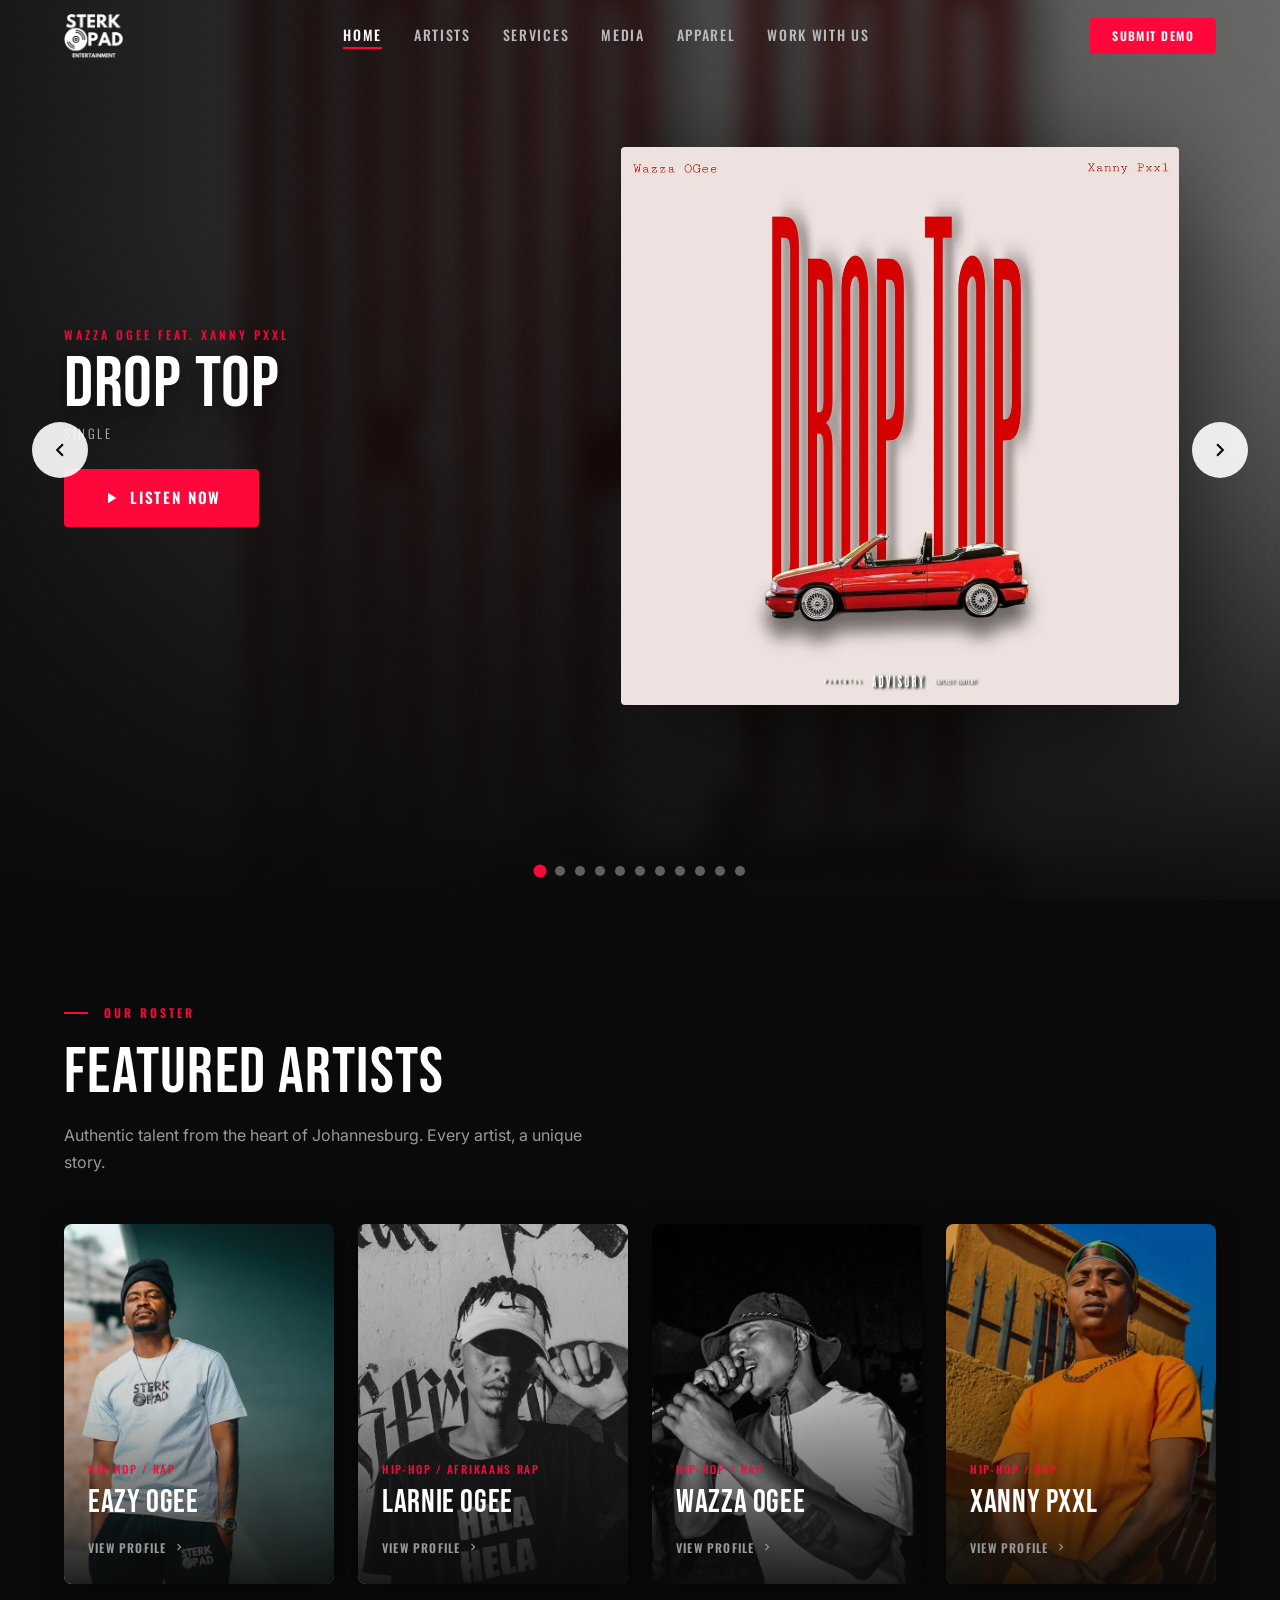
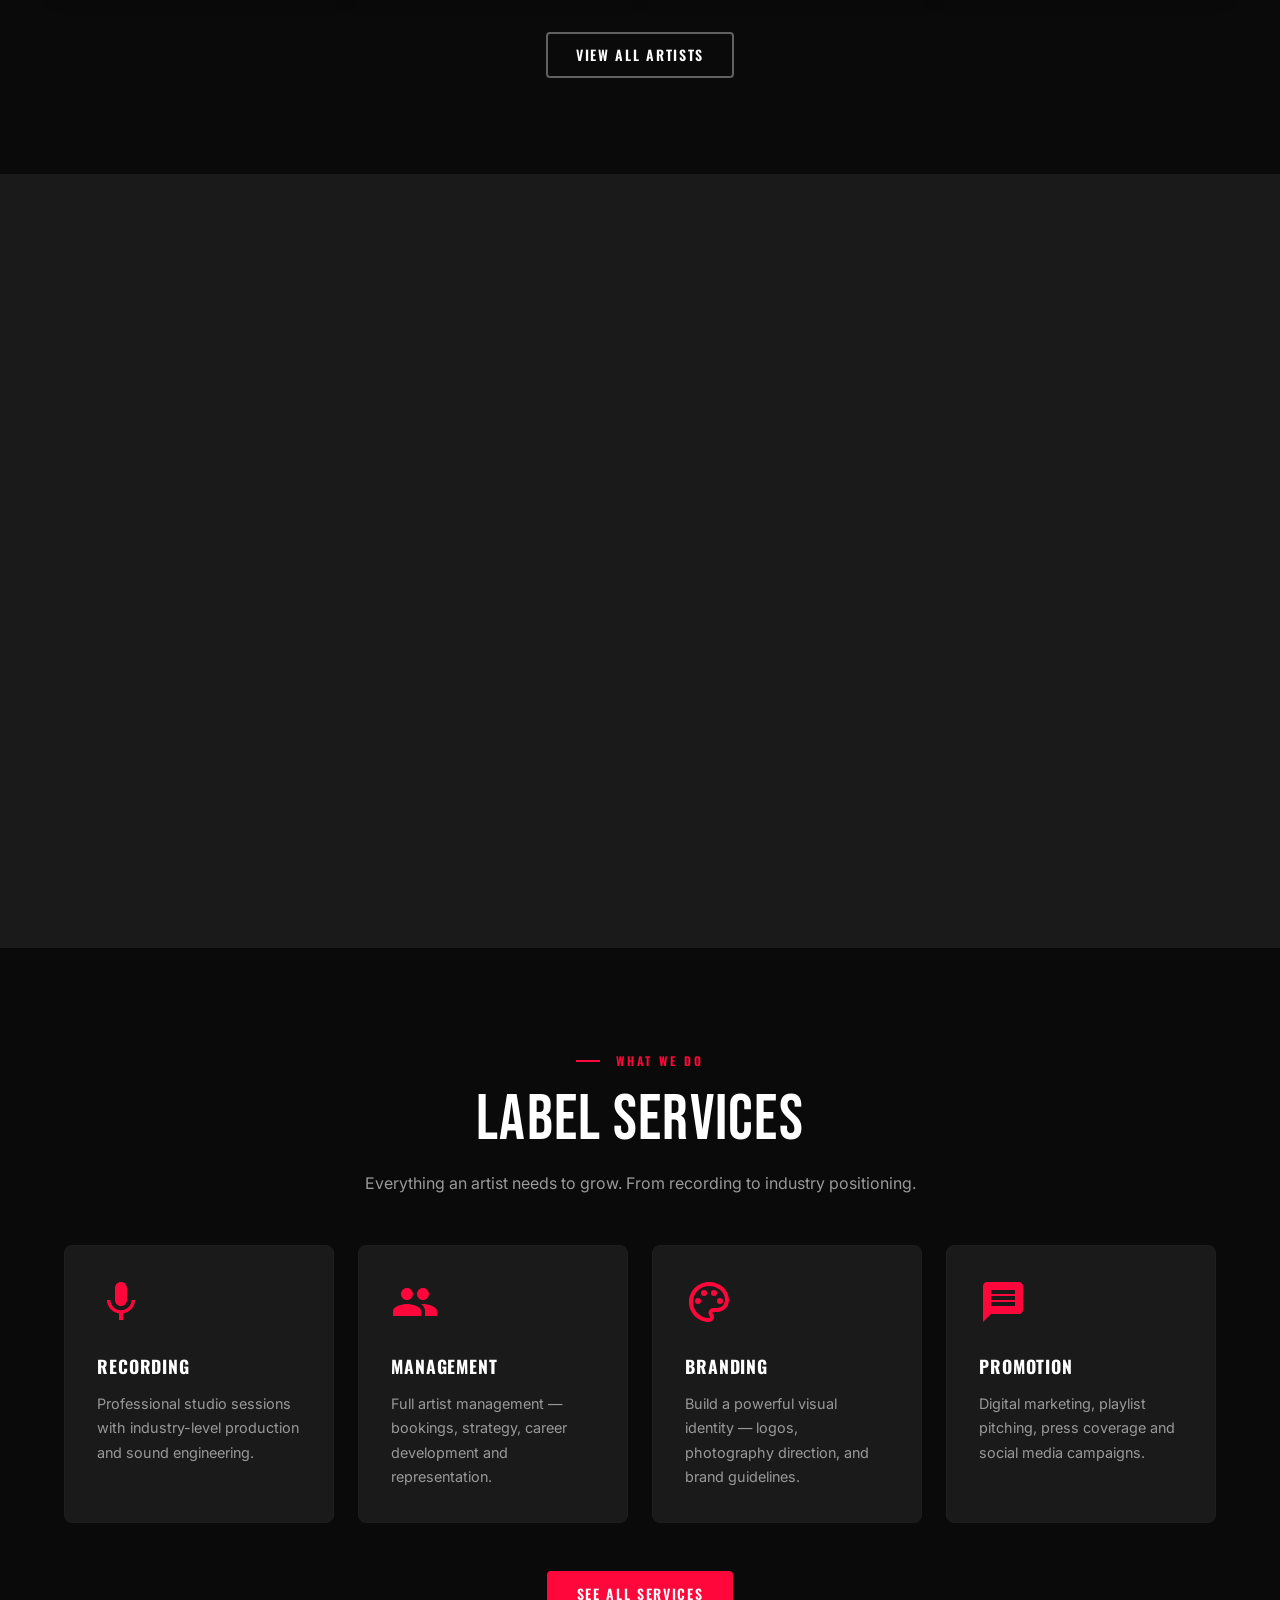
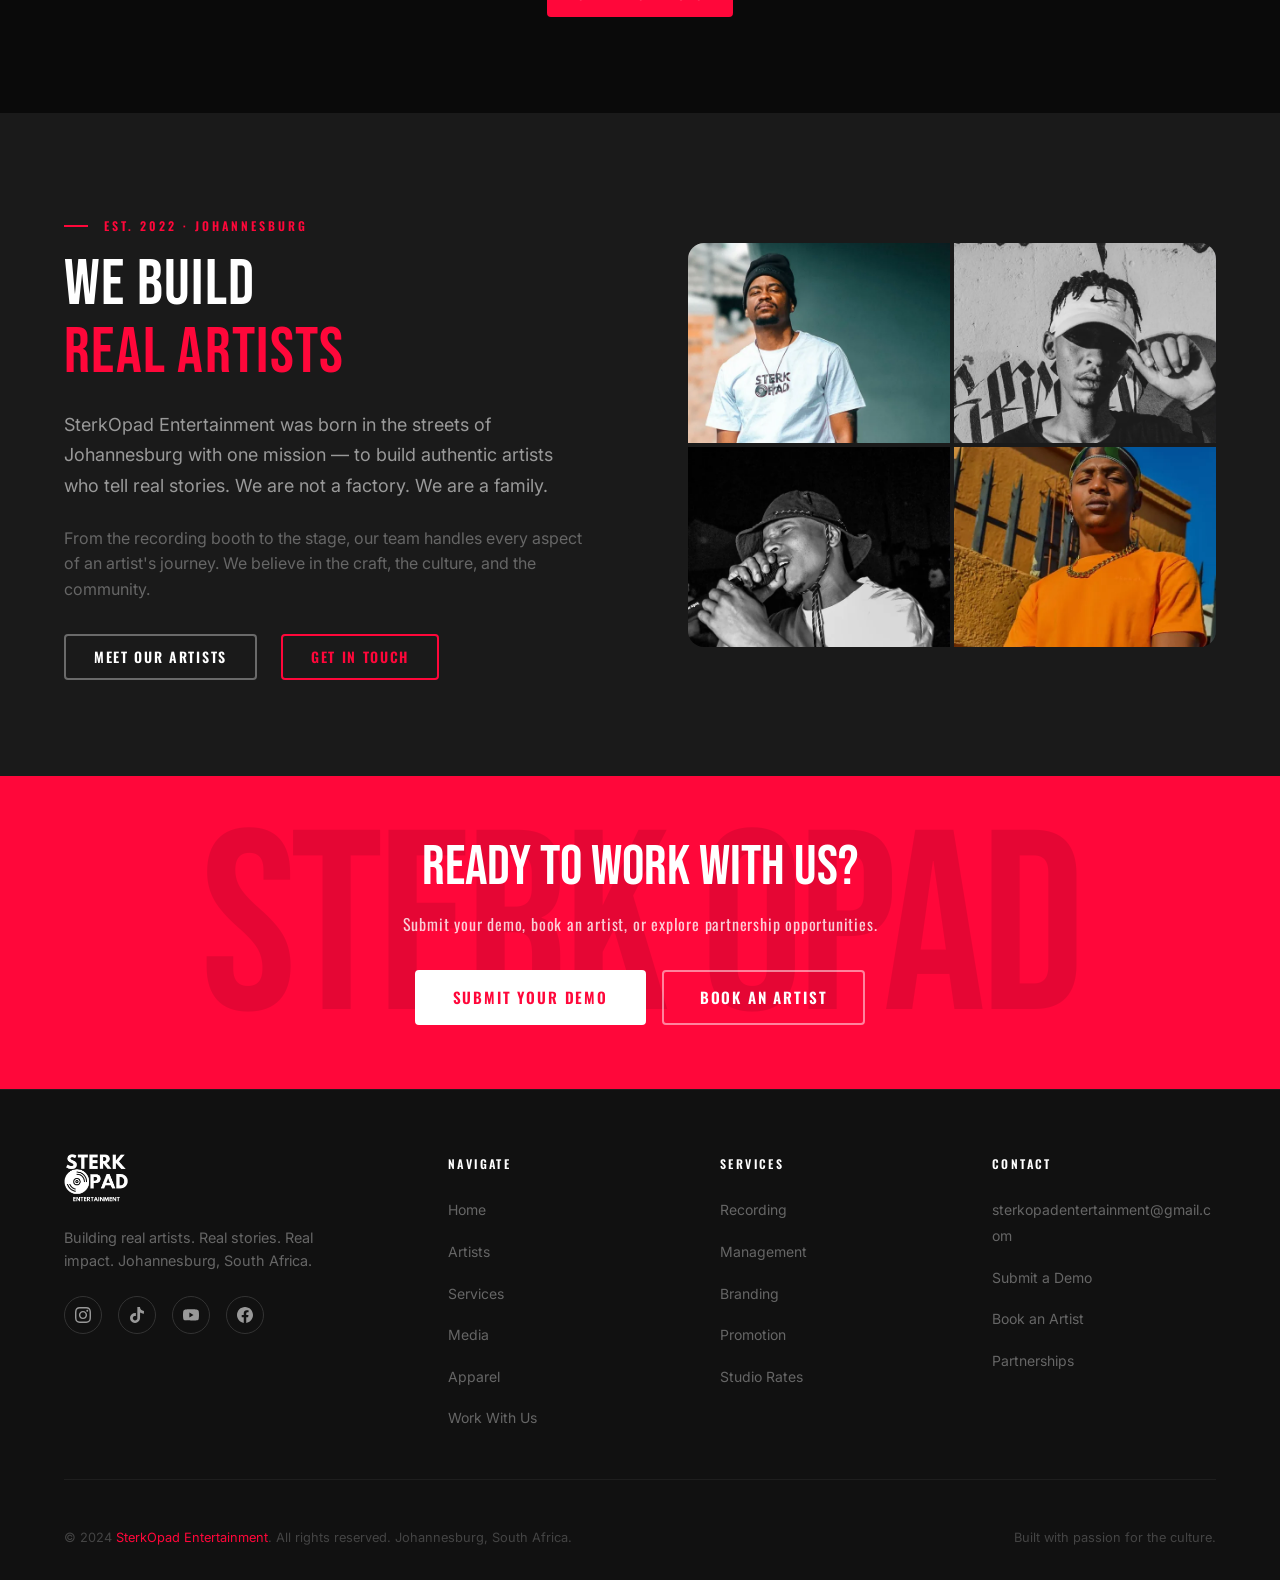
==== index.html @ c03e826a "Link the release cards to Spotify Co-Authored-By: Claude Opus 5.5 <noreply@anthropic.com>" ====
<!DOCTYPE html>
<html lang="en">
<head>
  <meta charset="UTF-8" />
  <meta name="viewport" content="width=device-width, initial-scale=1.0" />
  <title>SterkOpad Entertainment — Building Real Artists. Real Stories. Real Impact.</title>
  <meta name="description" content="SterkOpad Entertainment is a Johannesburg-based music label and artist management company developing authentic artists through recording, management, branding and promotion." />

  <!-- Canonical -->
  <link rel="canonical" href="index.html" />

  <!-- Fonts -->
  <link rel="preconnect" href="https://fonts.googleapis.com" />
  <link rel="preconnect" href="https://fonts.gstatic.com" crossorigin />
  <link href="https://fonts.googleapis.com/css2?family=Bebas+Neue&family=Oswald:wght@300;400;500;600;700&family=Inter:wght@300;400;500;600&display=swap" rel="stylesheet" />

  <!-- Styles -->
  <link rel="stylesheet" href="css/style.css?v=20261022" />

  <!-- First hero slide — fetched early so the fold paints without a flash -->
  <link rel="preload" as="image" href="images/hero/drop-top-bg.webp" />
  <link rel="preload" as="image" href="images/hero/drop-top-art.webp" />

  <!-- Favicon placeholder -->
  <link rel="icon" type="image/png" sizes="32x32" href="images/favicon-32.png" />
  <link rel="apple-touch-icon" sizes="180x180" href="images/apple-touch-icon.png" />
</head>
<body>

  <!-- =============================================
       NAVIGATION
       ============================================= -->
  <nav class="nav" role="navigation" aria-label="Main navigation">
    <div class="nav__inner">
      <a href="index.html" class="nav__logo" aria-label="SterkOpad Entertainment — Home">
        <img src="images/logo.png" alt="SterkOpad Entertainment" width="59" height="44" />
      </a>

      <ul class="nav__links" role="list">
        <li><a href="index.html">Home</a></li>
        <li><a href="artists.html">Artists</a></li>
        <li><a href="services.html">Services</a></li>
        <li><a href="media.html">Media</a></li>
        <li><a href="apparel.html">Apparel</a></li>
        <li><a href="contact.html">Work With Us</a></li>
      </ul>

      <div class="nav__cta">
        <a href="contact.html#demo" class="btn btn--primary btn--sm">Submit Demo</a>
      </div>

      <button class="nav__hamburger" aria-label="Open menu" aria-expanded="false">
        <span></span><span></span><span></span>
      </button>
    </div>
  </nav>

  <!-- Mobile nav overlay -->
  <nav class="nav__mobile" aria-label="Mobile navigation">
    <a href="index.html">Home</a>
    <a href="artists.html">Artists</a>
    <a href="services.html">Services</a>
    <a href="media.html">Media</a>
    <a href="apparel.html">Apparel</a>
    <a href="contact.html">Work With Us</a>
    <a href="contact.html#demo" class="btn btn--primary" style="margin-top:16px">Submit Demo</a>
  </nav>

  <!-- =============================================
       HERO — RELEASE CAROUSEL

       Artwork in images/hero/ is generated from the source files in
       "Hero Section background Images/" by tools/prep-hero-art.py.
       Re-run that script if the artwork ever changes.

       Each slide's Listen Now button points at that release's ditto.fm
       smart link, which routes the visitor to their own platform.
       ============================================= -->
  <section class="hero-carousel"
           aria-roledescription="carousel"
           aria-label="Latest releases">

    <div class="hero-carousel__viewport">

      <!-- Slide 1 — Drop Top -->
      <article class="hero-slide is-active" data-index="0"
               aria-roledescription="slide" aria-label="1 of 11">
        <div class="hero-slide__bg">
          <img src="images/hero/drop-top-bg.webp" alt="" aria-hidden="true"
               width="1920" height="1080" fetchpriority="high" />
        </div>
        <div class="hero-slide__inner">
          <div class="hero-slide__copy">
            <p class="hero-slide__credit">Wazza OGee feat. Xanny Pxxl</p>
            <h1 class="hero-slide__title"><span>Drop Top</span></h1>
            <p class="hero-slide__format">Single</p>
            <div class="hero-slide__cta">
              <a href="https://ditto.fm/drop-top-wazza-ogee" class="btn btn--primary btn--lg" target="_blank" rel="noopener noreferrer">
                <svg viewBox="0 0 24 24" aria-hidden="true"><path d="M8 5v14l11-7z"/></svg>
                Listen Now
              </a>
            </div>
          </div>
          <div class="hero-slide__art">
            <img class="hero-slide__art-img hero-slide__art-img--flat" src="images/hero/drop-top-art.webp"
                 alt="Drop Top by Wazza OGee feat. Xanny Pxxl — cover art"
                 width="1100" height="1100" fetchpriority="high" />
          </div>
        </div>
      </article>

      <!-- Slide 2 — Main Ou -->
      <article class="hero-slide" data-index="1" aria-hidden="true"
               aria-roledescription="slide" aria-label="2 of 11">
        <div class="hero-slide__bg">
          <img src="images/hero/main-ou-bg.webp" alt="" aria-hidden="true"
               width="1920" height="1080" loading="lazy" />
        </div>
        <div class="hero-slide__inner">
          <div class="hero-slide__copy">
            <p class="hero-slide__credit">Larnie OGee</p>
            <h2 class="hero-slide__title"><span>Main Ou</span></h2>
            <p class="hero-slide__format">Single</p>
            <div class="hero-slide__cta">
              <a href="https://ditto.fm/main-ou" class="btn btn--primary btn--lg" target="_blank" rel="noopener noreferrer">
                <svg viewBox="0 0 24 24" aria-hidden="true"><path d="M8 5v14l11-7z"/></svg>
                Listen Now
              </a>
            </div>
          </div>
          <div class="hero-slide__art">
            <img class="hero-slide__art-img hero-slide__art-img--flat" src="images/hero/main-ou-art.webp"
                 alt="Main Ou by Larnie OGee — cover art"
                 width="1100" height="1100" loading="lazy" />
          </div>
        </div>
      </article>

      <!-- Slide 3 — Cadillac -->
      <article class="hero-slide" data-index="2" aria-hidden="true"
               aria-roledescription="slide" aria-label="3 of 11">
        <div class="hero-slide__bg">
          <img src="images/hero/cadillac-bg.webp" alt="" aria-hidden="true"
               width="1672" height="941" loading="lazy" />
        </div>
        <div class="hero-slide__inner">
          <div class="hero-slide__copy">
            <p class="hero-slide__credit">Eazy OGee &times; PesoThePessimist</p>
            <h2 class="hero-slide__title"><span>Cadillac</span></h2>
            <p class="hero-slide__format">Single</p>
            <div class="hero-slide__cta">
              <a href="https://ditto.fm/cadillac-eazy-ogee" class="btn btn--primary btn--lg" target="_blank" rel="noopener noreferrer">
                <svg viewBox="0 0 24 24" aria-hidden="true"><path d="M8 5v14l11-7z"/></svg>
                Listen Now
              </a>
            </div>
          </div>
          <div class="hero-slide__art">
            <img class="hero-slide__art-img" src="images/hero/cadillac-art.webp"
                 alt="Cadillac by Eazy OGee and PesoThePessimist — vinyl release"
                 width="1099" height="868" loading="lazy" />
          </div>
        </div>
      </article>

      <!-- Slide 4 — 2001 -->
      <article class="hero-slide" data-index="3" aria-hidden="true"
               aria-roledescription="slide" aria-label="4 of 11">
        <div class="hero-slide__bg">
          <img src="images/hero/2001-bg.webp" alt="" aria-hidden="true"
               width="1672" height="941" loading="lazy" />
        </div>
        <div class="hero-slide__inner">
          <div class="hero-slide__copy">
            <p class="hero-slide__credit">Eazy OGee &times; Wazza OGee</p>
            <h2 class="hero-slide__title"><span>2001</span></h2>
            <p class="hero-slide__format">Single</p>
            <div class="hero-slide__cta">
              <a href="https://ditto.fm/2001-wazza-ogee" class="btn btn--primary btn--lg" target="_blank" rel="noopener noreferrer">
                <svg viewBox="0 0 24 24" aria-hidden="true"><path d="M8 5v14l11-7z"/></svg>
                Listen Now
              </a>
            </div>
          </div>
          <div class="hero-slide__art">
            <img class="hero-slide__art-img" src="images/hero/2001-art.webp"
                 alt="2001 by Eazy OGee and Wazza OGee — vinyl release"
                 width="1100" height="864" loading="lazy" />
          </div>
        </div>
      </article>

      <!-- Slide 5 — Secret Location -->
      <article class="hero-slide" data-index="4" aria-hidden="true"
               aria-roledescription="slide" aria-label="5 of 11">
        <div class="hero-slide__bg">
          <img src="images/hero/secret-location-bg.webp" alt="" aria-hidden="true"
               width="1672" height="941" loading="lazy" />
        </div>
        <div class="hero-slide__inner">
          <div class="hero-slide__copy">
            <p class="hero-slide__credit">PesoThePessimist, Larnie OGee &amp; Linty Lionardo</p>
            <h2 class="hero-slide__title"><span>Secret Location</span></h2>
            <p class="hero-slide__format">Single</p>
            <div class="hero-slide__cta">
              <a href="https://ditto.fm/secret_location" class="btn btn--primary btn--lg" target="_blank" rel="noopener noreferrer">
                <svg viewBox="0 0 24 24" aria-hidden="true"><path d="M8 5v14l11-7z"/></svg>
                Listen Now
              </a>
            </div>
          </div>
          <div class="hero-slide__art">
            <img class="hero-slide__art-img" src="images/hero/secret-location-art.webp"
                 alt="Secret Location by PesoThePessimist, Larnie OGee and Linty Lionardo — vinyl release"
                 width="1100" height="840" loading="lazy" />
          </div>
        </div>
      </article>

      <!-- Slide 6 — 1 Two 8 -->
      <article class="hero-slide" data-index="5" aria-hidden="true"
               aria-roledescription="slide" aria-label="6 of 11">
        <div class="hero-slide__bg">
          <img src="images/hero/1-two-8-bg.webp" alt="" aria-hidden="true"
               width="1672" height="941" loading="lazy" />
        </div>
        <div class="hero-slide__inner">
          <div class="hero-slide__copy">
            <p class="hero-slide__credit">Eazy OGee, Wazza OGee, Geez SA &amp; Larnie OGee</p>
            <h2 class="hero-slide__title"><span>1 Two 8</span></h2>
            <p class="hero-slide__format">Single</p>
            <div class="hero-slide__cta">
              <a href="https://ditto.fm/1two8" class="btn btn--primary btn--lg" target="_blank" rel="noopener noreferrer">
                <svg viewBox="0 0 24 24" aria-hidden="true"><path d="M8 5v14l11-7z"/></svg>
                Listen Now
              </a>
            </div>
          </div>
          <div class="hero-slide__art">
            <img class="hero-slide__art-img hero-slide__art-img--flat" src="images/hero/1-two-8-art.webp"
                 alt="1 Two 8 by Eazy OGee, Wazza OGee, Geez SA and Larnie OGee — cover art"
                 width="1100" height="1100" loading="lazy" />
          </div>
        </div>
      </article>

      <!-- Slide 7 — Kroon Kyk En Mooi Lyk -->
      <article class="hero-slide" data-index="6" aria-hidden="true"
               aria-roledescription="slide" aria-label="7 of 11">
        <div class="hero-slide__bg">
          <img src="images/hero/kroon-kyk-bg.webp" alt="" aria-hidden="true"
               width="1672" height="941" loading="lazy" />
        </div>
        <div class="hero-slide__inner">
          <div class="hero-slide__copy">
            <p class="hero-slide__credit">Larnie OGee</p>
            <h2 class="hero-slide__title"><span>Kroon Kyk En Mooi Lyk</span></h2>
            <p class="hero-slide__format">Album</p>
            <div class="hero-slide__cta">
              <a href="https://ditto.fm/kroon-kyk-en-mooi-lyk" class="btn btn--primary btn--lg" target="_blank" rel="noopener noreferrer">
                <svg viewBox="0 0 24 24" aria-hidden="true"><path d="M8 5v14l11-7z"/></svg>
                Listen Now
              </a>
            </div>
          </div>
          <div class="hero-slide__art">
            <img class="hero-slide__art-img" src="images/hero/kroon-kyk-art.webp"
                 alt="Kroon Kyk En Mooi Lyk by Larnie OGee — vinyl release"
                 width="871" height="586" loading="lazy" />
          </div>
        </div>
      </article>

      <!-- Slide 8 — Smokin N Drinkin -->
      <article class="hero-slide" data-index="7" aria-hidden="true"
               aria-roledescription="slide" aria-label="8 of 11">
        <div class="hero-slide__bg">
          <img src="images/hero/smokin-n-drinkin-bg.webp" alt="" aria-hidden="true"
               width="1920" height="1080" loading="lazy" />
        </div>
        <div class="hero-slide__inner">
          <div class="hero-slide__copy">
            <p class="hero-slide__credit">Eazy OGee &times; Wazza OGee</p>
            <h2 class="hero-slide__title"><span>Smokin N Drinkin</span></h2>
            <p class="hero-slide__format">Single</p>
            <div class="hero-slide__cta">
              <a href="https://ditto.fm/smokin-n-drinkin" class="btn btn--primary btn--lg" target="_blank" rel="noopener noreferrer">
                <svg viewBox="0 0 24 24" aria-hidden="true"><path d="M8 5v14l11-7z"/></svg>
                Listen Now
              </a>
            </div>
          </div>
          <div class="hero-slide__art">
            <img class="hero-slide__art-img" src="images/hero/smokin-n-drinkin-art.webp"
                 alt="Smokin N Drinkin by Eazy OGee and Wazza OGee — vinyl release"
                 width="1100" height="866" loading="lazy" />
          </div>
        </div>
      </article>

      <!-- Slide 9 — Aan Die Brand -->
      <article class="hero-slide" data-index="8" aria-hidden="true"
               aria-roledescription="slide" aria-label="9 of 11">
        <div class="hero-slide__bg">
          <img src="images/hero/aan-die-brand-bg.webp" alt="" aria-hidden="true"
               width="1920" height="1080" loading="lazy" />
        </div>
        <div class="hero-slide__inner">
          <div class="hero-slide__copy">
            <p class="hero-slide__credit">Larnie OGee feat. C-P4YNE</p>
            <h2 class="hero-slide__title"><span>Aan Die Brand</span></h2>
            <p class="hero-slide__format">Single</p>
            <div class="hero-slide__cta">
              <a href="https://ditto.fm/aan-die-brand" class="btn btn--primary btn--lg" target="_blank" rel="noopener noreferrer">
                <svg viewBox="0 0 24 24" aria-hidden="true"><path d="M8 5v14l11-7z"/></svg>
                Listen Now
              </a>
            </div>
          </div>
          <div class="hero-slide__art">
            <img class="hero-slide__art-img" src="images/hero/aan-die-brand-art.webp"
                 alt="Aan Die Brand by Larnie OGee featuring C-P4YNE — vinyl release"
                 width="1097" height="866" loading="lazy" />
          </div>
        </div>
      </article>

      <!-- Slide 10 — Dope Scale -->
      <article class="hero-slide" data-index="9" aria-hidden="true"
               aria-roledescription="slide" aria-label="10 of 11">
        <div class="hero-slide__bg">
          <img src="images/hero/dope-scale-bg.webp" alt="" aria-hidden="true"
               width="1920" height="1080" loading="lazy" />
        </div>
        <div class="hero-slide__inner">
          <div class="hero-slide__copy">
            <p class="hero-slide__credit">Eazy OGee &times; Wazza OGee feat. Mac D</p>
            <h2 class="hero-slide__title"><span>Dope Scale</span></h2>
            <p class="hero-slide__format">Single</p>
            <div class="hero-slide__cta">
              <a href="https://ditto.fm/dope-scale" class="btn btn--primary btn--lg" target="_blank" rel="noopener noreferrer">
                <svg viewBox="0 0 24 24" aria-hidden="true"><path d="M8 5v14l11-7z"/></svg>
                Listen Now
              </a>
            </div>
          </div>
          <div class="hero-slide__art">
            <img class="hero-slide__art-img" src="images/hero/dope-scale-art.webp"
                 alt="Dope Scale by Eazy OGee and Wazza OGee featuring Mac D — vinyl release"
                 width="1100" height="859" loading="lazy" />
          </div>
        </div>
      </article>

      <!-- Slide 11 — Long Road -->
      <article class="hero-slide" data-index="10" aria-hidden="true"
               aria-roledescription="slide" aria-label="11 of 11">
        <div class="hero-slide__bg">
          <img src="images/hero/long-road-bg.webp" alt="" aria-hidden="true"
               width="1920" height="1080" loading="lazy" />
        </div>
        <div class="hero-slide__inner">
          <div class="hero-slide__copy">
            <p class="hero-slide__credit">Xanny Pxxl &middot; Prod. Shawn Brooklyn</p>
            <h2 class="hero-slide__title"><span>Long Road</span></h2>
            <p class="hero-slide__format">Single</p>
            <div class="hero-slide__cta">
              <a href="https://ditto.fm/long-road-xanny-pxxl" class="btn btn--primary btn--lg" target="_blank" rel="noopener noreferrer">
                <svg viewBox="0 0 24 24" aria-hidden="true"><path d="M8 5v14l11-7z"/></svg>
                Listen Now
              </a>
            </div>
          </div>
          <div class="hero-slide__art">
            <img class="hero-slide__art-img" src="images/hero/long-road-art.webp"
                 alt="Long Road by Xanny Pxxl, produced by Shawn Brooklyn — vinyl release"
                 width="1100" height="874" loading="lazy" />
          </div>
        </div>
      </article>

    </div>

    <!-- Controls sit outside the viewport so they don't fade with the slides -->
    <button class="hero-carousel__arrow hero-carousel__arrow--prev"
            type="button" aria-label="Previous release">
      <svg viewBox="0 0 24 24" aria-hidden="true"><path d="M15.41 7.41L14 6l-6 6 6 6 1.41-1.41L10.83 12z"/></svg>
    </button>
    <button class="hero-carousel__arrow hero-carousel__arrow--next"
            type="button" aria-label="Next release">
      <svg viewBox="0 0 24 24" aria-hidden="true"><path d="M8.59 16.59L10 18l6-6-6-6-1.41 1.41L13.17 12z"/></svg>
    </button>

    <div class="hero-carousel__dots" role="tablist" aria-label="Choose a release">
      <button type="button" role="tab" aria-label="Drop Top" aria-selected="true"></button>
      <button type="button" role="tab" aria-label="Main Ou" aria-selected="false"></button>
      <button type="button" role="tab" aria-label="Cadillac" aria-selected="false"></button>
      <button type="button" role="tab" aria-label="2001" aria-selected="false"></button>
      <button type="button" role="tab" aria-label="Secret Location" aria-selected="false"></button>
      <button type="button" role="tab" aria-label="1 Two 8" aria-selected="false"></button>
      <button type="button" role="tab" aria-label="Kroon Kyk En Mooi Lyk" aria-selected="false"></button>
      <button type="button" role="tab" aria-label="Smokin N Drinkin" aria-selected="false"></button>
      <button type="button" role="tab" aria-label="Aan Die Brand" aria-selected="false"></button>
      <button type="button" role="tab" aria-label="Dope Scale" aria-selected="false"></button>
      <button type="button" role="tab" aria-label="Long Road" aria-selected="false"></button>
    </div>
  </section>

  <!-- =============================================
       FEATURED ARTISTS
       ============================================= -->
  <section class="section section--dark" id="artists" aria-label="Featured artists">
    <div class="container">
      <div class="section-header animate-in">
        <div class="section-header__eyebrow">
          <span>Our Roster</span>
        </div>
        <h2 class="section-header__title">Featured Artists</h2>
        <p class="section-header__subtitle">
          Authentic talent from the heart of Johannesburg. Every artist, a unique story.
        </p>
      </div>

      <div class="artists-grid animate-in animate-in--delay-1">

        <!-- Eazy OGee -->
        <article class="artist-card">
          <div class="artist-card__image">
            <img src="images/eazy-ogee/card.webp" alt="Eazy OGee" width="600" height="800" loading="lazy" />
          </div>
          <div class="artist-card__body">
            <span class="artist-card__tag">Hip-Hop / Rap</span>
            <h3 class="artist-card__name">Eazy OGee</h3>
            <a href="eazy-ogee.html" class="artist-card__link">
              View Profile
              <svg viewBox="0 0 24 24" aria-hidden="true"><path d="M8.59 16.59L13.17 12 8.59 7.41 10 6l6 6-6 6-1.41-1.41z"/></svg>
            </a>
          </div>
        </article>

        <!-- Larnie OGee -->
        <article class="artist-card">
          <div class="artist-card__image">
            <img src="images/larnie-ogee/card.webp" alt="Larnie OGee" width="600" height="800" loading="lazy" />
          </div>
          <div class="artist-card__body">
            <span class="artist-card__tag">Hip-Hop / Afrikaans Rap</span>
            <h3 class="artist-card__name">Larnie OGee</h3>
            <a href="larnie-ogee.html" class="artist-card__link">
              View Profile
              <svg viewBox="0 0 24 24" aria-hidden="true"><path d="M8.59 16.59L13.17 12 8.59 7.41 10 6l6 6-6 6-1.41-1.41z"/></svg>
            </a>
          </div>
        </article>

        <!-- Placeholder -->
        <article class="artist-card">
          <div class="artist-card__image">
            <img src="images/wazza-ogee/card.webp" alt="Wazza OGee" width="600" height="800" loading="lazy" />
          </div>
          <div class="artist-card__body">
            <span class="artist-card__tag">Hip-Hop / Rap</span>
            <h3 class="artist-card__name">Wazza OGee</h3>
            <a href="wazza-ogee.html" class="artist-card__link">
              View Profile
              <svg viewBox="0 0 24 24" aria-hidden="true"><path d="M8.59 16.59L13.17 12 8.59 7.41 10 6l6 6-6 6-1.41-1.41z"/></svg>
            </a>
          </div>
        </article>

        <article class="artist-card">
          <div class="artist-card__image">
            <img src="images/xanny-pxxl/card.webp" alt="Xanny Pxxl" width="600" height="800" loading="lazy" />
          </div>
          <div class="artist-card__body">
            <span class="artist-card__tag">Hip-Hop / Rap</span>
            <h3 class="artist-card__name">Xanny Pxxl</h3>
            <a href="xanny-pxxl.html" class="artist-card__link">
              View Profile
              <svg viewBox="0 0 24 24" aria-hidden="true"><path d="M8.59 16.59L13.17 12 8.59 7.41 10 6l6 6-6 6-1.41-1.41z"/></svg>
            </a>
          </div>
        </article>

      </div>

      <div class="text-center mt-5 animate-in animate-in--delay-2">
        <a href="artists.html" class="btn btn--secondary">View All Artists</a>
      </div>
    </div>
  </section>

  <!-- =============================================
       LATEST RELEASES
       ============================================= -->
  <section class="section section--mid" id="releases" aria-label="Latest releases">
    <div class="container">
      <div class="section-header animate-in">
        <div class="section-header__eyebrow">
          <span>Discography</span>
        </div>
        <h2 class="section-header__title">Latest Releases</h2>
        <p class="section-header__subtitle">Stream our latest drops on your favourite platform.</p>
      </div>

      <div class="releases-grid animate-in animate-in--delay-1">

        <article class="release-card">
          <a class="release-card__link" href="https://open.spotify.com/album/37Un8wgXhRfjiP5TN1AtzZ" target="_blank" rel="noopener noreferrer" aria-label="Listen to Drop Top on Spotify">
            <div class="release-card__cover">
              <img src="images/releases/drop-top.webp" alt="Drop Top — Wazza OGee feat. Xanny Pxxl" width="300" height="300" loading="lazy" />
              <div class="release-card__play" aria-hidden="true">
                <svg viewBox="0 0 24 24"><path d="M8 5v14l11-7z"/></svg>
              </div>
            </div>
            <div class="release-card__body">
              <p class="release-card__title">Drop Top</p>
              <p class="release-card__artist">Wazza OGee ft. Xanny Pxxl</p>
            </div>
          </a>
        </article>

        <article class="release-card">
          <a class="release-card__link" href="https://open.spotify.com/album/50AfE93s2hnOXgTqczXdL0" target="_blank" rel="noopener noreferrer" aria-label="Listen to Main Ou on Spotify">
            <div class="release-card__cover">
              <img src="images/releases/main-ou.webp" alt="Main Ou — Larnie OGee" width="300" height="300" loading="lazy" />
              <div class="release-card__play" aria-hidden="true">
                <svg viewBox="0 0 24 24"><path d="M8 5v14l11-7z"/></svg>
              </div>
            </div>
            <div class="release-card__body">
              <p class="release-card__title">Main Ou</p>
              <p class="release-card__artist">Larnie OGee</p>
            </div>
          </a>
        </article>

        <article class="release-card">
          <a class="release-card__link" href="https://open.spotify.com/album/70lxaFJsZCbnIgv0pnLBwy" target="_blank" rel="noopener noreferrer" aria-label="Listen to Where Would I Be (Mama) on Spotify">
            <div class="release-card__cover">
              <img src="images/album-where-would-i-be.jpg" alt="Where Would I Be (Mama) — Eazy OGee" width="300" height="300" loading="lazy" />
              <div class="release-card__play" aria-hidden="true">
                <svg viewBox="0 0 24 24"><path d="M8 5v14l11-7z"/></svg>
              </div>
            </div>
            <div class="release-card__body">
              <p class="release-card__title">Where Would I Be (Mama)</p>
              <p class="release-card__artist">Eazy OGee</p>
            </div>
          </a>
        </article>

        <article class="release-card">
          <a class="release-card__link" href="https://open.spotify.com/track/2tkdG2Ru1gBGjWlalIFdu3" target="_blank" rel="noopener noreferrer" aria-label="Listen to Silent Child on Spotify">
            <div class="release-card__cover">
              <img src="images/album-silent-child.jpg" alt="Silent Child — Xanny Pxxl feat. Eazy OGee" width="300" height="300" loading="lazy" />
              <div class="release-card__play" aria-hidden="true">
                <svg viewBox="0 0 24 24"><path d="M8 5v14l11-7z"/></svg>
              </div>
            </div>
            <div class="release-card__body">
              <p class="release-card__title">Silent Child</p>
              <p class="release-card__artist">Xanny Pxxl ft. Eazy OGee</p>
            </div>
          </a>
        </article>

        <article class="release-card">
          <a class="release-card__link" href="https://open.spotify.com/track/5uXUWAdyRqasrAJhWZG21a" target="_blank" rel="noopener noreferrer" aria-label="Listen to Kroon Kyk En Mooi Lyk on Spotify">
            <div class="release-card__cover">
              <img src="images/album-kroon-kyk.jpg" alt="Kroon Kyk En Mooi Lyk — Larnie OGee" width="300" height="300" loading="lazy" />
              <div class="release-card__play" aria-hidden="true">
                <svg viewBox="0 0 24 24"><path d="M8 5v14l11-7z"/></svg>
              </div>
            </div>
            <div class="release-card__body">
              <p class="release-card__title">Kroon Kyk En Mooi Lyk</p>
              <p class="release-card__artist">Larnie OGee</p>
            </div>
          </a>
        </article>

        <!-- Spotify embed placeholder — replace with actual embed -->
        <!--
        <article class="release-card" style="grid-column: span 2;">
          <iframe
            style="border-radius:12px"
            src="https://open.spotify.com/embed/track/YOUR_TRACK_ID?utm_source=generator&theme=0"
            width="100%" height="152"
            allow="autoplay; clipboard-write; encrypted-media; fullscreen; picture-in-picture"
            loading="lazy">
          </iframe>
        </article>
        -->

      </div>

      <!-- Streaming links -->
      <div class="flex flex-center gap-3 mt-5 animate-in animate-in--delay-2" style="flex-wrap:wrap;">
        <span style="font-family:var(--font-sub);font-size:0.8rem;letter-spacing:0.15em;text-transform:uppercase;color:var(--grey-500);">Listen on:</span>
        <!-- TODO: the Spotify button still needs the label's artist profile URL. -->
        <a href="#" class="btn btn--secondary btn--sm" target="_blank" rel="noopener noreferrer">
          <svg viewBox="0 0 24 24" aria-hidden="true"><path d="M12 0C5.4 0 0 5.4 0 12s5.4 12 12 12 12-5.4 12-12S18.66 0 12 0zm5.521 17.34c-.24.359-.66.48-1.021.24-2.82-1.74-6.36-2.101-10.561-1.141-.418.122-.779-.179-.899-.539-.12-.421.18-.78.54-.9 4.56-1.021 8.52-.6 11.64 1.32.42.18.479.659.301 1.02zm1.44-3.3c-.301.42-.841.6-1.262.3-3.239-1.98-8.159-2.58-11.939-1.38-.479.12-1.02-.12-1.14-.6-.12-.48.12-1.021.6-1.141C9.6 9.9 15 10.561 18.72 12.84c.361.181.54.78.241 1.2zm.12-3.36C15.24 8.4 8.82 8.16 5.16 9.301c-.6.179-1.2-.181-1.38-.721-.18-.601.18-1.2.72-1.381 4.26-1.26 11.28-1.02 15.721 1.621.539.3.719 1.02.419 1.56-.299.421-1.02.599-1.559.3z"/></svg>
          Spotify
        </a>
        <a href="https://www.youtube.com/@sterkopadentertainment" class="btn btn--secondary btn--sm" target="_blank" rel="noopener noreferrer">
          <svg viewBox="0 0 24 24" aria-hidden="true"><path d="M23.498 6.186a3.016 3.016 0 0 0-2.122-2.136C19.505 3.545 12 3.545 12 3.545s-7.505 0-9.377.505A3.017 3.017 0 0 0 .502 6.186C0 8.07 0 12 0 12s0 3.93.502 5.814a3.016 3.016 0 0 0 2.122 2.136c1.871.505 9.376.505 9.376.505s7.505 0 9.377-.505a3.015 3.015 0 0 0 2.122-2.136C24 15.93 24 12 24 12s0-3.93-.502-5.814zM9.545 15.568V8.432L15.818 12l-6.273 3.568z"/></svg>
          YouTube
        </a>
        <a href="https://linktr.ee/SterkOpadEntertainment" class="btn btn--secondary btn--sm" target="_blank" rel="noopener noreferrer">
          <svg viewBox="0 0 24 24" aria-hidden="true"><path d="M12 0C5.372 0 0 5.372 0 12s5.372 12 12 12 12-5.372 12-12S18.628 0 12 0zm4.5 8.5h-2c-.552 0-1 .448-1 1v2h3l-.5 3h-2.5v7.5h-3V14.5H9V11.5h1.5v-2c0-1.933 1.567-3.5 3.5-3.5h2v2.5z"/></svg>
          Facebook
        </a>
      </div>
    </div>
  </section>

  <!-- =============================================
       SERVICES PREVIEW
       ============================================= -->
  <section class="section section--dark" id="services" aria-label="Services preview">
    <div class="container">
      <div class="section-header section-header--center animate-in">
        <div class="section-header__eyebrow">
          <span>What We Do</span>
        </div>
        <h2 class="section-header__title">Label Services</h2>
        <p class="section-header__subtitle">
          Everything an artist needs to grow. From recording to industry positioning.
        </p>
      </div>

      <div class="grid-4 animate-in animate-in--delay-1">

        <article class="service-card">
          <!-- Recording icon -->
          <svg class="service-card__icon" viewBox="0 0 24 24" aria-hidden="true">
            <path d="M12 14c1.66 0 2.99-1.34 2.99-3L15 5c0-1.66-1.34-3-3-3S9 3.34 9 5v6c0 1.66 1.34 3 3 3zm5.3-3c0 3-2.54 5.1-5.3 5.1S6.7 14 6.7 11H5c0 3.41 2.72 6.23 6 6.72V21h2v-3.28c3.28-.48 6-3.3 6-6.72h-1.7z"/>
          </svg>
          <h4 class="service-card__title">Recording</h4>
          <p class="service-card__desc">Professional studio sessions with industry-level production and sound engineering.</p>
        </article>

        <article class="service-card">
          <!-- Management icon -->
          <svg class="service-card__icon" viewBox="0 0 24 24" aria-hidden="true">
            <path d="M16 11c1.66 0 2.99-1.34 2.99-3S17.66 5 16 5c-1.66 0-3 1.34-3 3s1.34 3 3 3zm-8 0c1.66 0 2.99-1.34 2.99-3S9.66 5 8 5C6.34 5 5 6.34 5 8s1.34 3 3 3zm0 2c-2.33 0-7 1.17-7 3.5V19h14v-2.5c0-2.33-4.67-3.5-7-3.5zm8 0c-.29 0-.62.02-.97.05 1.16.84 1.97 1.97 1.97 3.45V19h6v-2.5c0-2.33-4.67-3.5-7-3.5z"/>
          </svg>
          <h4 class="service-card__title">Management</h4>
          <p class="service-card__desc">Full artist management — bookings, strategy, career development and representation.</p>
        </article>

        <article class="service-card">
          <!-- Branding icon -->
          <svg class="service-card__icon" viewBox="0 0 24 24" aria-hidden="true">
            <path d="M12 22C6.49 22 2 17.51 2 12S6.49 2 12 2s10 4.04 10 9c0 3.31-2.69 6-6 6h-1.77c-.28 0-.5.22-.5.5 0 .12.05.23.13.33.41.47.64 1.06.64 1.67A2.5 2.5 0 0 1 12 22zm0-18c-4.41 0-8 3.59-8 8s3.59 8 8 8c.28 0 .5-.22.5-.5a.54.54 0 0 0-.14-.33c-.41-.47-.63-1.05-.63-1.67a2.5 2.5 0 0 1 2.5-2.5H16c2.21 0 4-1.79 4-4 0-3.86-3.59-7-8-7z"/>
            <circle cx="6.5" cy="11.5" r="1.5"/><circle cx="9.5" cy="7.5" r="1.5"/><circle cx="14.5" cy="7.5" r="1.5"/><circle cx="17.5" cy="11.5" r="1.5"/>
          </svg>
          <h4 class="service-card__title">Branding</h4>
          <p class="service-card__desc">Build a powerful visual identity — logos, photography direction, and brand guidelines.</p>
        </article>

        <article class="service-card">
          <!-- Promotion icon -->
          <svg class="service-card__icon" viewBox="0 0 24 24" aria-hidden="true">
            <path d="M20 2H4c-1.1 0-1.99.9-1.99 2L2 22l4-4h14c1.1 0 2-.9 2-2V4c0-1.1-.9-2-2-2zm-2 12H6v-2h12v2zm0-3H6V9h12v2zm0-3H6V6h12v2z"/>
          </svg>
          <h4 class="service-card__title">Promotion</h4>
          <p class="service-card__desc">Digital marketing, playlist pitching, press coverage and social media campaigns.</p>
        </article>

      </div>

      <div class="text-center mt-5 animate-in animate-in--delay-2">
        <a href="services.html" class="btn btn--primary">See All Services</a>
      </div>
    </div>
  </section>

  <!-- =============================================
       ABOUT STRIP
       ============================================= -->
  <section class="section section--mid" aria-label="About SterkOpad">
    <div class="container">
      <div class="grid-2" style="gap:var(--space-7);align-items:center;">
        <div class="animate-in">
          <div class="section-header__eyebrow" style="margin-bottom:var(--space-2);">
            <span>Est. 2022 · Johannesburg</span>
          </div>
          <h2 style="color:var(--white);margin-bottom:var(--space-3);">We Build<br><span style="color:var(--red);">Real Artists</span></h2>
          <p class="body-large" style="color:var(--grey-400);margin-bottom:var(--space-3);">
            SterkOpad Entertainment was born in the streets of Johannesburg with one mission — to build authentic artists who tell real stories. We are not a factory. We are a family.
          </p>
          <p style="color:var(--grey-500);margin-bottom:var(--space-4);">
            From the recording booth to the stage, our team handles every aspect of an artist's journey. We believe in the craft, the culture, and the community.
          </p>
          <div class="flex gap-3" style="flex-wrap:wrap;">
            <a href="artists.html" class="btn btn--secondary">Meet Our Artists</a>
            <a href="contact.html" class="btn btn--outline-red">Get In Touch</a>
          </div>
        </div>
        <div class="animate-in animate-in--delay-2">
          <!-- One shot of each artist on the roster. The tile is landscape on
               desktop (~262x200) but portrait on a phone (~173x200), and these
               are 3:4 sources, so a centred crop takes the top off every head —
               object-position keeps the faces in frame at both ends. -->
          <div style="display:grid;grid-template-columns:1fr 1fr;gap:4px;border-radius:var(--radius-lg);overflow:hidden;">
            <img src="images/eazy-ogee/card.webp" alt="Eazy OGee" width="600" height="800" loading="lazy" style="width:100%;height:200px;object-fit:cover;object-position:center 15%;" />
            <img src="images/larnie-ogee/card.webp" alt="Larnie OGee" width="600" height="800" loading="lazy" style="width:100%;height:200px;object-fit:cover;object-position:center 15%;" />
            <img src="images/wazza-ogee/card.webp" alt="Wazza OGee" width="600" height="800" loading="lazy" style="width:100%;height:200px;object-fit:cover;object-position:center 15%;" />
            <img src="images/xanny-pxxl/card.webp" alt="Xanny Pxxl" width="600" height="800" loading="lazy" style="width:100%;height:200px;object-fit:cover;object-position:center 15%;" />
          </div>
        </div>
      </div>
    </div>
  </section>

  <!-- =============================================
       CTA STRIP
       ============================================= -->
  <section class="cta-strip" aria-label="Call to action">
    <div class="container">
      <p class="cta-strip__title animate-in">Ready to Work With Us?</p>
      <p class="cta-strip__subtitle animate-in animate-in--delay-1">Submit your demo, book an artist, or explore partnership opportunities.</p>
      <div class="cta-strip__actions animate-in animate-in--delay-2">
        <a href="contact.html#demo" class="btn btn--primary btn--lg">Submit Your Demo</a>
        <a href="contact.html#booking" class="btn btn--secondary btn--lg">Book an Artist</a>
      </div>
    </div>
  </section>

  <!-- =============================================
       FOOTER
       ============================================= -->
  <footer class="footer" role="contentinfo">
    <div class="container">
      <div class="footer__top">
        <div class="footer__brand">
          <img src="images/logo.png" alt="SterkOpad Entertainment" width="64" height="48" />
          <p class="footer__tagline">Building real artists. Real stories. Real impact. Johannesburg, South Africa.</p>
          <div class="footer__social">
            <a href="https://linktr.ee/SterkOpadEntertainment" aria-label="Instagram" target="_blank" rel="noopener noreferrer">
              <svg viewBox="0 0 24 24"><path d="M12 2.163c3.204 0 3.584.012 4.85.07 3.252.148 4.771 1.691 4.919 4.919.058 1.265.069 1.645.069 4.849 0 3.205-.012 3.584-.069 4.849-.149 3.225-1.664 4.771-4.919 4.919-1.266.058-1.644.07-4.85.07-3.204 0-3.584-.012-4.849-.07-3.26-.149-4.771-1.699-4.919-4.92-.058-1.265-.07-1.644-.07-4.849 0-3.204.013-3.583.07-4.849.149-3.227 1.664-4.771 4.919-4.919 1.266-.057 1.645-.069 4.849-.069zm0-2.163c-3.259 0-3.667.014-4.947.072-4.358.2-6.78 2.618-6.98 6.98-.059 1.281-.073 1.689-.073 4.948 0 3.259.014 3.668.072 4.948.2 4.358 2.618 6.78 6.98 6.98 1.281.058 1.689.072 4.948.072 3.259 0 3.668-.014 4.948-.072 4.354-.2 6.782-2.618 6.979-6.98.059-1.28.073-1.689.073-4.948 0-3.259-.014-3.667-.072-4.947-.196-4.354-2.617-6.78-6.979-6.98-1.281-.059-1.69-.073-4.949-.073zm0 5.838c-3.403 0-6.162 2.759-6.162 6.162s2.759 6.163 6.162 6.163 6.162-2.759 6.162-6.163c0-3.403-2.759-6.162-6.162-6.162zm0 10.162c-2.209 0-4-1.79-4-4 0-2.209 1.791-4 4-4s4 1.791 4 4c0 2.21-1.791 4-4 4zm6.406-11.845c-.796 0-1.441.645-1.441 1.44s.645 1.44 1.441 1.44c.795 0 1.439-.645 1.439-1.44s-.644-1.44-1.439-1.44z"/></svg>
            </a>
            <a href="https://linktr.ee/SterkOpadEntertainment" aria-label="TikTok" target="_blank" rel="noopener noreferrer">
              <svg viewBox="0 0 24 24"><path d="M12.525.02c1.31-.02 2.61-.01 3.91-.02.08 1.53.63 3.09 1.75 4.17 1.12 1.11 2.7 1.62 4.24 1.79v4.03c-1.44-.05-2.89-.35-4.2-.97-.57-.26-1.1-.59-1.62-.93-.01 2.92.01 5.84-.02 8.75-.08 1.4-.54 2.79-1.35 3.94-1.31 1.92-3.58 3.17-5.91 3.21-1.43.08-2.86-.31-4.08-1.03-2.02-1.19-3.44-3.37-3.65-5.71-.02-.5-.03-1-.01-1.49.18-1.9 1.12-3.72 2.58-4.96 1.66-1.44 3.98-2.13 6.15-1.72.02 1.48-.04 2.96-.04 4.44-.99-.32-2.15-.23-3.02.37-.63.41-1.11 1.04-1.36 1.75-.21.51-.15 1.07-.14 1.61.24 1.64 1.82 3.02 3.5 2.87 1.12-.01 2.19-.66 2.77-1.61.19-.33.4-.67.41-1.06.1-1.79.06-3.57.07-5.36.01-4.03-.01-8.05.02-12.07z"/></svg>
            </a>
            <a href="https://www.youtube.com/@sterkopadentertainment" aria-label="YouTube" target="_blank" rel="noopener noreferrer">
              <svg viewBox="0 0 24 24"><path d="M23.498 6.186a3.016 3.016 0 0 0-2.122-2.136C19.505 3.545 12 3.545 12 3.545s-7.505 0-9.377.505A3.017 3.017 0 0 0 .502 6.186C0 8.07 0 12 0 12s0 3.93.502 5.814a3.016 3.016 0 0 0 2.122 2.136c1.871.505 9.376.505 9.376.505s7.505 0 9.377-.505a3.015 3.015 0 0 0 2.122-2.136C24 15.93 24 12 24 12s0-3.93-.502-5.814zM9.545 15.568V8.432L15.818 12l-6.273 3.568z"/></svg>
            </a>
            <a href="https://linktr.ee/SterkOpadEntertainment" aria-label="Facebook" target="_blank" rel="noopener noreferrer">
              <svg viewBox="0 0 24 24"><path d="M24 12.073c0-6.627-5.373-12-12-12s-12 5.373-12 12c0 5.99 4.388 10.954 10.125 11.854v-8.385H7.078v-3.47h3.047V9.43c0-3.007 1.792-4.669 4.533-4.669 1.312 0 2.686.235 2.686.235v2.953H15.83c-1.491 0-1.956.925-1.956 1.874v2.25h3.328l-.532 3.47h-2.796v8.385C19.612 23.027 24 18.062 24 12.073z"/></svg>
            </a>
          </div>
        </div>

        <div>
          <p class="footer__col-title">Navigate</p>
          <ul class="footer__links">
            <li><a href="index.html">Home</a></li>
            <li><a href="artists.html">Artists</a></li>
            <li><a href="services.html">Services</a></li>
            <li><a href="media.html">Media</a></li>
            <li><a href="apparel.html">Apparel</a></li>
            <li><a href="contact.html">Work With Us</a></li>
          </ul>
        </div>

        <div>
          <p class="footer__col-title">Services</p>
          <ul class="footer__links">
            <li><a href="services.html#recording">Recording</a></li>
            <li><a href="services.html#management">Management</a></li>
            <li><a href="services.html#branding">Branding</a></li>
            <li><a href="services.html#promotion">Promotion</a></li>
            <li><a href="services.html#rates">Studio Rates</a></li>
          </ul>
        </div>

        <div>
          <p class="footer__col-title">Contact</p>
          <ul class="footer__links">
            <!-- Replace with actual contact details -->
            <li><a href="mailto:sterkopadentertainment@gmail.com">sterkopadentertainment@gmail.com</a></li>
            <li><a href="contact.html#demo">Submit a Demo</a></li>
            <li><a href="contact.html#booking">Book an Artist</a></li>
            <li><a href="contact.html#partnerships">Partnerships</a></li>
          </ul>
        </div>
      </div>

      <div class="footer__bottom">
        <p class="footer__copy">&copy; 2024 <span>SterkOpad Entertainment</span>. All rights reserved. Johannesburg, South Africa.</p>
        <p class="footer__copy">Built with passion for the culture.</p>
      </div>
    </div>
  </footer>


  <!-- Scripts -->
  <script src="js/main.js?v=20261017"></script>
</body>
</html>
---- css/style.css ----
/* ============================================================
   STERK OPAD ENTERTAINMENT — DESIGN SYSTEM
   ============================================================
   Sections:
   1.  CSS Custom Properties (Design Tokens)
   2.  Reset & Base
   3.  Typography
   4.  Layout Utilities
   5.  Navigation
   6.  Hero
   7.  Buttons
   8.  Artist Cards
   9.  Release Cards
   10. Service Cards
   11. Section Headers
   12. CTA Strip
   13. Forms
   14. Gallery & Lightbox
   15. Footer
   16. Merch Store (apparel.html)
   17. Scroll Animations
   18. Page-Specific: Artists
   19. Page-Specific: Artist Profile
   20. Page-Specific: Services
   21. Page-Specific: Contact
   22. Page-Specific: Media
   23. Responsive
   ============================================================ */

/* ============================================================
   1. CSS CUSTOM PROPERTIES
   ============================================================ */
:root {
  /* Brand Colours */
  --black:      #0A0A0A;
  --charcoal:   #1A1A1A;
  --charcoal-2: #222222;
  --red:        #FF073A;
  --red-dark:   #CC0030;
  --white:      #FFFFFF;

  /* Greys */
  --grey-900: #111111;
  --grey-800: #1E1E1E;
  --grey-700: #333333;
  --grey-600: #444444;
  --grey-500: #666666;
  --grey-400: #999999;
  --grey-300: #BBBBBB;

  /* Product photo tile on apparel.html. The garments are black and shot on a
     pale studio sweep, so the shop is the one place this site needs a light
     surface. tools/prep-merch.py flattens every backdrop to this exact value
     so the photo and its tile read as one surface — keep the two in step. */
  --plate:    #EDEDEB;

  /* WhatsApp brand green. Used by .btn--whatsapp and the merch card CTA. */
  --wa-green:      #25D366;
  --wa-green-dark: #1EA855;

  /* Typography */
  --font-heading:  'Bebas Neue', sans-serif;
  --font-sub:      'Oswald', sans-serif;
  --font-body:     'Inter', sans-serif;

  /* Spacing (8px base) */
  --space-1:  8px;
  --space-2:  16px;
  --space-3:  24px;
  --space-4:  32px;
  --space-5:  48px;
  --space-6:  64px;
  --space-7:  96px;
  --space-8:  128px;

  /* Border Radius */
  --radius-sm: 4px;
  --radius-md: 8px;
  --radius-lg: 16px;

  /* Transitions */
  --transition: 0.3s cubic-bezier(0.4, 0, 0.2, 1);
  --transition-slow: 0.6s cubic-bezier(0.4, 0, 0.2, 1);

  /* Shadows */
  --shadow-card: 0 4px 24px rgba(0,0,0,0.5);
  --shadow-red:  0 0 24px rgba(255,7,58,0.3);

  /* Nav */
  --nav-height: 72px;

  /* Container */
  --container-max: 1280px;
  --container-pad: clamp(20px, 5vw, 80px);
}

/* ============================================================
   2. RESET & BASE
   ============================================================ */
*, *::before, *::after {
  box-sizing: border-box;
  margin: 0;
  padding: 0;
}

html {
  scroll-behavior: smooth;
  font-size: 16px;
  -webkit-text-size-adjust: 100%;
}

body {
  background-color: var(--black);
  color: var(--white);
  font-family: var(--font-body);
  font-size: 1rem;
  line-height: 1.6;
  overflow-x: hidden;
}

img {
  display: block;
  max-width: 100%;
  height: auto;
}

a {
  color: inherit;
  text-decoration: none;
}

ul, ol {
  list-style: none;
}

button {
  cursor: pointer;
  border: none;
  background: none;
  font-family: inherit;
}

input, textarea, select {
  font-family: inherit;
}

iframe {
  border: none;
}

/* ============================================================
   3. TYPOGRAPHY
   ============================================================ */
h1, h2, h3, h4, h5, h6 {
  font-family: var(--font-heading);
  font-weight: 400;
  line-height: 1.05;
  letter-spacing: 0.02em;
  text-transform: uppercase;
}

h1 { font-size: clamp(3rem, 10vw, 8rem); }
h2 { font-size: clamp(2rem, 5vw, 4rem); }
h3 { font-size: clamp(1.5rem, 3vw, 2.4rem); }
h4 { font-size: clamp(1.2rem, 2vw, 1.8rem); font-family: var(--font-sub); font-weight: 600; letter-spacing: 0.05em; }
h5 { font-size: 1.1rem; font-family: var(--font-sub); font-weight: 500; }

.overline {
  font-family: var(--font-sub);
  font-size: 0.75rem;
  font-weight: 500;
  letter-spacing: 0.2em;
  text-transform: uppercase;
  color: var(--red);
}

.body-large { font-size: 1.125rem; line-height: 1.7; }
.body-small { font-size: 0.875rem; color: var(--grey-400); }

/* ============================================================
   4. LAYOUT UTILITIES
   ============================================================ */
.container {
  width: 100%;
  max-width: var(--container-max);
  margin-inline: auto;
  padding-inline: var(--container-pad);
}

.section {
  padding-block: var(--space-7);
}

.section--dark  { background-color: var(--black); }
.section--mid   { background-color: var(--charcoal); }
.section--deep  { background-color: var(--grey-900); }

.grid-2 { display: grid; grid-template-columns: repeat(2, 1fr); gap: var(--space-3); }
.grid-3 { display: grid; grid-template-columns: repeat(3, 1fr); gap: var(--space-3); }
.grid-4 { display: grid; grid-template-columns: repeat(4, 1fr); gap: var(--space-3); }

.flex        { display: flex; }
.flex-center { display: flex; align-items: center; justify-content: center; }
.flex-between{ display: flex; align-items: center; justify-content: space-between; }
.flex-col    { display: flex; flex-direction: column; }
.gap-1 { gap: var(--space-1); }
.gap-2 { gap: var(--space-2); }
.gap-3 { gap: var(--space-3); }
.gap-4 { gap: var(--space-4); }

.text-center { text-align: center; }
.text-right  { text-align: right; }

.mt-1 { margin-top: var(--space-1); }
.mt-2 { margin-top: var(--space-2); }
.mt-3 { margin-top: var(--space-3); }
.mt-4 { margin-top: var(--space-4); }
.mt-5 { margin-top: var(--space-5); }

/* ============================================================
   5. NAVIGATION
   ============================================================ */
.nav {
  position: fixed;
  top: 0;
  left: 0;
  right: 0;
  z-index: 1000;
  height: var(--nav-height);
  display: flex;
  align-items: center;
  transition: background var(--transition), box-shadow var(--transition);
  padding-inline: var(--container-pad);
}

.nav.scrolled {
  background-color: rgba(10,10,10,0.97);
  box-shadow: 0 1px 0 rgba(255,255,255,0.06);
  backdrop-filter: blur(12px);
  -webkit-backdrop-filter: blur(12px);
}

.nav__inner {
  width: 100%;
  max-width: var(--container-max);
  margin-inline: auto;
  display: flex;
  align-items: center;
  justify-content: space-between;
  gap: var(--space-4);
}

.nav__logo {
  flex-shrink: 0;
  display: flex;
  align-items: center;
}

.nav__logo img {
  height: 44px;
  width: auto;
}

.nav__links {
  display: flex;
  align-items: center;
  gap: var(--space-4);
}

.nav__links a {
  font-family: var(--font-sub);
  font-size: 0.875rem;
  font-weight: 500;
  letter-spacing: 0.12em;
  text-transform: uppercase;
  color: var(--grey-300);
  transition: color var(--transition);
  position: relative;
  padding-bottom: 2px;
}

.nav__links a::after {
  content: '';
  position: absolute;
  bottom: -2px;
  left: 0;
  width: 0;
  height: 2px;
  background: var(--red);
  transition: width var(--transition);
}

.nav__links a:hover,
.nav__links a.active {
  color: var(--white);
}

.nav__links a:hover::after,
.nav__links a.active::after {
  width: 100%;
}

.nav__cta {
  flex-shrink: 0;
}

/* Hamburger */
.nav__hamburger {
  display: none;
  flex-direction: column;
  gap: 5px;
  padding: 8px;
  cursor: pointer;
  background: none;
  border: none;
  z-index: 1100;
}

.nav__hamburger span {
  display: block;
  width: 24px;
  height: 2px;
  background: var(--white);
  transition: transform var(--transition), opacity var(--transition);
  transform-origin: center;
}

.nav__hamburger.open span:nth-child(1) { transform: translateY(7px) rotate(45deg); }
.nav__hamburger.open span:nth-child(2) { opacity: 0; transform: scaleX(0); }
.nav__hamburger.open span:nth-child(3) { transform: translateY(-7px) rotate(-45deg); }

/* Mobile nav overlay */
.nav__mobile {
  display: none;
  position: fixed;
  inset: 0;
  background: rgba(10,10,10,0.98);
  z-index: 999;
  flex-direction: column;
  align-items: center;
  justify-content: center;
  gap: var(--space-4);
  opacity: 0;
  pointer-events: none;
  transition: opacity var(--transition);
}

.nav__mobile.open {
  opacity: 1;
  pointer-events: all;
}

.nav__mobile a {
  font-family: var(--font-heading);
  font-size: clamp(2rem, 8vw, 3.5rem);
  color: var(--white);
  letter-spacing: 0.05em;
  text-transform: uppercase;
  transition: color var(--transition);
}

.nav__mobile a:hover { color: var(--red); }

/* ============================================================
   6. HERO
   ============================================================ */
.hero {
  position: relative;
  min-height: 100svh;
  display: flex;
  align-items: center;
  overflow: hidden;
  padding-top: var(--nav-height);
}

.hero--short {
  min-height: 40vh;
  padding-block: var(--space-7) var(--space-5);
  background: var(--charcoal);
}

.hero--short .hero__content {
  position: relative;
  z-index: 2;
}

.hero__bg {
  position: absolute;
  inset: 0;
  z-index: 0;
}

.hero__bg img {
  width: 100%;
  height: 100%;
  object-fit: cover;
  object-position: center top;
}

/* Layered gradient overlay for readability */
.hero__bg::after {
  content: '';
  position: absolute;
  inset: 0;
  background:
    linear-gradient(to bottom, rgba(10,10,10,0.3) 0%, transparent 30%),
    linear-gradient(to top, rgba(10,10,10,1) 0%, rgba(10,10,10,0.6) 40%, transparent 80%),
    linear-gradient(to right, rgba(10,10,10,0.7) 0%, transparent 60%);
}

.hero__content {
  position: relative;
  z-index: 2;
  width: 100%;
  max-width: var(--container-max);
  margin-inline: auto;
  padding-inline: var(--container-pad);
  padding-bottom: var(--space-6);
}

.hero__eyebrow {
  display: flex;
  align-items: center;
  gap: var(--space-2);
  margin-bottom: var(--space-2);
}

.hero__eyebrow span {
  font-family: var(--font-sub);
  font-size: 0.75rem;
  font-weight: 500;
  letter-spacing: 0.25em;
  text-transform: uppercase;
  color: var(--red);
}

.hero__eyebrow::before {
  content: '';
  display: block;
  width: 32px;
  height: 2px;
  background: var(--red);
}

.hero__title {
  color: var(--white);
  max-width: 900px;
  line-height: 0.95;
  margin-bottom: var(--space-3);
}

.hero__title span {
  color: var(--red);
}

.hero__subtitle {
  font-family: var(--font-sub);
  font-size: clamp(0.95rem, 2vw, 1.2rem);
  font-weight: 300;
  letter-spacing: 0.05em;
  color: var(--grey-300);
  max-width: 520px;
  margin-bottom: var(--space-5);
  line-height: 1.5;
}

.hero__actions {
  display: flex;
  flex-wrap: wrap;
  gap: var(--space-2);
}

/* Hero scroll indicator */
.hero__scroll {
  position: absolute;
  bottom: var(--space-3);
  left: 50%;
  transform: translateX(-50%);
  z-index: 2;
  display: flex;
  flex-direction: column;
  align-items: center;
  gap: 6px;
  opacity: 0.5;
  animation: scrollBounce 2s ease-in-out infinite;
}

.hero__scroll span {
  font-family: var(--font-sub);
  font-size: 0.65rem;
  letter-spacing: 0.2em;
  text-transform: uppercase;
  color: var(--grey-400);
}

.hero__scroll svg {
  width: 20px;
  height: 20px;
  fill: var(--grey-400);
}

@keyframes scrollBounce {
  0%, 100% { transform: translateX(-50%) translateY(0); }
  50% { transform: translateX(-50%) translateY(8px); }
}

/* Artist hero variant */
/* The supplied storefront render spells the label "STERK PAD" — the record
   glyph that forms the O has come away from it. tools/prep-merch.py crops to
   the one region containing none of the four large signs, but the garments on
   the rack still carry the wrong logo, so the image is dropped to 0.3 and used
   as texture rather than as a photograph. This is mitigation: the render needs
   replacing, and when it is, this rule should go. */
.hero--store .hero__bg { opacity: 0.3; }

.hero--artist {
  min-height: 80vh;
  align-items: flex-end;
}

.hero--artist .hero__bg::after {
  background:
    /* Scrim under the nav. Artist photography is often bright at the top,
       which washes the nav links out — they sit on the image until scroll. */
    linear-gradient(to bottom, rgba(10,10,10,0.8) 0%, rgba(10,10,10,0.3) 16%, transparent 30%),
    linear-gradient(to top, rgba(10,10,10,1) 0%, rgba(10,10,10,0.4) 50%, rgba(10,10,10,0.1) 100%);
}

.hero--artist .hero__content {
  padding-bottom: var(--space-5);
}

/* ============================================================
   6b. HERO CAROUSEL (homepage only)
   ------------------------------------------------------------
   Self-contained block. Deliberately does NOT reuse the .hero
   classes above — those are shared by seven other pages via
   .hero--short and .hero--artist, and must not shift.
   ============================================================ */
.hero-carousel {
  position: relative;
  min-height: 100svh;
  overflow: hidden;
  background: var(--black);
  padding-top: var(--nav-height);
}

.hero-carousel__viewport {
  position: absolute;
  inset: 0;
}

/* --- Slides --------------------------------------------------- */
.hero-slide {
  position: absolute;
  inset: 0;
  opacity: 0;
  visibility: hidden;
  transition: opacity 0.8s ease, visibility 0.8s;
}

.hero-slide.is-active {
  opacity: 1;
  visibility: visible;
}

/* Blurred release art as the backdrop */
.hero-slide__bg {
  position: absolute;
  inset: 0;
  z-index: 0;
}

.hero-slide__bg img {
  width: 100%;
  height: 100%;
  object-fit: cover;
  object-position: center;
  filter: blur(14px) saturate(0.5) brightness(0.45);
  /* Overscale so the blur doesn't bleed transparent edges into the frame */
  transform: scale(1.08);
}

/* Readability wash + film grain, matching the reference's texture */
.hero-slide__bg::after {
  content: '';
  position: absolute;
  inset: 0;
  background:
    linear-gradient(to right, rgba(10,10,10,0.85) 0%, rgba(10,10,10,0.35) 55%, transparent 100%),
    linear-gradient(to top, rgba(10,10,10,0.95) 0%, rgba(10,10,10,0.3) 45%, transparent 75%),
    repeating-linear-gradient(45deg, rgba(255,255,255,0.02) 0 1px, transparent 1px 3px);
}

/* Copy left, artwork right. A grid rather than free-floating layers, so the
   title can never run underneath the sleeve at an awkward width. */
.hero-slide__inner {
  position: relative;
  z-index: 2;
  height: 100%;
  max-width: var(--container-max);
  margin-inline: auto;
  padding-inline: var(--container-pad);
  padding-bottom: var(--space-5);
  display: grid;
  grid-template-columns: minmax(0, 0.85fr) minmax(0, 1.15fr);
  align-items: center;
  gap: clamp(16px, 4vw, 56px);
}

/* The floating vinyl mockup.
   Two elements on purpose: the wrapper owns the slow entry animation, the
   image inside owns the quick hover zoom. One element can only hold one
   transform, and the two would overwrite each other. */
.hero-slide__art {
  justify-self: center;
  min-width: 0;
  transform: translateY(14px) scale(0.96);
  opacity: 0;
  filter: drop-shadow(0 30px 60px rgba(0,0,0,0.7));
  transition: transform 0.9s cubic-bezier(0.4, 0, 0.2, 1),
              opacity 0.9s ease,
              filter 0.45s ease;
}

.hero-slide.is-active .hero-slide__art {
  transform: translateY(0) scale(1);
  opacity: 1;
}

.hero-slide__art-img {
  width: auto;
  max-width: 100%;
  max-height: 62vh;
  transition: transform 0.45s cubic-bezier(0.4, 0, 0.2, 1);
}

/* Releases that arrive as a finished square cover rather than a sleeve
   mockup. The keyed mockups end in soft, irregular edges, so they read as an
   object sitting on the slide; a full-bleed square would otherwise read as a
   raw rectangle pasted over it. The radius gives it an edge of its own — kept
   small, because the artwork runs right up to the corners and a generous
   curve would start eating it. */
.hero-slide__art-img--flat {
  border-radius: var(--radius-sm);
}

/* Hover zoom — only where hovering is real, so it can't stick on touch.
   Autoplay pauses on carousel hover, so the zoom is never cut off by a
   slide change. Scoped to .is-active: the inactive slides are stacked
   underneath and must not react. */
@media (hover: hover) {
  .hero-slide.is-active .hero-slide__art:hover {
    filter: drop-shadow(0 38px 70px rgba(0,0,0,0.8));
  }

  .hero-slide.is-active .hero-slide__art:hover .hero-slide__art-img {
    transform: scale(1.06);
  }

  /* Track name — a touch gentler than the artwork. At 5.5rem a 6% jump
     throws the whole line around; 4% reads as a lift rather than a lurch.
     Hovering the span, not the heading, keeps the target on the text
     itself rather than the full width of the column. */
  .hero-slide.is-active .hero-slide__title span:hover {
    transform: scale(1.04);
  }

  /* The button keeps the design system's own -2px lift (.btn--primary:hover)
     and gains the matching scale. Specificity here has to clear the entry
     animation rule on .hero-slide__cta, which is why it sits on a wrapper. */
  .hero-slide.is-active .hero-slide__cta .btn:hover {
    transform: translateY(-2px) scale(1.04);
  }
}

/* --- Slide copy ----------------------------------------------- */
.hero-slide__copy {
  min-width: 0;
}

.hero-slide__credit {
  font-family: var(--font-sub);
  font-size: 0.75rem;
  font-weight: 500;
  letter-spacing: 0.25em;
  text-transform: uppercase;
  color: var(--red);
  margin-bottom: var(--space-1);
}

.hero-slide__title {
  font-family: var(--font-heading);
  font-size: clamp(2.6rem, 5.6vw, 5.5rem);
  line-height: 0.92;
  letter-spacing: 0.01em;
  color: var(--white);
  margin-bottom: 6px;
  text-shadow: 0 4px 30px rgba(0,0,0,0.6);
}

/* Inner span so the heading can keep the entry animation while this
   carries the hover zoom — same split as the artwork. */
.hero-slide__title span {
  display: inline-block;
  /* Grow rightward from the left edge, not outward from the centre,
     so the title never creeps toward the container edge. */
  transform-origin: left center;
  transition: transform 0.45s cubic-bezier(0.4, 0, 0.2, 1);
}

.hero-slide__format {
  font-family: var(--font-sub);
  font-size: 0.8rem;
  font-weight: 300;
  letter-spacing: 0.2em;
  text-transform: uppercase;
  color: var(--grey-300);
  margin-bottom: var(--space-3);
}

/* Copy slides up as it fades in — staggered behind the artwork */
.hero-slide__credit,
.hero-slide__title,
.hero-slide__format,
.hero-slide__cta {
  opacity: 0;
  transform: translateY(18px);
  transition: opacity 0.6s ease, transform 0.6s ease;
}

.hero-slide.is-active .hero-slide__credit,
.hero-slide.is-active .hero-slide__title,
.hero-slide.is-active .hero-slide__format,
.hero-slide.is-active .hero-slide__cta {
  opacity: 1;
  transform: translateY(0);
}

.hero-slide.is-active .hero-slide__credit { transition-delay: 0.15s; }
.hero-slide.is-active .hero-slide__title  { transition-delay: 0.22s; }
.hero-slide.is-active .hero-slide__format { transition-delay: 0.29s; }
.hero-slide.is-active .hero-slide__cta    { transition-delay: 0.36s; }

/* --- Controls ------------------------------------------------- */
.hero-carousel__arrow {
  position: absolute;
  top: 50%;
  z-index: 4;
  transform: translateY(-50%);
  display: flex;
  align-items: center;
  justify-content: center;
  width: 56px;
  height: 56px;
  border: 0;
  border-radius: 50%;
  background: rgba(255,255,255,0.9);
  cursor: pointer;
  transition: background var(--transition), transform var(--transition);
}

.hero-carousel__arrow:hover {
  background: var(--white);
  transform: translateY(-50%) scale(1.08);
}

.hero-carousel__arrow svg {
  width: 26px;
  height: 26px;
  fill: var(--black);
}

.hero-carousel__arrow--prev { left: clamp(12px, 2.5vw, 32px); }
.hero-carousel__arrow--next { right: clamp(12px, 2.5vw, 32px); }

.hero-carousel__dots {
  position: absolute;
  z-index: 4;
  left: 50%;
  bottom: var(--space-3);
  transform: translateX(-50%);
  display: flex;
  gap: 10px;
}

.hero-carousel__dots button {
  width: 10px;
  height: 10px;
  padding: 0;
  border: 0;
  border-radius: 50%;
  background: rgba(255,255,255,0.35);
  cursor: pointer;
  transition: background var(--transition), transform var(--transition);
}

.hero-carousel__dots button:hover { background: rgba(255,255,255,0.7); }

.hero-carousel__dots button[aria-selected="true"] {
  background: var(--red);
  transform: scale(1.3);
}

.hero-carousel__arrow:focus-visible,
.hero-carousel__dots button:focus-visible {
  outline: 2px solid var(--red);
  outline-offset: 3px;
}

/* Autoplay is also disabled in main.js under this preference —
   the manual controls keep working, they just don't animate. */
@media (prefers-reduced-motion: reduce) {
  .hero-slide,
  .hero-slide__art,
  .hero-slide__art-img,
  .hero-slide__credit,
  .hero-slide__title,
  .hero-slide__title span,
  .hero-slide__format,
  .hero-slide__cta {
    transition-duration: 0.01s !important;
    transition-delay: 0s !important;
  }

  .hero-slide__art,
  .hero-slide.is-active .hero-slide__art {
    transform: none;
  }

  /* Keep the hovers as colour and shadow changes only — no scaling */
  .hero-slide.is-active .hero-slide__art:hover .hero-slide__art-img,
  .hero-slide.is-active .hero-slide__title span:hover {
    transform: none;
  }

  .hero-slide.is-active .hero-slide__cta .btn:hover {
    transform: translateY(-2px);
  }
}

/* ============================================================
   7. BUTTONS
   ============================================================ */
.btn {
  display: inline-flex;
  align-items: center;
  gap: 10px;
  padding: 14px 28px;
  font-family: var(--font-sub);
  font-size: 0.875rem;
  font-weight: 600;
  letter-spacing: 0.12em;
  text-transform: uppercase;
  border-radius: var(--radius-sm);
  transition: all var(--transition);
  white-space: nowrap;
  cursor: pointer;
  border: 2px solid transparent;
  line-height: 1;
}

.btn--primary {
  background: var(--red);
  color: var(--white);
  border-color: var(--red);
}

.btn--primary:hover {
  background: var(--red-dark);
  border-color: var(--red-dark);
  transform: translateY(-2px);
  box-shadow: var(--shadow-red);
}

.btn--secondary {
  background: transparent;
  color: var(--white);
  border-color: rgba(255,255,255,0.35);
}

.btn--secondary:hover {
  border-color: var(--white);
  background: rgba(255,255,255,0.06);
  transform: translateY(-2px);
}

.btn--outline-red {
  background: transparent;
  color: var(--red);
  border-color: var(--red);
}

.btn--outline-red:hover {
  background: var(--red);
  color: var(--white);
  transform: translateY(-2px);
}

.btn--sm {
  padding: 10px 20px;
  font-size: 0.75rem;
}

.btn--lg {
  padding: 18px 36px;
  font-size: 0.95rem;
}

.btn--whatsapp {
  background: var(--wa-green);
  color: var(--white);
  border-color: var(--wa-green);
  border-radius: 50px;
  box-shadow: 0 4px 16px rgba(37,211,102,0.3);
}

.btn--whatsapp:hover {
  background: var(--wa-green-dark);
  border-color: var(--wa-green-dark);
  transform: translateY(-2px);
  box-shadow: 0 6px 24px rgba(37,211,102,0.4);
}

.btn svg {
  width: 18px;
  height: 18px;
  fill: currentColor;
  flex-shrink: 0;
}

/* ============================================================
   8. ARTIST CARDS
   ============================================================ */
.artist-card {
  position: relative;
  overflow: hidden;
  border-radius: var(--radius-md);
  background: var(--charcoal);
  cursor: pointer;
  box-shadow: var(--shadow-card);
  transition: transform var(--transition), box-shadow var(--transition);
}

.artist-card:hover {
  transform: translateY(-6px);
  box-shadow: 0 12px 40px rgba(0,0,0,0.6);
}

.artist-card__image {
  position: relative;
  aspect-ratio: 3/4;
  overflow: hidden;
}

.artist-card__image img {
  width: 100%;
  height: 100%;
  object-fit: cover;
  object-position: center top;
  transition: transform var(--transition-slow);
}

.artist-card:hover .artist-card__image img {
  transform: scale(1.06);
}

.artist-card__image::after {
  content: '';
  position: absolute;
  inset: 0;
  background: linear-gradient(to top, rgba(10,10,10,0.9) 0%, rgba(10,10,10,0.2) 50%, transparent 100%);
}

.artist-card__body {
  position: absolute;
  bottom: 0;
  left: 0;
  right: 0;
  padding: var(--space-3);
  z-index: 2;
}

.artist-card__tag {
  display: inline-block;
  font-family: var(--font-sub);
  font-size: 0.7rem;
  font-weight: 500;
  letter-spacing: 0.15em;
  text-transform: uppercase;
  color: var(--red);
  margin-bottom: var(--space-1);
}

.artist-card__name {
  font-family: var(--font-heading);
  font-size: clamp(1.5rem, 3vw, 2rem);
  line-height: 1;
  color: var(--white);
  margin-bottom: var(--space-2);
}

.artist-card__link {
  display: inline-flex;
  align-items: center;
  gap: 6px;
  font-family: var(--font-sub);
  font-size: 0.75rem;
  font-weight: 600;
  letter-spacing: 0.1em;
  text-transform: uppercase;
  color: var(--grey-400);
  transition: color var(--transition);
}

.artist-card__link:hover { color: var(--white); }

.artist-card__link svg {
  width: 14px;
  height: 14px;
  fill: currentColor;
  transition: transform var(--transition);
}

.artist-card:hover .artist-card__link svg {
  transform: translateX(4px);
}

/* Placeholder card */
.artist-card--placeholder {
  border: 2px dashed var(--grey-700);
  background: transparent;
  display: flex;
  align-items: center;
  justify-content: center;
  flex-direction: column;
  gap: var(--space-2);
  aspect-ratio: 3/4;
  cursor: default;
}

.artist-card--placeholder:hover {
  transform: none;
  box-shadow: var(--shadow-card);
}

.artist-card--placeholder .placeholder-icon {
  width: 48px;
  height: 48px;
  fill: var(--grey-600);
}

.artist-card--placeholder span {
  font-family: var(--font-sub);
  font-size: 0.85rem;
  letter-spacing: 0.1em;
  text-transform: uppercase;
  color: var(--grey-600);
}

/* ============================================================
   9. RELEASE CARDS
   ============================================================ */
.releases-grid {
  display: grid;
  grid-template-columns: repeat(auto-fill, minmax(200px, 1fr));
  gap: var(--space-3);
}

.release-card {
  background: var(--charcoal-2);
  border-radius: var(--radius-md);
  overflow: hidden;
  transition: transform var(--transition), box-shadow var(--transition);
  cursor: pointer;
}

.release-card:hover {
  transform: translateY(-4px);
  box-shadow: var(--shadow-card);
}

.release-card__link {
  display: block;
  color: inherit;
  text-decoration: none;
}

.release-card__link:focus-visible {
  outline: 2px solid var(--red);
  outline-offset: -2px;
  border-radius: var(--radius-md);
}

.release-card__cover {
  aspect-ratio: 1;
  overflow: hidden;
  position: relative;
}

.release-card__cover img {
  width: 100%;
  height: 100%;
  object-fit: cover;
  transition: transform var(--transition-slow);
}

.release-card:hover .release-card__cover img {
  transform: scale(1.05);
}

.release-card__cover::after {
  content: '';
  position: absolute;
  inset: 0;
  background: rgba(0,0,0,0);
  transition: background var(--transition);
}

.release-card:hover .release-card__cover::after {
  background: rgba(255,7,58,0.15);
}

/* Play button overlay */
.release-card__play {
  position: absolute;
  inset: 0;
  display: flex;
  align-items: center;
  justify-content: center;
  opacity: 0;
  transition: opacity var(--transition);
  z-index: 2;
}

.release-card:hover .release-card__play {
  opacity: 1;
}

.release-card__play svg {
  width: 48px;
  height: 48px;
  fill: var(--white);
  filter: drop-shadow(0 2px 8px rgba(0,0,0,0.8));
}

.release-card__body {
  padding: var(--space-2);
}

.release-card__title {
  font-family: var(--font-sub);
  font-size: 0.9rem;
  font-weight: 600;
  color: var(--white);
  margin-bottom: 4px;
  white-space: nowrap;
  overflow: hidden;
  text-overflow: ellipsis;
}

.release-card__artist {
  font-size: 0.8rem;
  color: var(--grey-400);
}

/* ============================================================
   10. SERVICE CARDS
   ============================================================ */
.service-card {
  background: var(--charcoal);
  border: 1px solid var(--grey-800);
  border-radius: var(--radius-md);
  padding: var(--space-4);
  transition: border-color var(--transition), transform var(--transition);
  position: relative;
  overflow: hidden;
}

.service-card::before {
  content: '';
  position: absolute;
  top: 0;
  left: 0;
  width: 3px;
  height: 0;
  background: var(--red);
  transition: height var(--transition-slow);
}

.service-card:hover {
  border-color: var(--grey-600);
  transform: translateY(-4px);
}

.service-card:hover::before {
  height: 100%;
}

.service-card__icon {
  width: 48px;
  height: 48px;
  fill: var(--red);
  margin-bottom: var(--space-3);
}

.service-card__title {
  font-family: var(--font-sub);
  font-size: 1.1rem;
  font-weight: 700;
  letter-spacing: 0.05em;
  text-transform: uppercase;
  color: var(--white);
  margin-bottom: var(--space-2);
}

.service-card__desc {
  font-size: 0.9rem;
  color: var(--grey-400);
  line-height: 1.7;
}

/* Full service sections (services page) */
.service-section {
  display: grid;
  grid-template-columns: 1fr 1fr;
  gap: var(--space-6);
  align-items: center;
  padding-block: var(--space-6);
  border-bottom: 1px solid var(--grey-800);
}

.service-section:last-of-type { border-bottom: none; }

.service-section.reverse { direction: rtl; }
.service-section.reverse > * { direction: ltr; }

.service-section__number {
  font-family: var(--font-heading);
  font-size: 8rem;
  color: var(--grey-900);
  line-height: 1;
  margin-bottom: -2rem;
  display: block;
}

.service-section__icon {
  width: 64px;
  height: 64px;
  fill: var(--red);
  margin-bottom: var(--space-3);
}

.service-section__visual {
  border-radius: var(--radius-lg);
  overflow: hidden;
  aspect-ratio: 4/3;
  background: var(--charcoal);
  display: flex;
  align-items: center;
  justify-content: center;
  position: relative;
}

.service-section__visual svg {
  width: 80px;
  height: 80px;
  fill: var(--grey-700);
}

/* ============================================================
   11. SECTION HEADERS
   ============================================================ */
.section-header {
  margin-bottom: var(--space-5);
}

.section-header--center {
  text-align: center;
}

.section-header__eyebrow {
  display: inline-flex;
  align-items: center;
  gap: var(--space-2);
  margin-bottom: var(--space-2);
}

.section-header__eyebrow span {
  font-family: var(--font-sub);
  font-size: 0.75rem;
  font-weight: 600;
  letter-spacing: 0.25em;
  text-transform: uppercase;
  color: var(--red);
}

.section-header__eyebrow::before {
  content: '';
  display: block;
  width: 24px;
  height: 2px;
  background: var(--red);
}

.section-header--center .section-header__eyebrow {
  justify-content: center;
}

.section-header__title {
  color: var(--white);
  margin-bottom: var(--space-2);
}

.section-header__subtitle {
  font-size: 1rem;
  color: var(--grey-400);
  max-width: 560px;
  line-height: 1.7;
}

.section-header--center .section-header__subtitle {
  margin-inline: auto;
}

/* ============================================================
   12. CTA STRIP
   ============================================================ */
.cta-strip {
  background: var(--red);
  padding-block: var(--space-6);
  text-align: center;
  position: relative;
  overflow: hidden;
}

.cta-strip::before {
  content: 'STERK OPAD';
  position: absolute;
  font-family: var(--font-heading);
  font-size: 20vw;
  color: rgba(0,0,0,0.1);
  white-space: nowrap;
  top: 50%;
  left: 50%;
  transform: translate(-50%, -50%);
  pointer-events: none;
  letter-spacing: -0.02em;
}

.cta-strip .container {
  position: relative;
  z-index: 1;
}

.cta-strip__title {
  font-family: var(--font-heading);
  font-size: clamp(2rem, 5vw, 3.5rem);
  color: var(--white);
  margin-bottom: var(--space-2);
  line-height: 1;
}

.cta-strip__subtitle {
  font-family: var(--font-sub);
  font-size: 1rem;
  color: rgba(255,255,255,0.8);
  margin-bottom: var(--space-4);
  letter-spacing: 0.05em;
}

.cta-strip__actions {
  display: flex;
  justify-content: center;
  flex-wrap: wrap;
  gap: var(--space-2);
}

.cta-strip .btn--primary {
  background: var(--white);
  color: var(--red);
  border-color: var(--white);
}

.cta-strip .btn--primary:hover {
  background: var(--black);
  border-color: var(--black);
  color: var(--white);
  box-shadow: none;
}

.cta-strip .btn--secondary {
  border-color: rgba(255,255,255,0.5);
  color: var(--white);
}

.cta-strip .btn--secondary:hover {
  border-color: var(--white);
  background: rgba(255,255,255,0.1);
}

/* ============================================================
   13. FORMS
   ============================================================ */
.form-section {
  padding-block: var(--space-7);
  border-bottom: 1px solid var(--grey-800);
}

.form-section:last-of-type { border-bottom: none; }

.form-group {
  display: flex;
  flex-direction: column;
  gap: 8px;
  margin-bottom: var(--space-3);
}

.form-group label {
  font-family: var(--font-sub);
  font-size: 0.8rem;
  font-weight: 500;
  letter-spacing: 0.12em;
  text-transform: uppercase;
  color: var(--grey-400);
}

.form-group label span {
  color: var(--red);
}

.form-input,
.form-textarea,
.form-select {
  width: 100%;
  background: var(--charcoal);
  border: 1px solid var(--grey-700);
  border-radius: var(--radius-sm);
  color: var(--white);
  font-family: var(--font-body);
  font-size: 0.95rem;
  padding: 14px 16px;
  transition: border-color var(--transition), box-shadow var(--transition);
  -webkit-appearance: none;
  appearance: none;
}

.form-input::placeholder,
.form-textarea::placeholder {
  color: var(--grey-600);
}

.form-input:focus,
.form-textarea:focus,
.form-select:focus {
  outline: none;
  border-color: var(--red);
  box-shadow: 0 0 0 3px rgba(255,7,58,0.12);
}

.form-textarea {
  min-height: 140px;
  resize: vertical;
}

.form-select {
  background-image: url("data:image/svg+xml,%3Csvg xmlns='http://www.w3.org/2000/svg' viewBox='0 0 24 24' fill='%23999'%3E%3Cpath d='M7 10l5 5 5-5z'/%3E%3C/svg%3E");
  background-repeat: no-repeat;
  background-position: right 12px center;
  background-size: 20px;
  padding-right: 40px;
  cursor: pointer;
}

.form-select option {
  background: var(--charcoal);
  color: var(--white);
}

.form-row {
  display: grid;
  grid-template-columns: 1fr 1fr;
  gap: var(--space-3);
}

.form-success {
  display: none;
  background: rgba(255,7,58,0.1);
  border: 1px solid var(--red);
  border-radius: var(--radius-md);
  padding: var(--space-3);
  text-align: center;
  font-family: var(--font-sub);
  letter-spacing: 0.05em;
  color: var(--white);
  margin-top: var(--space-3);
}

.form-success.visible { display: block; }

/* ============================================================
   14. GALLERY & LIGHTBOX
   ============================================================ */
.gallery-grid {
  display: grid;
  grid-template-columns: repeat(auto-fill, minmax(280px, 1fr));
  gap: 4px;
}

.gallery-item {
  position: relative;
  overflow: hidden;
  cursor: pointer;
  aspect-ratio: 1;
  background: var(--charcoal);
}

.gallery-item img {
  width: 100%;
  height: 100%;
  object-fit: cover;
  transition: transform var(--transition-slow);
}

.gallery-item::after {
  content: '';
  position: absolute;
  inset: 0;
  background: rgba(255,7,58,0);
  transition: background var(--transition);
  z-index: 1;
}

.gallery-item:hover img { transform: scale(1.08); }
.gallery-item:hover::after { background: rgba(255,7,58,0.15); }

/* Zoom icon on hover */
.gallery-item__zoom {
  position: absolute;
  inset: 0;
  display: flex;
  align-items: center;
  justify-content: center;
  opacity: 0;
  transition: opacity var(--transition);
  z-index: 2;
}

.gallery-item:hover .gallery-item__zoom { opacity: 1; }

.gallery-item__zoom svg {
  width: 36px;
  height: 36px;
  fill: var(--white);
  filter: drop-shadow(0 2px 4px rgba(0,0,0,0.8));
}

/* Lightbox */
.lightbox {
  display: none;
  position: fixed;
  inset: 0;
  background: rgba(0,0,0,0.95);
  z-index: 2000;
  align-items: center;
  justify-content: center;
  padding: var(--space-4);
}

.lightbox.open { display: flex; }

.lightbox__img {
  max-width: 90vw;
  max-height: 90vh;
  object-fit: contain;
  border-radius: var(--radius-md);
}

.lightbox__close {
  position: absolute;
  top: var(--space-3);
  right: var(--space-3);
  background: rgba(255,255,255,0.1);
  border: 1px solid rgba(255,255,255,0.2);
  border-radius: 50%;
  width: 48px;
  height: 48px;
  display: flex;
  align-items: center;
  justify-content: center;
  cursor: pointer;
  transition: background var(--transition);
  color: var(--white);
  font-size: 1.4rem;
  line-height: 1;
}

.lightbox__close:hover { background: var(--red); }

.lightbox__prev,
.lightbox__next {
  position: absolute;
  top: 50%;
  transform: translateY(-50%);
  background: rgba(255,255,255,0.08);
  border: 1px solid rgba(255,255,255,0.15);
  border-radius: 50%;
  width: 52px;
  height: 52px;
  display: flex;
  align-items: center;
  justify-content: center;
  cursor: pointer;
  transition: background var(--transition);
  color: var(--white);
  font-size: 1.2rem;
}

.lightbox__prev { left: var(--space-3); }
.lightbox__next { right: var(--space-3); }

.lightbox__prev:hover,
.lightbox__next:hover { background: var(--red); }

/* Video embed grid */
.video-grid {
  display: grid;
  grid-template-columns: repeat(auto-fill, minmax(320px, 1fr));
  gap: var(--space-3);
}

.video-embed {
  position: relative;
  aspect-ratio: 16/9;
  border-radius: var(--radius-md);
  overflow: hidden;
  background: var(--charcoal);
}

.video-embed iframe {
  width: 100%;
  height: 100%;
}

.video-embed--placeholder {
  display: flex;
  flex-direction: column;
  align-items: center;
  justify-content: center;
  gap: var(--space-2);
  border: 2px dashed var(--grey-700);
}

.video-embed--placeholder svg {
  width: 48px;
  height: 48px;
  fill: var(--grey-600);
}

.video-embed--placeholder p {
  font-family: var(--font-sub);
  font-size: 0.8rem;
  letter-spacing: 0.1em;
  text-transform: uppercase;
  color: var(--grey-600);
  text-align: center;
  padding-inline: var(--space-3);
}

/* ============================================================
   15. FOOTER
   ============================================================ */
.footer {
  background: var(--grey-900);
  border-top: 1px solid var(--grey-800);
  padding-block: var(--space-6) var(--space-4);
}

.footer__top {
  display: grid;
  grid-template-columns: 1.5fr 1fr 1fr 1fr;
  gap: var(--space-5);
  margin-bottom: var(--space-5);
  padding-bottom: var(--space-5);
  border-bottom: 1px solid var(--grey-800);
}

.footer__brand img {
  height: 48px;
  width: auto;
  margin-bottom: var(--space-3);
}

.footer__tagline {
  font-size: 0.9rem;
  color: var(--grey-500);
  line-height: 1.6;
  max-width: 260px;
  margin-bottom: var(--space-3);
}

.footer__social {
  display: flex;
  gap: var(--space-2);
}

.footer__social a {
  width: 38px;
  height: 38px;
  border-radius: 50%;
  border: 1px solid var(--grey-700);
  display: flex;
  align-items: center;
  justify-content: center;
  transition: border-color var(--transition), background var(--transition);
}

.footer__social a:hover {
  border-color: var(--red);
  background: rgba(255,7,58,0.1);
}

.footer__social svg {
  width: 16px;
  height: 16px;
  fill: var(--grey-400);
  transition: fill var(--transition);
}

.footer__social a:hover svg { fill: var(--white); }

.footer__col-title {
  font-family: var(--font-sub);
  font-size: 0.75rem;
  font-weight: 600;
  letter-spacing: 0.2em;
  text-transform: uppercase;
  color: var(--white);
  margin-bottom: var(--space-3);
}

.footer__links {
  display: flex;
  flex-direction: column;
  gap: var(--space-2);
}

.footer__links a {
  font-size: 0.875rem;
  color: var(--grey-500);
  transition: color var(--transition);
  /* The contact email has no natural break points and is nearly as wide as a
     1fr column, so let it wrap rather than force the grid track wider. */
  overflow-wrap: anywhere;
}

.footer__links a:hover { color: var(--white); }

.footer__bottom {
  display: flex;
  align-items: center;
  justify-content: space-between;
  flex-wrap: wrap;
  gap: var(--space-2);
}

.footer__copy {
  font-size: 0.8rem;
  color: var(--grey-600);
}

.footer__copy span {
  color: var(--red);
}


/* ============================================================
   17. SCROLL ANIMATIONS
   ============================================================ */
.animate-in {
  opacity: 0;
  transform: translateY(32px);
  transition: opacity 0.7s cubic-bezier(0.4, 0, 0.2, 1),
              transform 0.7s cubic-bezier(0.4, 0, 0.2, 1);
}

.animate-in.visible {
  opacity: 1;
  transform: translateY(0);
}

.animate-in--delay-1 { transition-delay: 0.1s; }
.animate-in--delay-2 { transition-delay: 0.2s; }
.animate-in--delay-3 { transition-delay: 0.3s; }
.animate-in--delay-4 { transition-delay: 0.4s; }

/* Red divider line */
.divider {
  width: 48px;
  height: 3px;
  background: var(--red);
  margin-bottom: var(--space-3);
}

.divider--center { margin-inline: auto; }

/* ============================================================
   18. PAGE-SPECIFIC: ARTISTS PAGE
   ============================================================ */
.artists-grid {
  display: grid;
  /* 240px, not 280px: the container is 1136px inside its padding, and at
     280 only three columns fit — which left the fourth artist stranded on a
     row of their own. At 240 the roster of four sits on one row. */
  grid-template-columns: repeat(auto-fill, minmax(240px, 1fr));
  gap: var(--space-3);
}

.join-cta {
  background: var(--charcoal);
  border: 1px solid var(--grey-700);
  border-radius: var(--radius-lg);
  padding: var(--space-6);
  text-align: center;
  margin-top: var(--space-7);
}

.join-cta__title {
  font-family: var(--font-heading);
  font-size: clamp(1.8rem, 4vw, 3rem);
  margin-bottom: var(--space-2);
}

.join-cta__text {
  color: var(--grey-400);
  max-width: 480px;
  margin-inline: auto;
  margin-bottom: var(--space-4);
}

/* ============================================================
   19. PAGE-SPECIFIC: ARTIST PROFILE
   ============================================================ */
.artist-bio {
  display: grid;
  grid-template-columns: 1fr 1fr;
  gap: var(--space-6);
  align-items: center;
}

.artist-bio__text p {
  color: var(--grey-300);
  line-height: 1.8;
  margin-bottom: var(--space-3);
}

.artist-bio__text p:last-child { margin-bottom: 0; }

.artist-bio__image {
  border-radius: var(--radius-lg);
  overflow: hidden;
  aspect-ratio: 3/4;
}

.artist-bio__image img {
  width: 100%;
  height: 100%;
  object-fit: cover;
  /* A no-op while the portrait and its box are both 3:4, but it means a
     future off-ratio photo loses its feet rather than its face. */
  object-position: center top;
}

/* Fade layer — used on the In-House Producer section (artists.html) so the
   portrait blends into the dark section, matching the artist-card treatment. */
.artist-bio__image--fade {
  position: relative;
}

.artist-bio__image--fade::after {
  content: '';
  position: absolute;
  inset: 0;
  pointer-events: none;
  background:
    /* Uniform darken across the whole image */
    linear-gradient(rgba(10,10,10,0.4), rgba(10,10,10,0.4)),
    /* Bottom fade into the dark section */
    linear-gradient(to top, rgba(10,10,10,0.9) 0%, rgba(10,10,10,0.2) 45%, transparent 100%);
}

.artist-stats {
  display: grid;
  grid-template-columns: repeat(3, 1fr);
  gap: var(--space-3);
  padding-block: var(--space-5);
  border-top: 1px solid var(--grey-800);
  border-bottom: 1px solid var(--grey-800);
  margin-block: var(--space-5);
}

.artist-stats__item {
  text-align: center;
}

.artist-stats__num {
  font-family: var(--font-heading);
  font-size: clamp(2rem, 4vw, 3rem);
  color: var(--red);
  line-height: 1;
  display: block;
}

.artist-stats__label {
  font-family: var(--font-sub);
  font-size: 0.75rem;
  letter-spacing: 0.15em;
  text-transform: uppercase;
  color: var(--grey-500);
  margin-top: 4px;
  display: block;
}

.artist-socials {
  display: flex;
  gap: var(--space-2);
  flex-wrap: wrap;
  margin-top: var(--space-4);
}

.artist-social-link {
  display: inline-flex;
  align-items: center;
  gap: 8px;
  font-family: var(--font-sub);
  font-size: 0.8rem;
  font-weight: 500;
  letter-spacing: 0.1em;
  text-transform: uppercase;
  color: var(--grey-400);
  border: 1px solid var(--grey-700);
  border-radius: 50px;
  padding: 8px 16px;
  transition: all var(--transition);
}

.artist-social-link:hover {
  color: var(--white);
  border-color: var(--white);
  background: rgba(255,255,255,0.05);
}

.artist-social-link svg {
  width: 16px;
  height: 16px;
  fill: currentColor;
}

.discography-grid {
  display: grid;
  grid-template-columns: repeat(auto-fill, minmax(180px, 1fr));
  gap: var(--space-3);
}

/* ============================================================
   20. PAGE-SPECIFIC: SERVICES PAGE
   ============================================================ */
.services-intro {
  max-width: 680px;
}

/* --- Studio rates ----------------------------------------------
   Three cards mirroring the groups on the label's printed rate
   card: studio time, production, and the budget packages. Prices
   are right-aligned against a flexible label so a two-line label
   never pushes the amount out of the card. */
.rates-grid {
  display: grid;
  grid-template-columns: repeat(auto-fit, minmax(280px, 1fr));
  gap: var(--space-3);
  align-items: stretch;
}

.rate-card {
  background: var(--charcoal);
  border: 1px solid var(--grey-700);
  border-radius: var(--radius-md);
  padding: var(--space-4);
  display: flex;
  flex-direction: column;
}

.rate-card__title {
  font-family: var(--font-sub);
  font-size: 0.95rem;
  font-weight: 700;
  letter-spacing: 0.1em;
  text-transform: uppercase;
  color: var(--white);
  padding-bottom: var(--space-2);
  border-bottom: 1px solid var(--grey-700);
  margin-bottom: 4px;
}

.rate-row {
  display: flex;
  justify-content: space-between;
  align-items: baseline;
  gap: var(--space-2);
  padding: 12px 0;
}

.rate-row + .rate-row {
  border-top: 1px solid rgba(255, 255, 255, 0.05);
}

.rate-row__label {
  color: var(--grey-300);
  font-size: 0.9rem;
  line-height: 1.4;
}

/* Duration / unit, under the label so the price stays on one line */
.rate-row__unit {
  display: block;
  color: var(--grey-500);
  font-size: 0.78rem;
  margin-top: 2px;
}

.rate-row__price {
  font-family: var(--font-body);
  font-size: 1.05rem;
  font-weight: 700;
  color: var(--red);
  white-space: nowrap;
}

/* Pushed to the card foot so notes line up across cards of
   differing row counts */
.rate-card__note {
  margin-top: auto;
  padding-top: var(--space-3);
  color: var(--grey-500);
  font-size: 0.78rem;
  line-height: 1.6;
}

.process-steps {
  display: grid;
  grid-template-columns: repeat(auto-fill, minmax(220px, 1fr));
  gap: var(--space-3);
  counter-reset: steps;
}

.process-step {
  background: var(--charcoal);
  border-radius: var(--radius-md);
  padding: var(--space-4);
  position: relative;
  counter-increment: steps;
}

.process-step::before {
  content: counter(steps, decimal-leading-zero);
  font-family: var(--font-heading);
  font-size: 3rem;
  color: var(--grey-800);
  position: absolute;
  top: var(--space-2);
  right: var(--space-3);
  line-height: 1;
}

.process-step__title {
  font-family: var(--font-sub);
  font-size: 1rem;
  font-weight: 700;
  letter-spacing: 0.05em;
  text-transform: uppercase;
  color: var(--white);
  margin-bottom: var(--space-2);
}

.process-step__text {
  font-size: 0.875rem;
  color: var(--grey-500);
  line-height: 1.6;
}

/* ============================================================
   21. PAGE-SPECIFIC: CONTACT PAGE
   ============================================================ */
.contact-tabs {
  display: flex;
  gap: 0;
  border-bottom: 1px solid var(--grey-800);
  margin-bottom: var(--space-5);
  overflow-x: auto;
  scrollbar-width: none;
}

.contact-tabs::-webkit-scrollbar { display: none; }

.contact-tab {
  font-family: var(--font-sub);
  font-size: 0.875rem;
  font-weight: 600;
  letter-spacing: 0.1em;
  text-transform: uppercase;
  color: var(--grey-500);
  padding: var(--space-2) var(--space-3);
  border-bottom: 2px solid transparent;
  transition: color var(--transition), border-color var(--transition);
  white-space: nowrap;
  cursor: pointer;
  background: none;
  margin-bottom: -1px;
}

.contact-tab.active,
.contact-tab:hover {
  color: var(--white);
  border-bottom-color: var(--red);
}

.contact-info {
  display: grid;
  grid-template-columns: repeat(auto-fill, minmax(220px, 1fr));
  gap: var(--space-3);
  margin-bottom: var(--space-5);
}

.contact-info-card {
  background: var(--charcoal);
  border-radius: var(--radius-md);
  padding: var(--space-3);
  display: flex;
  gap: var(--space-2);
  align-items: flex-start;
}

.contact-info-card svg {
  width: 24px;
  height: 24px;
  fill: var(--red);
  flex-shrink: 0;
  margin-top: 2px;
}

.contact-info-card__label {
  font-family: var(--font-sub);
  font-size: 0.7rem;
  letter-spacing: 0.15em;
  text-transform: uppercase;
  color: var(--grey-500);
  margin-bottom: 4px;
}

.contact-info-card__value {
  font-size: 0.9rem;
  color: var(--white);
  overflow-wrap: anywhere;
}

/* ============================================================
   22. PAGE-SPECIFIC: MEDIA PAGE
   ============================================================ */
.media-tabs {
  display: flex;
  gap: var(--space-3);
  margin-bottom: var(--space-5);
  border-bottom: 1px solid var(--grey-800);
  padding-bottom: 0;
}

.media-tab {
  font-family: var(--font-sub);
  font-size: 0.875rem;
  font-weight: 600;
  letter-spacing: 0.1em;
  text-transform: uppercase;
  color: var(--grey-500);
  padding-bottom: var(--space-2);
  border-bottom: 2px solid transparent;
  margin-bottom: -1px;
  transition: color var(--transition), border-color var(--transition);
  cursor: pointer;
  background: none;
}

.media-tab.active,
.media-tab:hover {
  color: var(--white);
  border-bottom-color: var(--red);
}

/* ============================================================
   23. RESPONSIVE
   ============================================================ */

/* Tablet and below */
@media (max-width: 1024px) {
  .footer__top {
    grid-template-columns: 1fr 1fr;
    gap: var(--space-4);
  }

  .service-section {
    grid-template-columns: 1fr;
    gap: var(--space-4);
  }

  .service-section.reverse { direction: ltr; }

  .artist-bio {
    grid-template-columns: 1fr;
  }

  /* Every bio portrait is 3:4 with the subject's face high in the frame.
     Forcing them to 16/9 here showed only the middle 42% of the source
     height, which cut the head off entirely on a phone.

     Keeping the source aspect means object-fit has nothing to crop. The
     size is capped by width rather than height because a height cap
     re-introduces the crop: at 1024px the container is ~921px wide, and a
     full-width 3:4 image would be 1229px tall. */
  .artist-bio__image {
    aspect-ratio: 3 / 4;
    width: 100%;
    max-width: 420px;
    margin-inline: auto;
  }

  .grid-4 { grid-template-columns: repeat(2, 1fr); }
}

/* Mobile and below */
@media (max-width: 768px) {
  :root {
    --nav-height: 64px;
  }

  /* Nav */
  .nav__links,
  .nav__cta {
    display: none;
  }

  .nav__hamburger {
    display: flex;
  }

  .nav__mobile {
    display: flex;
  }

  /* Hero */
  .hero__actions {
    flex-direction: column;
    width: fit-content;
  }

  /* Hero carousel — single column, artwork above the copy */
  .hero-slide__inner {
    grid-template-columns: 1fr;
    align-content: center;
    gap: var(--space-3);
    /* Clears the arrows and dots parked at the bottom edge */
    padding-bottom: var(--space-6);
  }

  .hero-slide__art {
    order: -1;
  }

  .hero-slide__art-img {
    max-height: 38vh;
  }

  .hero-slide__copy {
    text-align: center;
  }

  /* Copy is centred here, so the title must grow from its centre too */
  .hero-slide__title span {
    transform-origin: center;
  }

  .hero-slide__title {
    font-size: clamp(2.1rem, 9vw, 3.2rem);
  }

  .hero-slide__bg::after {
    background:
      linear-gradient(to top, rgba(10,10,10,0.96) 0%, rgba(10,10,10,0.45) 50%, rgba(10,10,10,0.2) 100%),
      repeating-linear-gradient(45deg, rgba(255,255,255,0.02) 0 1px, transparent 1px 3px);
  }

  /* Arrows drop to the lower corners so they clear the artwork */
  .hero-carousel__arrow {
    top: auto;
    bottom: 16px;
    width: 44px;
    height: 44px;
    transform: none;
  }

  .hero-carousel__arrow:hover { transform: scale(1.08); }

  .hero-carousel__arrow svg { width: 22px; height: 22px; }

  .hero-carousel__dots { bottom: 30px; }

  /* Grids */
  .grid-2,
  .grid-3 {
    grid-template-columns: 1fr;
  }

  .form-row {
    grid-template-columns: 1fr;
  }

  /* Footer */
  .footer__top {
    grid-template-columns: 1fr;
    gap: var(--space-4);
  }

  .footer__bottom {
    flex-direction: column;
    text-align: center;
  }

  /* Artist bio */
  .artist-bio__image {
    order: -1;
  }

  /* Artist stats */
  .artist-stats { grid-template-columns: repeat(3, 1fr); }

  /* Service cards */
  .service-section { grid-template-columns: 1fr; }

  /* Gallery */
  .gallery-grid {
    grid-template-columns: repeat(2, 1fr);
  }

  /* CTA strip */
  .cta-strip__actions {
    flex-direction: column;
    align-items: center;
  }
}

/* Small mobile */
@media (max-width: 480px) {
  .gallery-grid { grid-template-columns: repeat(2, 1fr); }
  .artists-grid { grid-template-columns: 1fr; }
  .artist-stats { grid-template-columns: 1fr; }
  .discography-grid { grid-template-columns: repeat(2, 1fr); }
  .releases-grid { grid-template-columns: repeat(2, 1fr); }
}

/* ============================================================
   MERCH STORE (apparel.html)
   ------------------------------------------------------------
   Rebuilt to house style: --radius-md, --space-* padding, named
   transitions on var(--transition), and the growing red rail from
   .service-card. A drop shadow is the obvious hover here but this
   card sits on --black, where a shadow is invisible; the rail is
   not.

   The photo tile is the one light surface on the site. It cannot
   be avoided — a black tee keyed onto charcoal is an invisible
   tee — so instead it is made deliberate: prep-merch.py flattens
   all three backdrops to --plate, the tile is painted the same
   value, and the card's overflow:hidden rounds the tile's top
   corners so it reads as part of the card rather than a hole in
   it.
   ============================================================ */

.merch-grid {
  /* 300px, not 280. At a 1024px viewport the container is 921.6px and three
     columns need 948px, so it steps down to two — where the old .grid-3 held
     three ~230px cards all the way to 768px. Staging is 3 / 2 / 1 with the
     2-column band covering 640–1060px, and it needs no media query. */
  display: grid;
  grid-template-columns: repeat(auto-fill, minmax(300px, 1fr));
  gap: var(--space-3);
}

.merch-card {
  position: relative;
  display: flex;
  flex-direction: column;
  background: var(--charcoal);
  border: 1px solid var(--grey-800);
  border-radius: var(--radius-md);
  overflow: hidden;
  transition: transform var(--transition), border-color var(--transition);
}

.merch-card::before {
  content: '';
  position: absolute;
  top: 0;
  left: 0;
  z-index: 2;
  width: 3px;
  height: 0;
  background: var(--red);
  transition: height var(--transition-slow);
}

.merch-card:hover {
  transform: translateY(-4px);
  border-color: var(--grey-600);
}

.merch-card:hover::before { height: 100%; }

/* --- Photo tile ------------------------------------------------ */
.merch-card__media {
  position: relative;
  aspect-ratio: 4 / 5;
  background: var(--plate);
  overflow: hidden;
}

/* Assets are pre-cropped to 4:5, so cover crops nothing — it only guards
   against a future off-ratio file being dropped in. */
.merch-card__photo {
  width: 100%;
  height: 100%;
  object-fit: cover;
  transition: transform var(--transition-slow);
}

.merch-card:hover .merch-card__photo { transform: scale(1.04); }

.merch-card__badge {
  position: absolute;
  top: var(--space-2);
  left: var(--space-2);
  z-index: 2;
  padding: 5px 10px;
  border-radius: var(--radius-sm);
  /* --red-dark, not --red: white on #FF073A is 3.9:1, on #CC0030 it is 5.8:1,
     and at this size the two read as the same red. */
  background: var(--red-dark);
  color: var(--white);
  font-family: var(--font-sub);
  font-size: 0.65rem;
  font-weight: 700;
  letter-spacing: 0.18em;
  text-transform: uppercase;
  line-height: 1;
}

/* --- Body ------------------------------------------------------ */
.merch-card__body {
  display: flex;
  flex: 1;
  flex-direction: column;
  padding: var(--space-3);
}

/* An <h3>, so the base Bebas clamp() heading style has to be fully reset. */
.merch-card__name {
  font-family: var(--font-sub);
  font-size: 1rem;
  font-weight: 600;
  line-height: 1.2;
  letter-spacing: 0.08em;
  text-transform: uppercase;
  color: var(--white);
  margin-bottom: 6px;
}

.merch-card__price {
  font-family: var(--font-body);
  font-size: 1.25rem;
  font-weight: 700;
  color: var(--red);
  white-space: nowrap;
  margin-bottom: var(--space-2);
}

/* --grey-400, not --grey-500: #666 on --charcoal is 3.03:1 and fails AA.
   #999 is 6.11:1. */
.merch-card__desc {
  font-size: 0.875rem;
  line-height: 1.6;
  color: var(--grey-400);
}

.merch-card__meta {
  margin-top: 8px;
  margin-bottom: var(--space-3);
  font-family: var(--font-sub);
  font-size: 0.72rem;
  font-weight: 500;
  letter-spacing: 0.12em;
  text-transform: uppercase;
  color: var(--grey-400);
}

/* margin-top:auto pins the button to the card foot, so the three line up
   even when the descriptions wrap to different heights — the same trick as
   .rate-card__note. __meta's margin-bottom sets the minimum gap for the
   tallest card, where auto resolves to 0. */
.merch-card__cta {
  margin-top: auto;
  width: 100%;
  justify-content: center;
}

/* White on #25D366 is 1.98:1 — the button label is 14px, so it needs 4.5:1.
   Near-black on the same brand green is 9.98:1. Scoped to the card; the
   site-wide .btn--whatsapp is unchanged. */
.merch-card .btn--whatsapp {
  background: var(--wa-green);
  border-color: var(--wa-green);
  color: var(--black);
  box-shadow: none;
}

.merch-card .btn--whatsapp:hover {
  background: var(--wa-green-dark);
  border-color: var(--wa-green-dark);
  color: var(--black);
  box-shadow: 0 6px 20px rgba(37, 211, 102, 0.35);
}

/* Replaces the deleted payment block. --grey-400: #666 on --black is 3.7:1. */
.merch-note {
  margin-top: var(--space-4);
  text-align: center;
  font-size: 0.82rem;
  line-height: 1.7;
  color: var(--grey-400);
}

/* --- Lookbook ----------------------------------------------------
   The crew shot is a tall cut-out collage on a pale vignette, so like
   the product tiles it brings its own light surface. It is framed as a
   print rather than blended in: an offset red outline behind it, red
   crop marks on the corners, and a vertical tag down the edge. A ghost
   "Sterk Opad" wordmark sits behind the whole section. */
.lookbook {
  position: relative;
  overflow: hidden;
}

.lookbook__ghost {
  position: absolute;
  top: 50%;
  left: 50%;
  transform: translate(-50%, -50%) rotate(-8deg);
  font-family: var(--font-heading);
  font-size: clamp(6rem, 22vw, 20rem);
  line-height: 1;
  white-space: nowrap;
  color: transparent;
  -webkit-text-stroke: 1px rgba(255, 255, 255, 0.05);
  pointer-events: none;
  user-select: none;
}

.lookbook__inner {
  position: relative;
  display: grid;
  grid-template-columns: minmax(0, 5fr) minmax(0, 6fr);
  gap: var(--space-7);
  align-items: center;
}

.lookbook__frame {
  max-width: 440px;
  margin: 0 auto;
  justify-self: center;
}

.lookbook__print { position: relative; }

/* Offset outline behind the print. */
.lookbook__print::before {
  content: '';
  position: absolute;
  inset: 0;
  transform: translate(18px, 18px);
  border: 2px solid var(--red);
  border-radius: var(--radius-md);
  transition: transform var(--transition-slow);
}

.lookbook__print:hover::before { transform: translate(10px, 10px); }

/* Crop marks, top-left and bottom-right. */
.lookbook__print::after {
  content: '';
  position: absolute;
  inset: -10px;
  z-index: 2;
  pointer-events: none;
  background:
    linear-gradient(var(--red), var(--red)) top left    / 28px 3px,
    linear-gradient(var(--red), var(--red)) top left    / 3px 28px,
    linear-gradient(var(--red), var(--red)) bottom right / 28px 3px,
    linear-gradient(var(--red), var(--red)) bottom right / 3px 28px;
  background-repeat: no-repeat;
}

.lookbook__photo {
  position: relative;
  display: block;
  width: 100%;
  height: auto;
  border-radius: var(--radius-md);
  box-shadow: 0 30px 60px rgba(0, 0, 0, 0.55);
}

.lookbook__tag {
  position: absolute;
  top: var(--space-3);
  left: -14px;
  z-index: 3;
  padding: 6px 12px;
  border-radius: var(--radius-sm);
  background: var(--red-dark);
  color: var(--white);
  font-family: var(--font-sub);
  font-size: 0.68rem;
  font-weight: 700;
  letter-spacing: 0.22em;
  text-transform: uppercase;
  line-height: 1;
  writing-mode: vertical-rl;
  transform: rotate(180deg);
}

.lookbook__caption {
  margin-top: calc(var(--space-3) + 18px);
  text-align: center;
  font-family: var(--font-sub);
  font-size: 0.72rem;
  font-weight: 500;
  letter-spacing: 0.2em;
  text-transform: uppercase;
  color: var(--grey-400);
}

.lookbook__lead {
  max-width: 520px;
  font-size: 1rem;
  line-height: 1.75;
  color: var(--grey-300);
  margin-bottom: var(--space-4);
}

.lookbook__specs {
  display: grid;
  grid-template-columns: repeat(3, minmax(0, 150px));
  gap: var(--space-2);
  margin-bottom: var(--space-4);
}

.lookbook__specs li {
  display: flex;
  flex-direction: column;
  gap: 4px;
  padding: var(--space-2) var(--space-3);
  border: 1px solid var(--grey-800);
  border-left: 3px solid var(--red);
  border-radius: var(--radius-sm);
  background: var(--charcoal);
}

.lookbook__specs strong {
  font-family: var(--font-heading);
  font-size: 1.9rem;
  font-weight: 400;
  line-height: 1;
  color: var(--white);
}

.lookbook__specs span {
  font-family: var(--font-sub);
  font-size: 0.7rem;
  letter-spacing: 0.14em;
  text-transform: uppercase;
  color: var(--grey-400);
}

/* Same contrast fix as .merch-card .btn--whatsapp: near-black on the green. */
.lookbook .btn--whatsapp,
.lookbook .btn--whatsapp:hover { color: var(--black); }

@media (max-width: 900px) {
  .lookbook__inner {
    grid-template-columns: 1fr;
    gap: var(--space-6);
  }

  .lookbook__frame { max-width: 360px; }
  .lookbook__print::before { transform: translate(12px, 12px); }
  .lookbook__tag { left: -8px; }
  .lookbook__specs { grid-template-columns: repeat(3, minmax(0, 1fr)); gap: var(--space-1); }
  .lookbook__specs li { padding: 12px 14px; }
  .lookbook__specs strong { font-size: 1.5rem; }
}

/* How To Order steps */
.order-steps {
  /* auto-fit rather than a fixed 3, which is what let the duplicate
     @media (max-width: 768px) block at the foot of this file go away. */
  display: grid;
  grid-template-columns: repeat(auto-fit, minmax(220px, 1fr));
  gap: var(--space-4);
  text-align: center;
}

.order-step {
  display: flex;
  flex-direction: column;
  align-items: center;
  gap: var(--space-2);
}

.order-step__num {
  font-family: var(--font-heading);
  font-size: 4rem;
  color: var(--red);
  line-height: 1;
}

.order-step__title {
  font-family: var(--font-sub);
  font-size: 0.9rem;
  font-weight: 600;
  text-transform: uppercase;
  letter-spacing: 0.1em;
  color: var(--white);
}

.order-step__desc {
  font-size: 0.85rem;
  color: var(--grey-500);
  line-height: 1.5;
}

/* Info bar */
.info-bar {
  background: var(--charcoal);
  border-top: 1px solid var(--grey-800);
  border-bottom: 1px solid var(--grey-800);
  padding: var(--space-3) 0;
  text-align: center;
}

.info-bar__items {
  display: flex;
  justify-content: center;
  align-items: center;
  gap: var(--space-4);
  flex-wrap: wrap;
}

.info-bar__item {
  display: flex;
  align-items: center;
  gap: var(--space-1);
  font-family: var(--font-sub);
  font-size: 0.8rem;
  font-weight: 500;
  letter-spacing: 0.1em;
  text-transform: uppercase;
  color: var(--grey-400);
}

.info-bar__item svg {
  width: 18px;
  height: 18px;
  fill: var(--red);
  flex-shrink: 0;
}
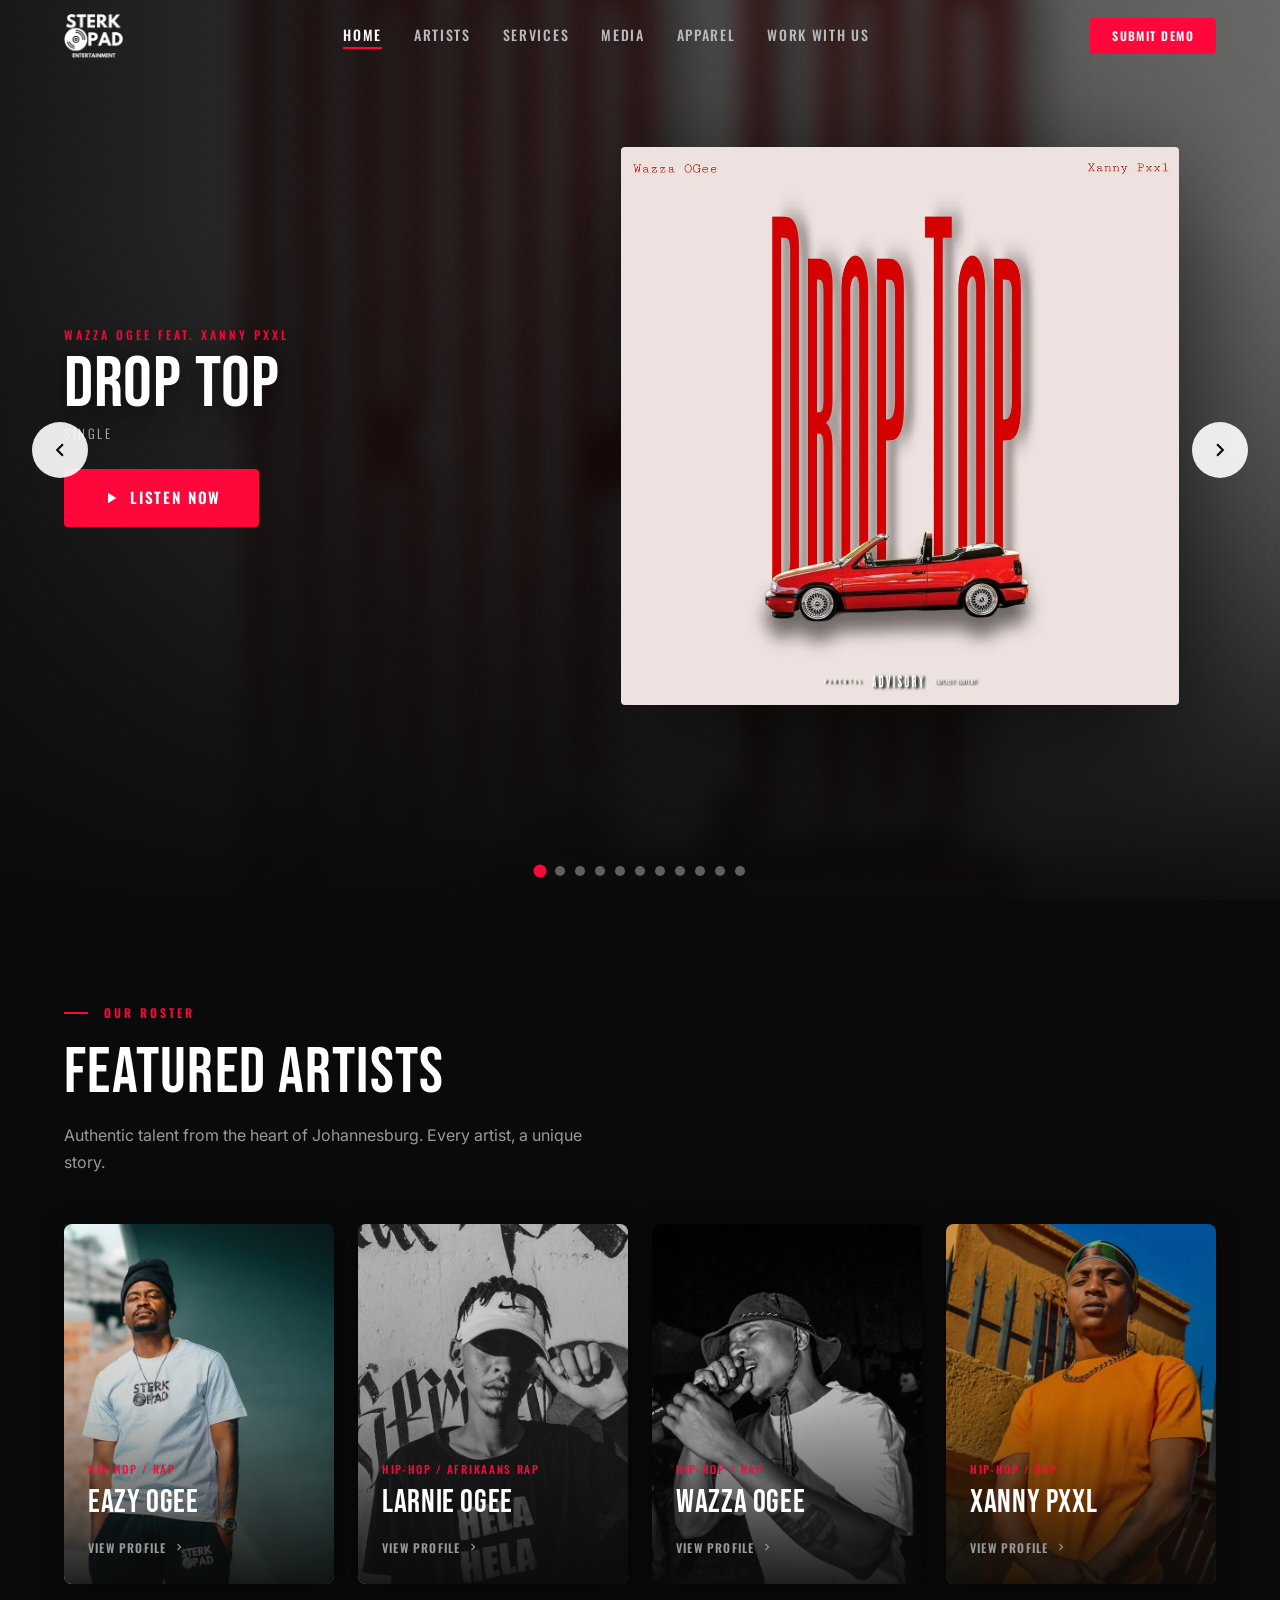
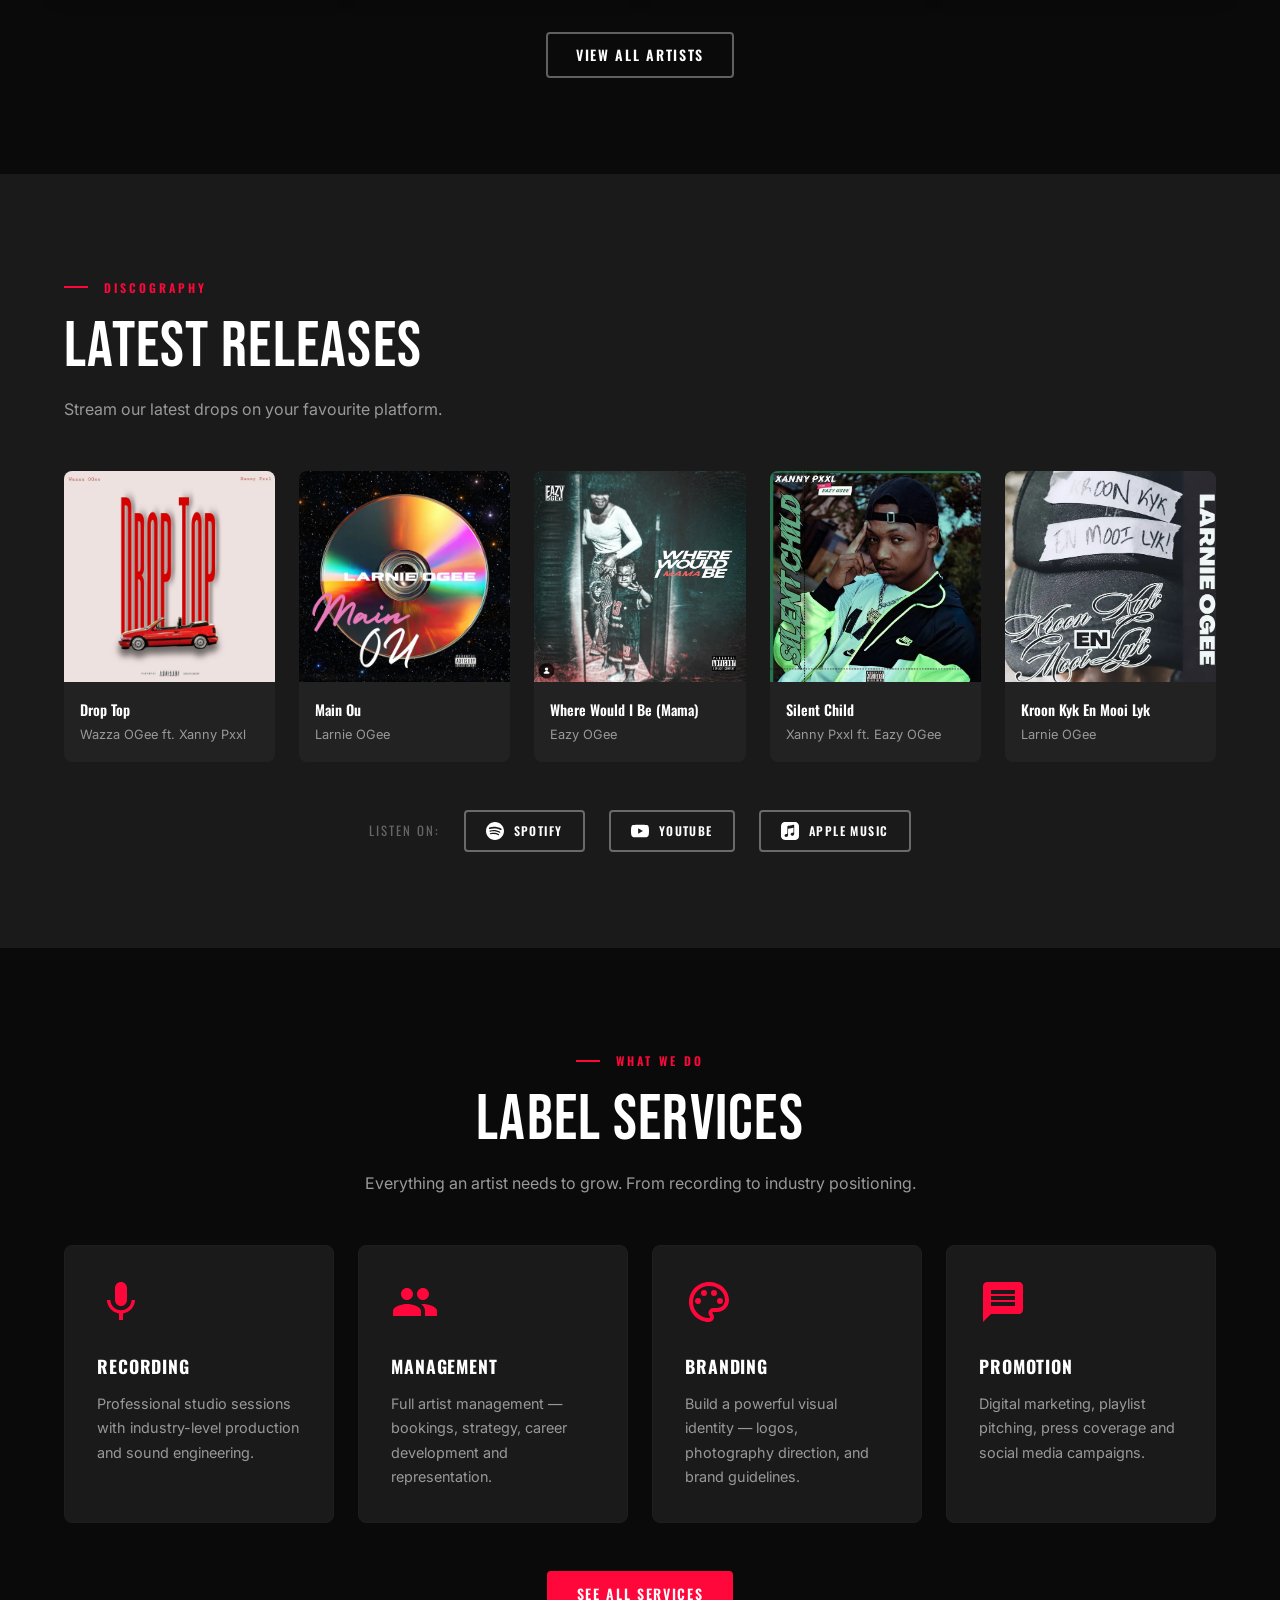
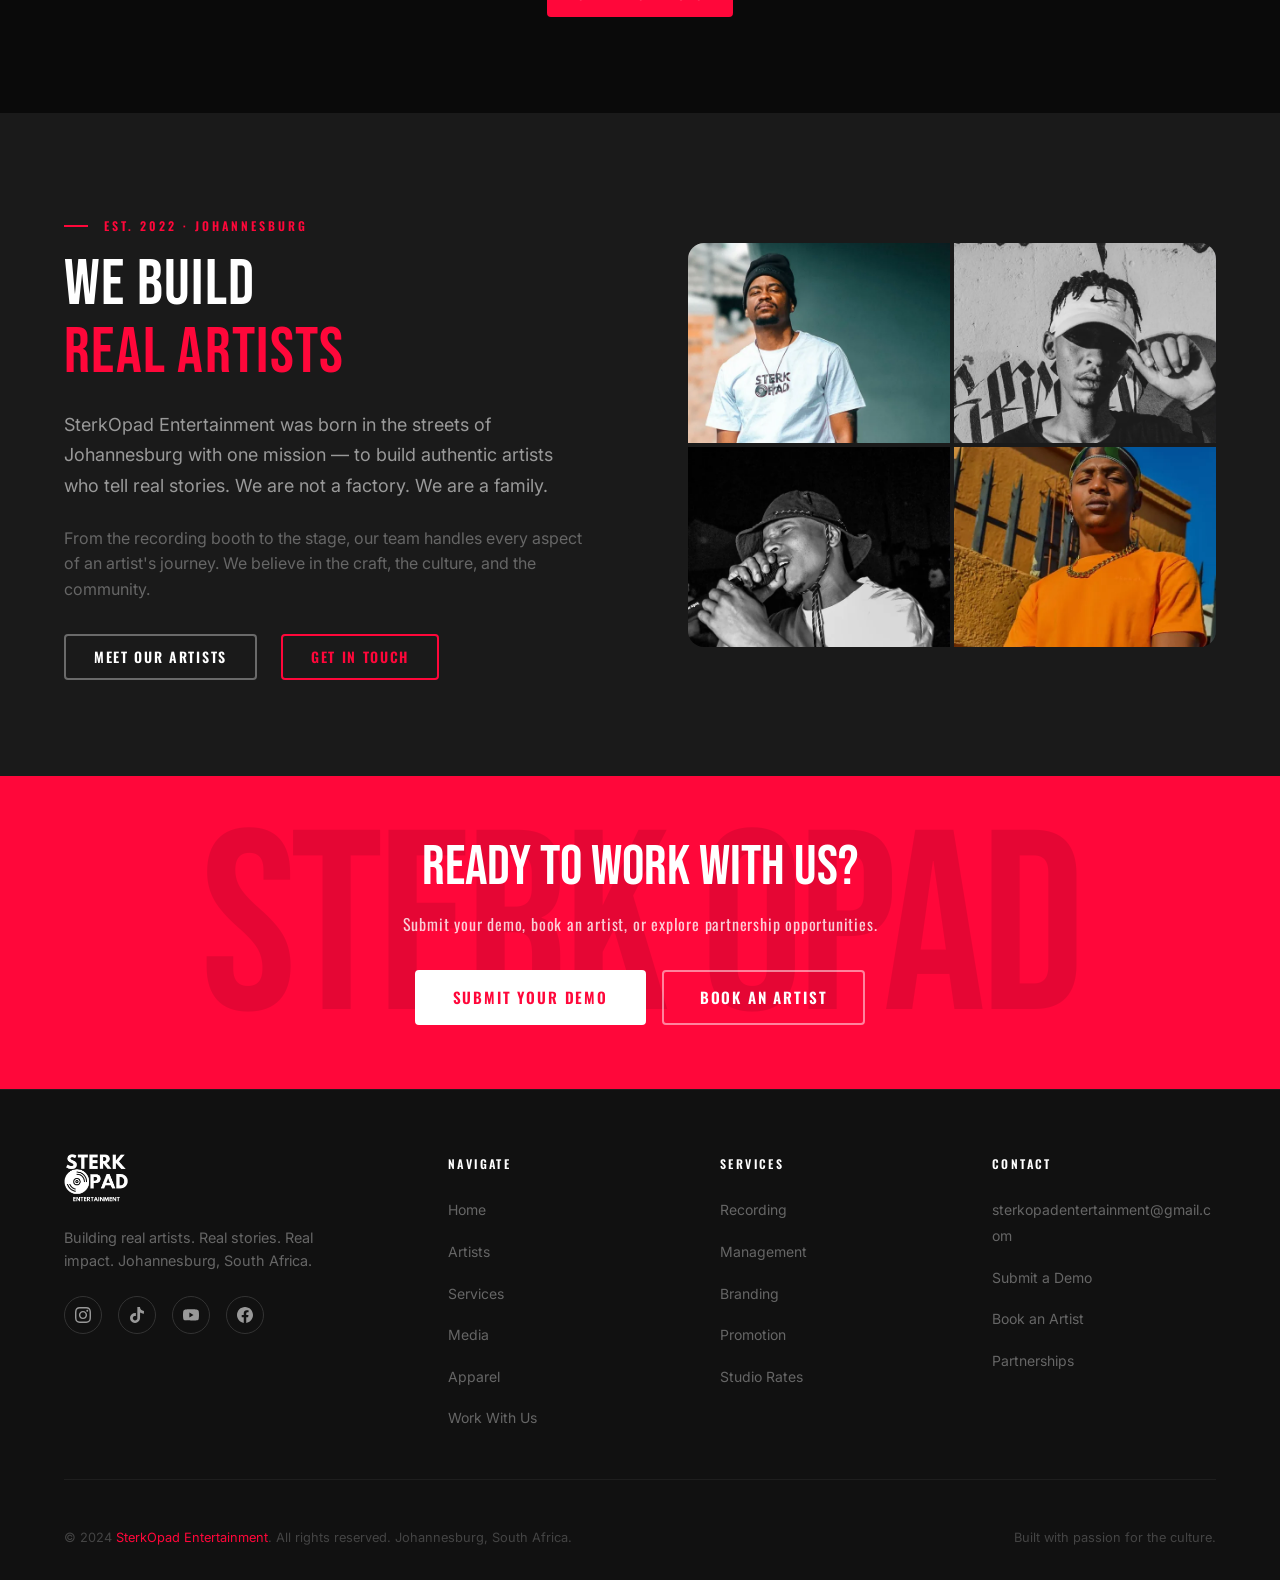
==== commit 15393f43: "Swap the Facebook button for an Apple Music artist picker Co-Authored-By: Claude Opus 5.5 <noreply@a" ====
--- a/index.html
+++ b/index.html
@@ -15,7 +15,7 @@
   <link href="https://fonts.googleapis.com/css2?family=Bebas+Neue&family=Oswald:wght@300;400;500;600;700&family=Inter:wght@300;400;500;600&display=swap" rel="stylesheet" />
 
   <!-- Styles -->
-  <link rel="stylesheet" href="css/style.css?v=20261022" />
+  <link rel="stylesheet" href="css/style.css?v=20261022b" />
 
   <!-- First hero slide — fetched early so the fold paints without a flash -->
   <link rel="preload" as="image" href="images/hero/drop-top-bg.webp" />
@@ -607,12 +607,51 @@
           <svg viewBox="0 0 24 24" aria-hidden="true"><path d="M23.498 6.186a3.016 3.016 0 0 0-2.122-2.136C19.505 3.545 12 3.545 12 3.545s-7.505 0-9.377.505A3.017 3.017 0 0 0 .502 6.186C0 8.07 0 12 0 12s0 3.93.502 5.814a3.016 3.016 0 0 0 2.122 2.136c1.871.505 9.376.505 9.376.505s7.505 0 9.377-.505a3.015 3.015 0 0 0 2.122-2.136C24 15.93 24 12 24 12s0-3.93-.502-5.814zM9.545 15.568V8.432L15.818 12l-6.273 3.568z"/></svg>
           YouTube
         </a>
-        <a href="https://linktr.ee/SterkOpadEntertainment" class="btn btn--secondary btn--sm" target="_blank" rel="noopener noreferrer">
-          <svg viewBox="0 0 24 24" aria-hidden="true"><path d="M12 0C5.372 0 0 5.372 0 12s5.372 12 12 12 12-5.372 12-12S18.628 0 12 0zm4.5 8.5h-2c-.552 0-1 .448-1 1v2h3l-.5 3h-2.5v7.5h-3V14.5H9V11.5h1.5v-2c0-1.933 1.567-3.5 3.5-3.5h2v2.5z"/></svg>
-          Facebook
-        </a>
+        <!-- No label page on Apple Music, so this opens a picker of artist profiles -->
+        <button type="button" class="btn btn--secondary btn--sm" data-picker-open="apple-music-picker" aria-haspopup="dialog">
+          <svg viewBox="0 0 24 24" aria-hidden="true"><path d="M23.994 6.124a9.23 9.23 0 0 0-.24-2.19c-.317-1.31-1.062-2.31-2.18-3.043a5.022 5.022 0 0 0-1.877-.726 10.496 10.496 0 0 0-1.564-.15c-.04-.003-.083-.01-.124-.013H5.986c-.152.01-.303.017-.455.026-.747.043-1.49.123-2.193.4-1.336.53-2.3 1.452-2.865 2.78-.192.448-.292.925-.363 1.408-.056.392-.088.785-.1 1.18 0 .032-.007.062-.01.093v12.223c.01.14.017.283.027.424.05.815.154 1.624.497 2.373.65 1.42 1.738 2.353 3.234 2.801.42.127.856.187 1.293.228.555.053 1.11.06 1.667.06h11.03a12.5 12.5 0 0 0 1.57-.1c.822-.106 1.596-.35 2.295-.81a5.046 5.046 0 0 0 1.88-2.207c.186-.42.293-.87.37-1.324.113-.675.138-1.358.137-2.04-.002-3.8 0-7.595-.003-11.393zm-6.423 3.99v5.712c0 .417-.058.827-.244 1.206-.29.59-.76.962-1.388 1.14-.35.1-.706.157-1.07.173-.95.045-1.773-.6-1.943-1.536a1.88 1.88 0 0 1 1.038-2.022c.323-.16.67-.25 1.018-.324.378-.082.758-.153 1.134-.24.274-.063.457-.23.51-.516a.904.904 0 0 0 .02-.193c0-1.815 0-3.63-.002-5.443a.725.725 0 0 0-.026-.185c-.04-.15-.15-.243-.304-.234-.16.01-.318.035-.475.066-.76.15-1.52.303-2.28.456l-2.325.47-1.374.278c-.016.003-.032.01-.048.013-.277.077-.377.203-.39.49-.002.042 0 .086 0 .13-.002 2.602 0 5.204-.003 7.805 0 .42-.047.836-.215 1.227-.278.64-.77 1.04-1.434 1.233-.35.1-.71.16-1.075.172-.96.036-1.755-.6-1.92-1.544-.14-.812.23-1.685 1.154-2.075.357-.15.73-.232 1.108-.31.287-.06.575-.116.86-.177.383-.083.583-.323.6-.714v-.15c0-2.96 0-5.922.002-8.882 0-.123.013-.25.042-.37.07-.285.273-.448.546-.518.255-.066.515-.112.774-.165.733-.15 1.466-.296 2.2-.444l2.27-.46c.67-.134 1.34-.27 2.01-.403.22-.043.442-.088.663-.106.31-.025.523.17.554.482.008.073.012.148.012.223.002 1.91.002 3.822 0 5.732z"/></svg>
+          Apple Music
+        </button>
       </div>
     </div>
+
+    <dialog class="picker" id="apple-music-picker" aria-labelledby="apple-music-picker-title">
+      <div class="picker__panel">
+        <button type="button" class="picker__close" data-picker-close aria-label="Close">&times;</button>
+        <p class="overline">Listen on Apple Music</p>
+        <h2 class="picker__title" id="apple-music-picker-title">Choose an Artist</h2>
+        <ul class="picker__list">
+          <li>
+            <a class="picker__item" href="https://music.apple.com/za/artist/eazy-ogee/1509121679" target="_blank" rel="noopener noreferrer">
+              <img src="images/eazy-ogee/card.webp" alt="" width="600" height="800" loading="lazy" />
+              <span class="picker__name">Eazy OGee</span>
+              <svg viewBox="0 0 24 24" aria-hidden="true"><path d="M8.59 16.59L10 18l6-6-6-6-1.41 1.41L13.17 12z"/></svg>
+            </a>
+          </li>
+          <li>
+            <a class="picker__item" href="https://music.apple.com/za/artist/larnie-ogee/1687488246" target="_blank" rel="noopener noreferrer">
+              <img src="images/larnie-ogee/card.webp" alt="" width="600" height="800" loading="lazy" />
+              <span class="picker__name">Larnie OGee</span>
+              <svg viewBox="0 0 24 24" aria-hidden="true"><path d="M8.59 16.59L10 18l6-6-6-6-1.41 1.41L13.17 12z"/></svg>
+            </a>
+          </li>
+          <li>
+            <a class="picker__item" href="https://music.apple.com/za/artist/wazza-ogee/1849494274" target="_blank" rel="noopener noreferrer">
+              <img src="images/wazza-ogee/card.webp" alt="" width="600" height="800" loading="lazy" />
+              <span class="picker__name">Wazza OGee</span>
+              <svg viewBox="0 0 24 24" aria-hidden="true"><path d="M8.59 16.59L10 18l6-6-6-6-1.41 1.41L13.17 12z"/></svg>
+            </a>
+          </li>
+          <li>
+            <a class="picker__item" href="https://music.apple.com/za/artist/xanny-pxxl/1580199413" target="_blank" rel="noopener noreferrer">
+              <img src="images/xanny-pxxl/card.webp" alt="" width="600" height="800" loading="lazy" />
+              <span class="picker__name">Xanny Pxxl</span>
+              <svg viewBox="0 0 24 24" aria-hidden="true"><path d="M8.59 16.59L10 18l6-6-6-6-1.41 1.41L13.17 12z"/></svg>
+            </a>
+          </li>
+        </ul>
+      </div>
+    </dialog>
   </section>
 
   <!-- =============================================
@@ -798,6 +837,6 @@
 
 
   <!-- Scripts -->
-  <script src="js/main.js?v=20261017"></script>
+  <script src="js/main.js?v=20261022"></script>
 </body>
 </html>
--- a/css/style.css
+++ b/css/style.css
@@ -1622,6 +1622,121 @@
 .lightbox__prev:hover,
 .lightbox__next:hover { background: var(--red); }
 
+/* Picker — a native <dialog> listing where to go next (e.g. each artist's
+   Apple Music profile). Opened by any [data-picker-open="<dialog id>"]. */
+.picker {
+  width: min(440px, calc(100vw - var(--space-4)));
+  max-height: calc(100vh - var(--space-4));
+  margin: auto;
+  padding: 0;
+  border: 1px solid rgba(255,255,255,0.12);
+  border-radius: var(--radius-lg);
+  background: var(--charcoal);
+  color: var(--white);
+  box-shadow: var(--shadow-card);
+}
+
+.picker::backdrop {
+  background: rgba(0,0,0,0.85);
+}
+
+.picker[open] { animation: picker-in 0.25s ease-out; }
+
+@keyframes picker-in {
+  from { opacity: 0; transform: translateY(12px); }
+  to   { opacity: 1; transform: none; }
+}
+
+.picker__panel {
+  position: relative;
+  padding: var(--space-4) var(--space-3) var(--space-3);
+}
+
+.picker__close {
+  position: absolute;
+  top: var(--space-2);
+  right: var(--space-2);
+  width: 40px;
+  height: 40px;
+  display: flex;
+  align-items: center;
+  justify-content: center;
+  background: rgba(255,255,255,0.08);
+  border: 1px solid rgba(255,255,255,0.15);
+  border-radius: 50%;
+  color: var(--white);
+  font-size: 1.4rem;
+  line-height: 1;
+  cursor: pointer;
+  transition: background var(--transition);
+}
+
+.picker__close:hover { background: var(--red); }
+
+.picker__title {
+  font-size: clamp(2rem, 6vw, 2.6rem);
+  margin: var(--space-1) 0 var(--space-3);
+}
+
+.picker__list {
+  list-style: none;
+  margin: 0;
+  padding: 0;
+  display: grid;
+  gap: var(--space-1);
+}
+
+.picker__item {
+  display: flex;
+  align-items: center;
+  gap: var(--space-2);
+  padding: 10px var(--space-2) 10px 10px;
+  background: var(--charcoal-2);
+  border: 1px solid transparent;
+  border-radius: var(--radius-md);
+  color: var(--white);
+  text-decoration: none;
+  transition: border-color var(--transition), background var(--transition);
+}
+
+.picker__item:hover,
+.picker__item:focus-visible {
+  border-color: var(--red);
+  background: var(--grey-800);
+  outline: none;
+}
+
+.picker__item img {
+  width: 52px;
+  height: 52px;
+  flex-shrink: 0;
+  border-radius: 50%;
+  object-fit: cover;
+  object-position: top;
+}
+
+.picker__name {
+  flex: 1;
+  font-family: var(--font-sub);
+  font-size: 1.05rem;
+  font-weight: 600;
+  letter-spacing: 0.06em;
+  text-transform: uppercase;
+}
+
+.picker__item svg {
+  width: 22px;
+  height: 22px;
+  fill: var(--grey-400);
+  transition: fill var(--transition), transform var(--transition);
+}
+
+.picker__item:hover svg,
+.picker__item:focus-visible svg {
+  fill: var(--red);
+  transform: translateX(3px);
+}
+
 /* Video embed grid */
 .video-grid {
   display: grid;
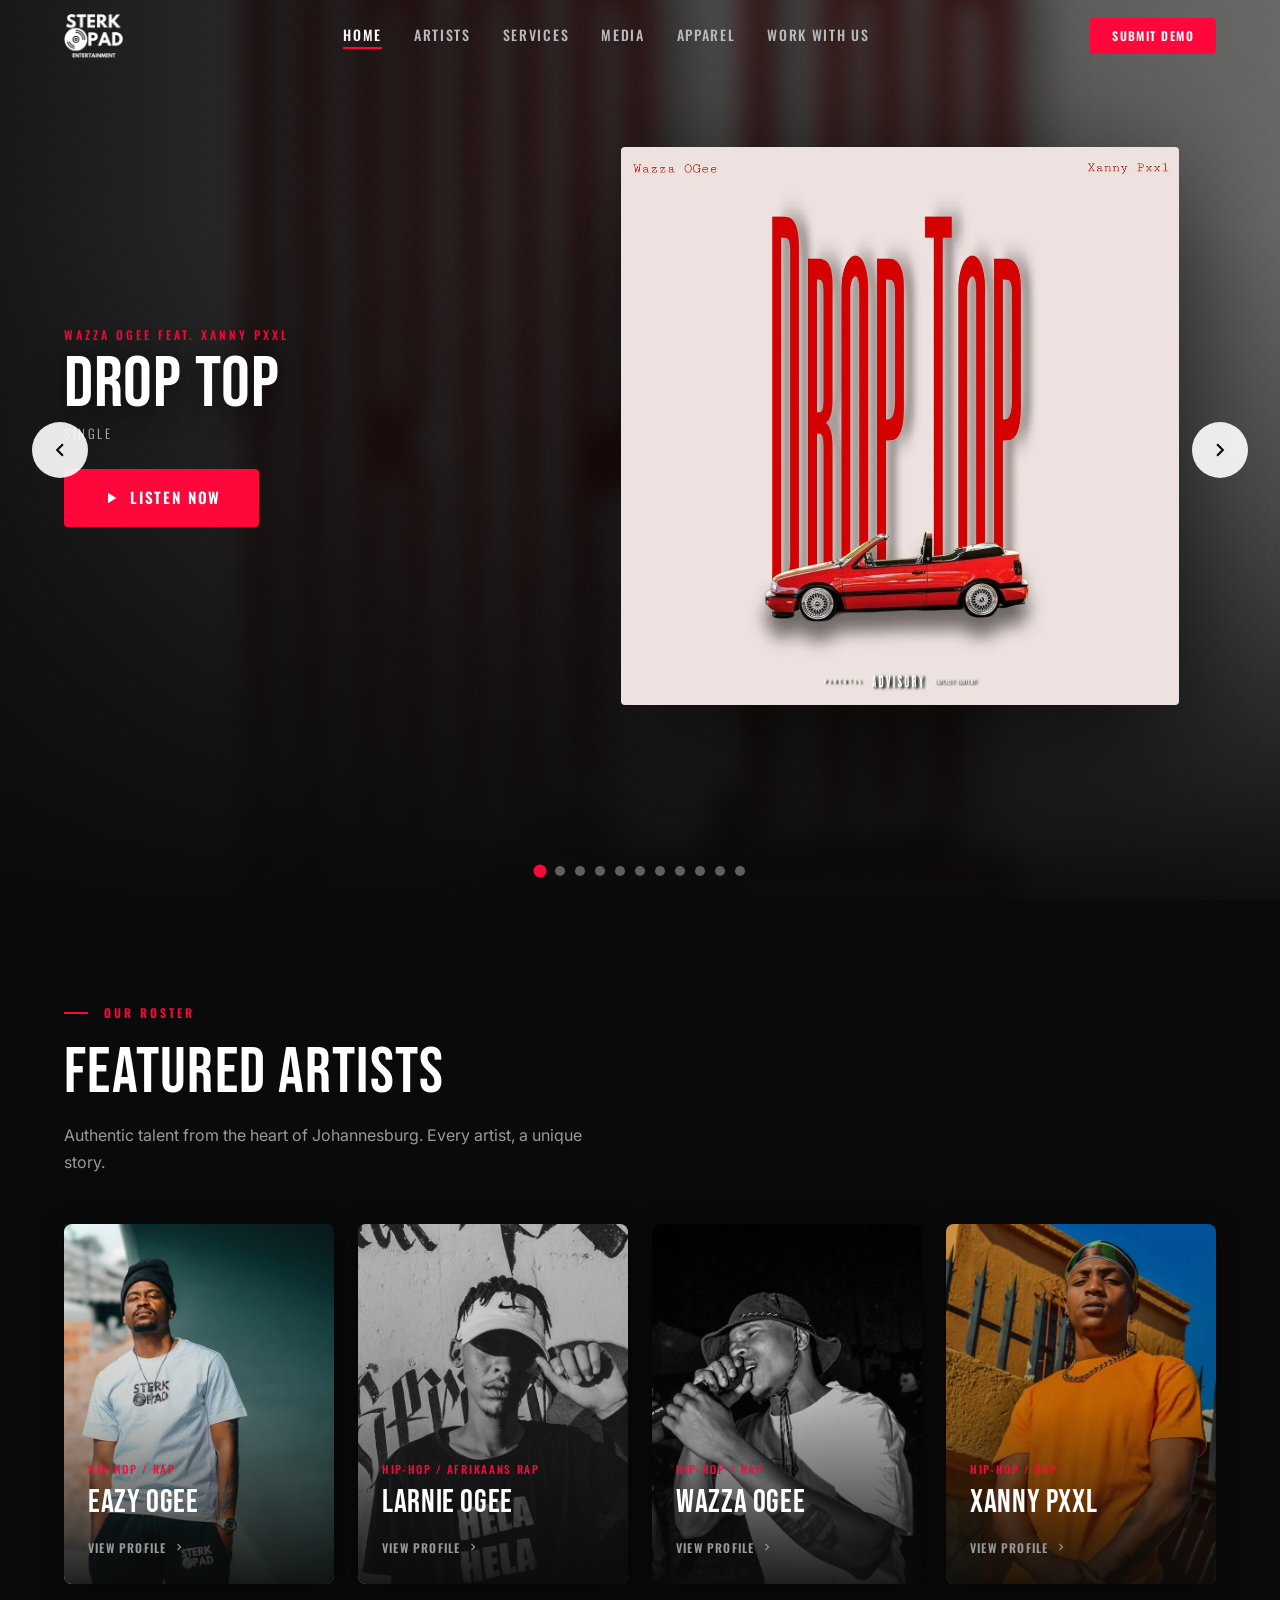
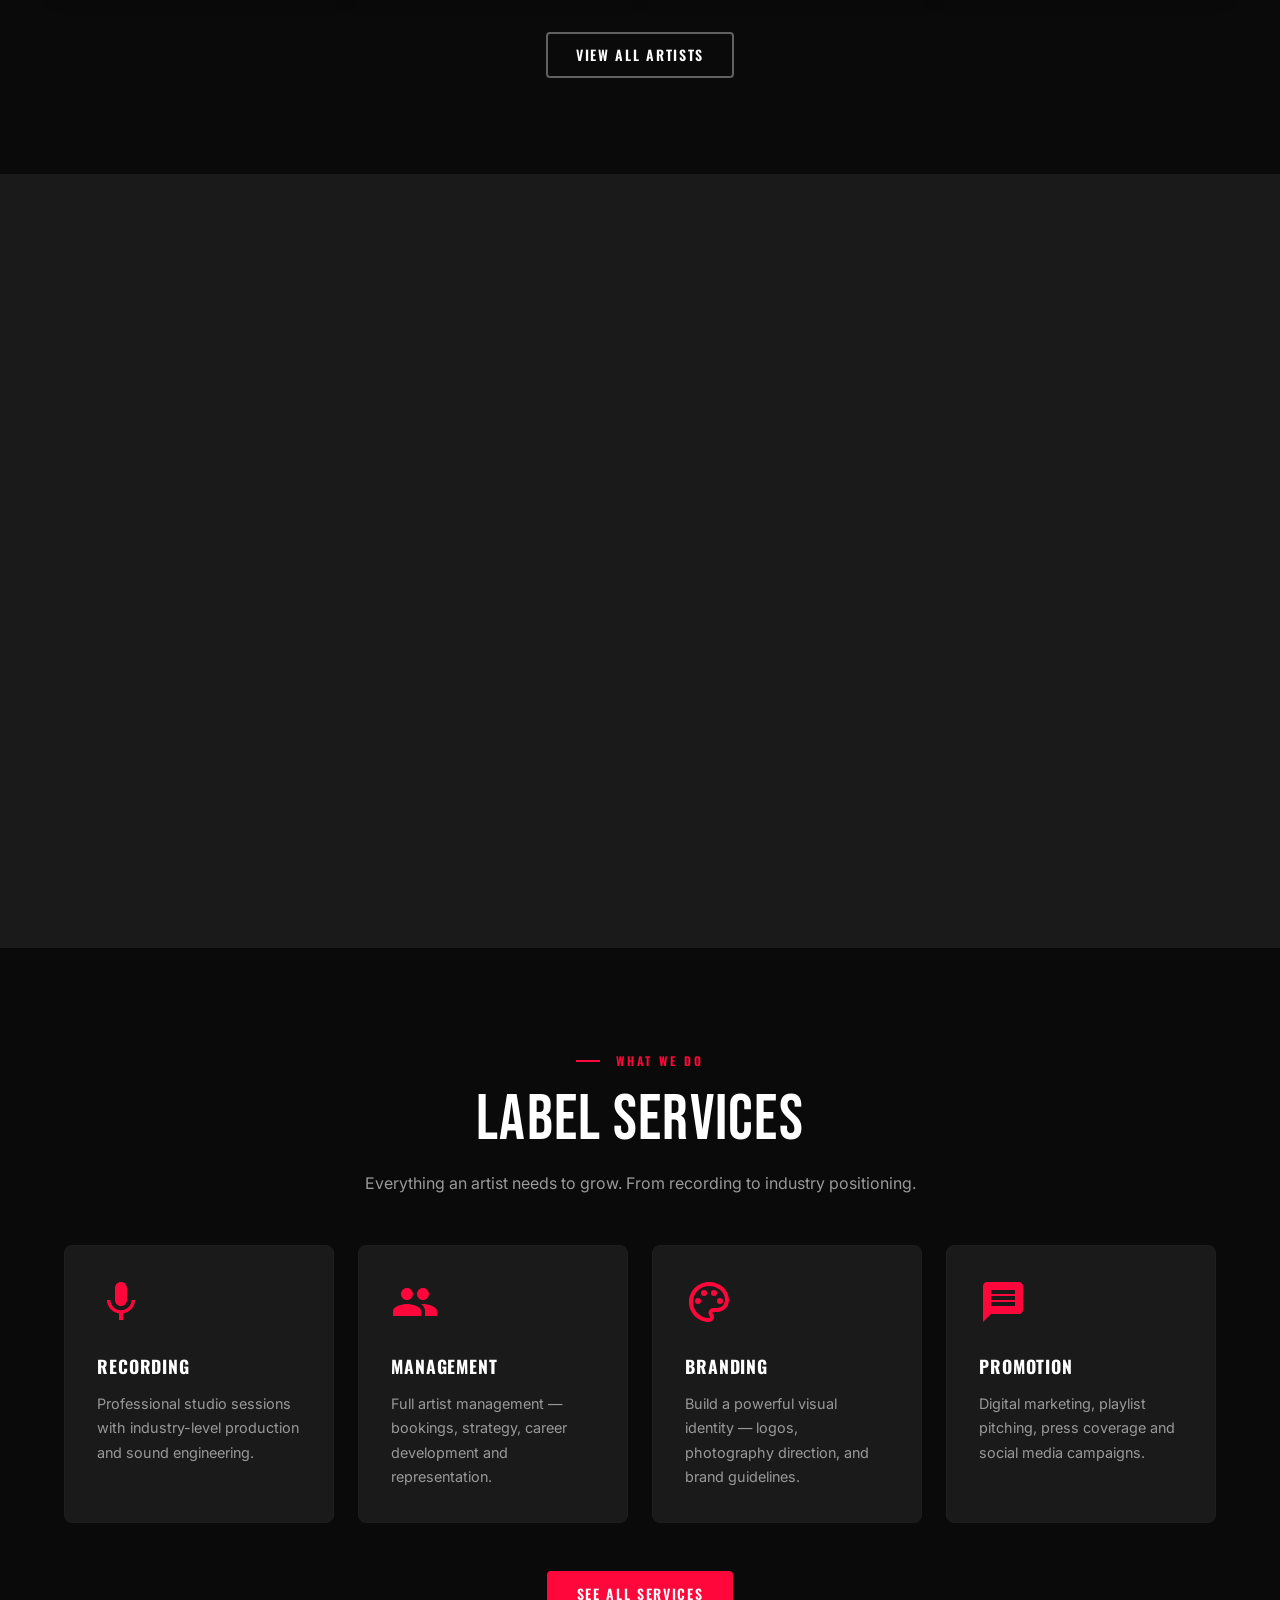
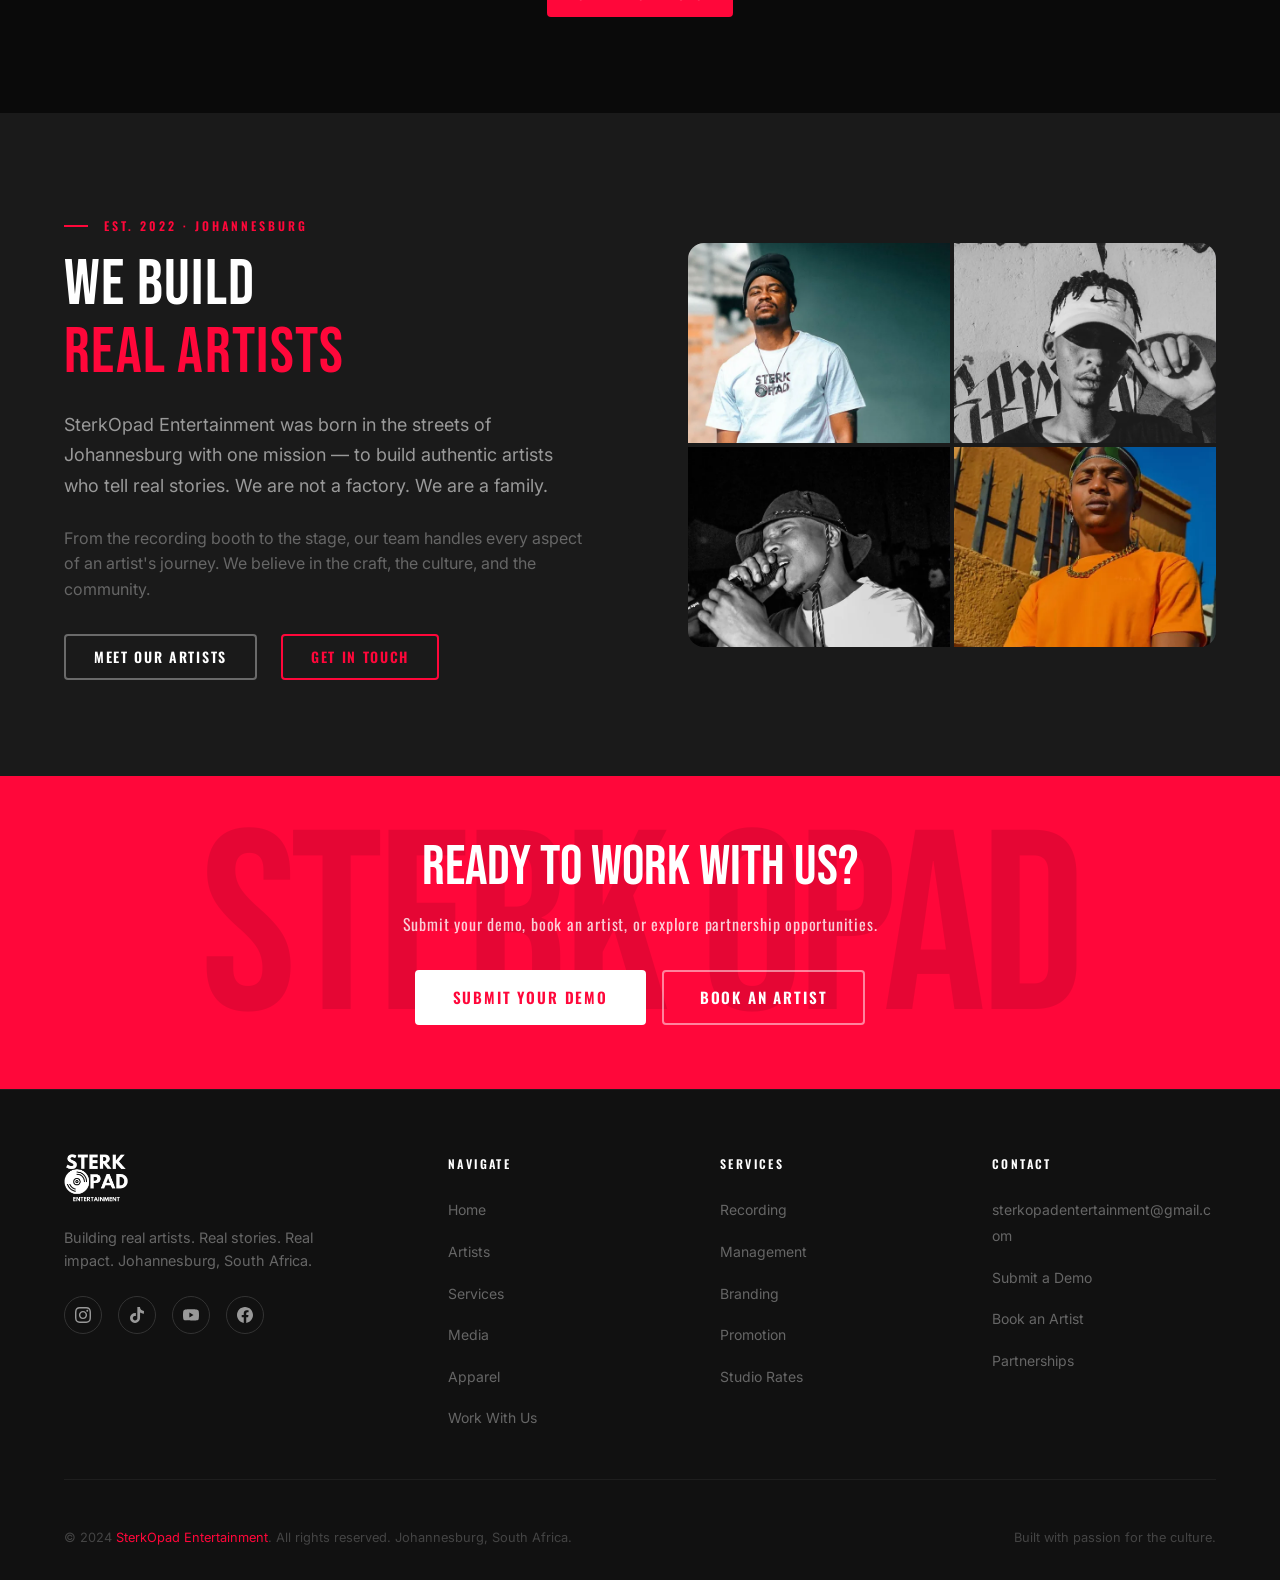
==== commit f52115f3: "Use the Apple logo on the Apple Music button Co-Authored-By: Claude Opus 5.5 <noreply@anthropic.com>" ====
--- a/index.html
+++ b/index.html
@@ -598,22 +598,60 @@
       <!-- Streaming links -->
       <div class="flex flex-center gap-3 mt-5 animate-in animate-in--delay-2" style="flex-wrap:wrap;">
         <span style="font-family:var(--font-sub);font-size:0.8rem;letter-spacing:0.15em;text-transform:uppercase;color:var(--grey-500);">Listen on:</span>
-        <!-- TODO: the Spotify button still needs the label's artist profile URL. -->
-        <a href="#" class="btn btn--secondary btn--sm" target="_blank" rel="noopener noreferrer">
+        <!-- No label profile on Spotify, so this opens a picker of artist profiles -->
+        <button type="button" class="btn btn--secondary btn--sm" data-picker-open="spotify-picker" aria-haspopup="dialog">
           <svg viewBox="0 0 24 24" aria-hidden="true"><path d="M12 0C5.4 0 0 5.4 0 12s5.4 12 12 12 12-5.4 12-12S18.66 0 12 0zm5.521 17.34c-.24.359-.66.48-1.021.24-2.82-1.74-6.36-2.101-10.561-1.141-.418.122-.779-.179-.899-.539-.12-.421.18-.78.54-.9 4.56-1.021 8.52-.6 11.64 1.32.42.18.479.659.301 1.02zm1.44-3.3c-.301.42-.841.6-1.262.3-3.239-1.98-8.159-2.58-11.939-1.38-.479.12-1.02-.12-1.14-.6-.12-.48.12-1.021.6-1.141C9.6 9.9 15 10.561 18.72 12.84c.361.181.54.78.241 1.2zm.12-3.36C15.24 8.4 8.82 8.16 5.16 9.301c-.6.179-1.2-.181-1.38-.721-.18-.601.18-1.2.72-1.381 4.26-1.26 11.28-1.02 15.721 1.621.539.3.719 1.02.419 1.56-.299.421-1.02.599-1.559.3z"/></svg>
           Spotify
-        </a>
+        </button>
         <a href="https://www.youtube.com/@sterkopadentertainment" class="btn btn--secondary btn--sm" target="_blank" rel="noopener noreferrer">
           <svg viewBox="0 0 24 24" aria-hidden="true"><path d="M23.498 6.186a3.016 3.016 0 0 0-2.122-2.136C19.505 3.545 12 3.545 12 3.545s-7.505 0-9.377.505A3.017 3.017 0 0 0 .502 6.186C0 8.07 0 12 0 12s0 3.93.502 5.814a3.016 3.016 0 0 0 2.122 2.136c1.871.505 9.376.505 9.376.505s7.505 0 9.377-.505a3.015 3.015 0 0 0 2.122-2.136C24 15.93 24 12 24 12s0-3.93-.502-5.814zM9.545 15.568V8.432L15.818 12l-6.273 3.568z"/></svg>
           YouTube
         </a>
         <!-- No label page on Apple Music, so this opens a picker of artist profiles -->
         <button type="button" class="btn btn--secondary btn--sm" data-picker-open="apple-music-picker" aria-haspopup="dialog">
-          <svg viewBox="0 0 24 24" aria-hidden="true"><path d="M23.994 6.124a9.23 9.23 0 0 0-.24-2.19c-.317-1.31-1.062-2.31-2.18-3.043a5.022 5.022 0 0 0-1.877-.726 10.496 10.496 0 0 0-1.564-.15c-.04-.003-.083-.01-.124-.013H5.986c-.152.01-.303.017-.455.026-.747.043-1.49.123-2.193.4-1.336.53-2.3 1.452-2.865 2.78-.192.448-.292.925-.363 1.408-.056.392-.088.785-.1 1.18 0 .032-.007.062-.01.093v12.223c.01.14.017.283.027.424.05.815.154 1.624.497 2.373.65 1.42 1.738 2.353 3.234 2.801.42.127.856.187 1.293.228.555.053 1.11.06 1.667.06h11.03a12.5 12.5 0 0 0 1.57-.1c.822-.106 1.596-.35 2.295-.81a5.046 5.046 0 0 0 1.88-2.207c.186-.42.293-.87.37-1.324.113-.675.138-1.358.137-2.04-.002-3.8 0-7.595-.003-11.393zm-6.423 3.99v5.712c0 .417-.058.827-.244 1.206-.29.59-.76.962-1.388 1.14-.35.1-.706.157-1.07.173-.95.045-1.773-.6-1.943-1.536a1.88 1.88 0 0 1 1.038-2.022c.323-.16.67-.25 1.018-.324.378-.082.758-.153 1.134-.24.274-.063.457-.23.51-.516a.904.904 0 0 0 .02-.193c0-1.815 0-3.63-.002-5.443a.725.725 0 0 0-.026-.185c-.04-.15-.15-.243-.304-.234-.16.01-.318.035-.475.066-.76.15-1.52.303-2.28.456l-2.325.47-1.374.278c-.016.003-.032.01-.048.013-.277.077-.377.203-.39.49-.002.042 0 .086 0 .13-.002 2.602 0 5.204-.003 7.805 0 .42-.047.836-.215 1.227-.278.64-.77 1.04-1.434 1.233-.35.1-.71.16-1.075.172-.96.036-1.755-.6-1.92-1.544-.14-.812.23-1.685 1.154-2.075.357-.15.73-.232 1.108-.31.287-.06.575-.116.86-.177.383-.083.583-.323.6-.714v-.15c0-2.96 0-5.922.002-8.882 0-.123.013-.25.042-.37.07-.285.273-.448.546-.518.255-.066.515-.112.774-.165.733-.15 1.466-.296 2.2-.444l2.27-.46c.67-.134 1.34-.27 2.01-.403.22-.043.442-.088.663-.106.31-.025.523.17.554.482.008.073.012.148.012.223.002 1.91.002 3.822 0 5.732z"/></svg>
+          <svg viewBox="0 0 24 24" aria-hidden="true"><path d="M12.152 6.896c-.948 0-2.415-1.078-3.96-1.04-2.04.027-3.91 1.183-4.961 3.014-2.117 3.675-.546 9.103 1.519 12.09 1.013 1.454 2.208 3.09 3.792 3.039 1.52-.065 2.09-.987 3.935-.987 1.831 0 2.35.987 3.96.948 1.637-.026 2.676-1.48 3.676-2.948 1.156-1.688 1.636-3.325 1.662-3.415-.039-.013-3.182-1.221-3.22-4.857-.026-3.04 2.48-4.494 2.597-4.559-1.429-2.09-3.623-2.324-4.39-2.376-2-.156-3.675 1.09-4.61 1.09zM15.53 3.83c.843-1.012 1.4-2.427 1.245-3.83-1.207.052-2.662.805-3.532 1.818-.78.896-1.454 2.338-1.273 3.714 1.338.104 2.715-.688 3.559-1.701"/></svg>
           Apple Music
         </button>
       </div>
     </div>
+
+    <dialog class="picker" id="spotify-picker" aria-labelledby="spotify-picker-title">
+      <div class="picker__panel">
+        <button type="button" class="picker__close" data-picker-close aria-label="Close">&times;</button>
+        <p class="overline">Listen on Spotify</p>
+        <h2 class="picker__title" id="spotify-picker-title">Choose an Artist</h2>
+        <ul class="picker__list">
+          <li>
+            <a class="picker__item" href="https://open.spotify.com/artist/4GDXNRhJw2NTHJf0iVM0Ar" target="_blank" rel="noopener noreferrer">
+              <img src="images/eazy-ogee/card.webp" alt="" width="600" height="800" loading="lazy" />
+              <span class="picker__name">Eazy OGee</span>
+              <svg viewBox="0 0 24 24" aria-hidden="true"><path d="M8.59 16.59L10 18l6-6-6-6-1.41 1.41L13.17 12z"/></svg>
+            </a>
+          </li>
+          <li>
+            <a class="picker__item" href="https://open.spotify.com/artist/79UruUV5BJMe8QAgfPf90r" target="_blank" rel="noopener noreferrer">
+              <img src="images/larnie-ogee/card.webp" alt="" width="600" height="800" loading="lazy" />
+              <span class="picker__name">Larnie OGee</span>
+              <svg viewBox="0 0 24 24" aria-hidden="true"><path d="M8.59 16.59L10 18l6-6-6-6-1.41 1.41L13.17 12z"/></svg>
+            </a>
+          </li>
+          <li>
+            <a class="picker__item" href="https://open.spotify.com/artist/1Yp7CYATqgkqspYx0ykmy1" target="_blank" rel="noopener noreferrer">
+              <img src="images/wazza-ogee/card.webp" alt="" width="600" height="800" loading="lazy" />
+              <span class="picker__name">Wazza OGee</span>
+              <svg viewBox="0 0 24 24" aria-hidden="true"><path d="M8.59 16.59L10 18l6-6-6-6-1.41 1.41L13.17 12z"/></svg>
+            </a>
+          </li>
+          <li>
+            <a class="picker__item" href="https://open.spotify.com/artist/4d7uQsrIG0bmHwVpV5TWZa" target="_blank" rel="noopener noreferrer">
+              <img src="images/xanny-pxxl/card.webp" alt="" width="600" height="800" loading="lazy" />
+              <span class="picker__name">Xanny Pxxl</span>
+              <svg viewBox="0 0 24 24" aria-hidden="true"><path d="M8.59 16.59L10 18l6-6-6-6-1.41 1.41L13.17 12z"/></svg>
+            </a>
+          </li>
+        </ul>
+      </div>
+    </dialog>
 
     <dialog class="picker" id="apple-music-picker" aria-labelledby="apple-music-picker-title">
       <div class="picker__panel">
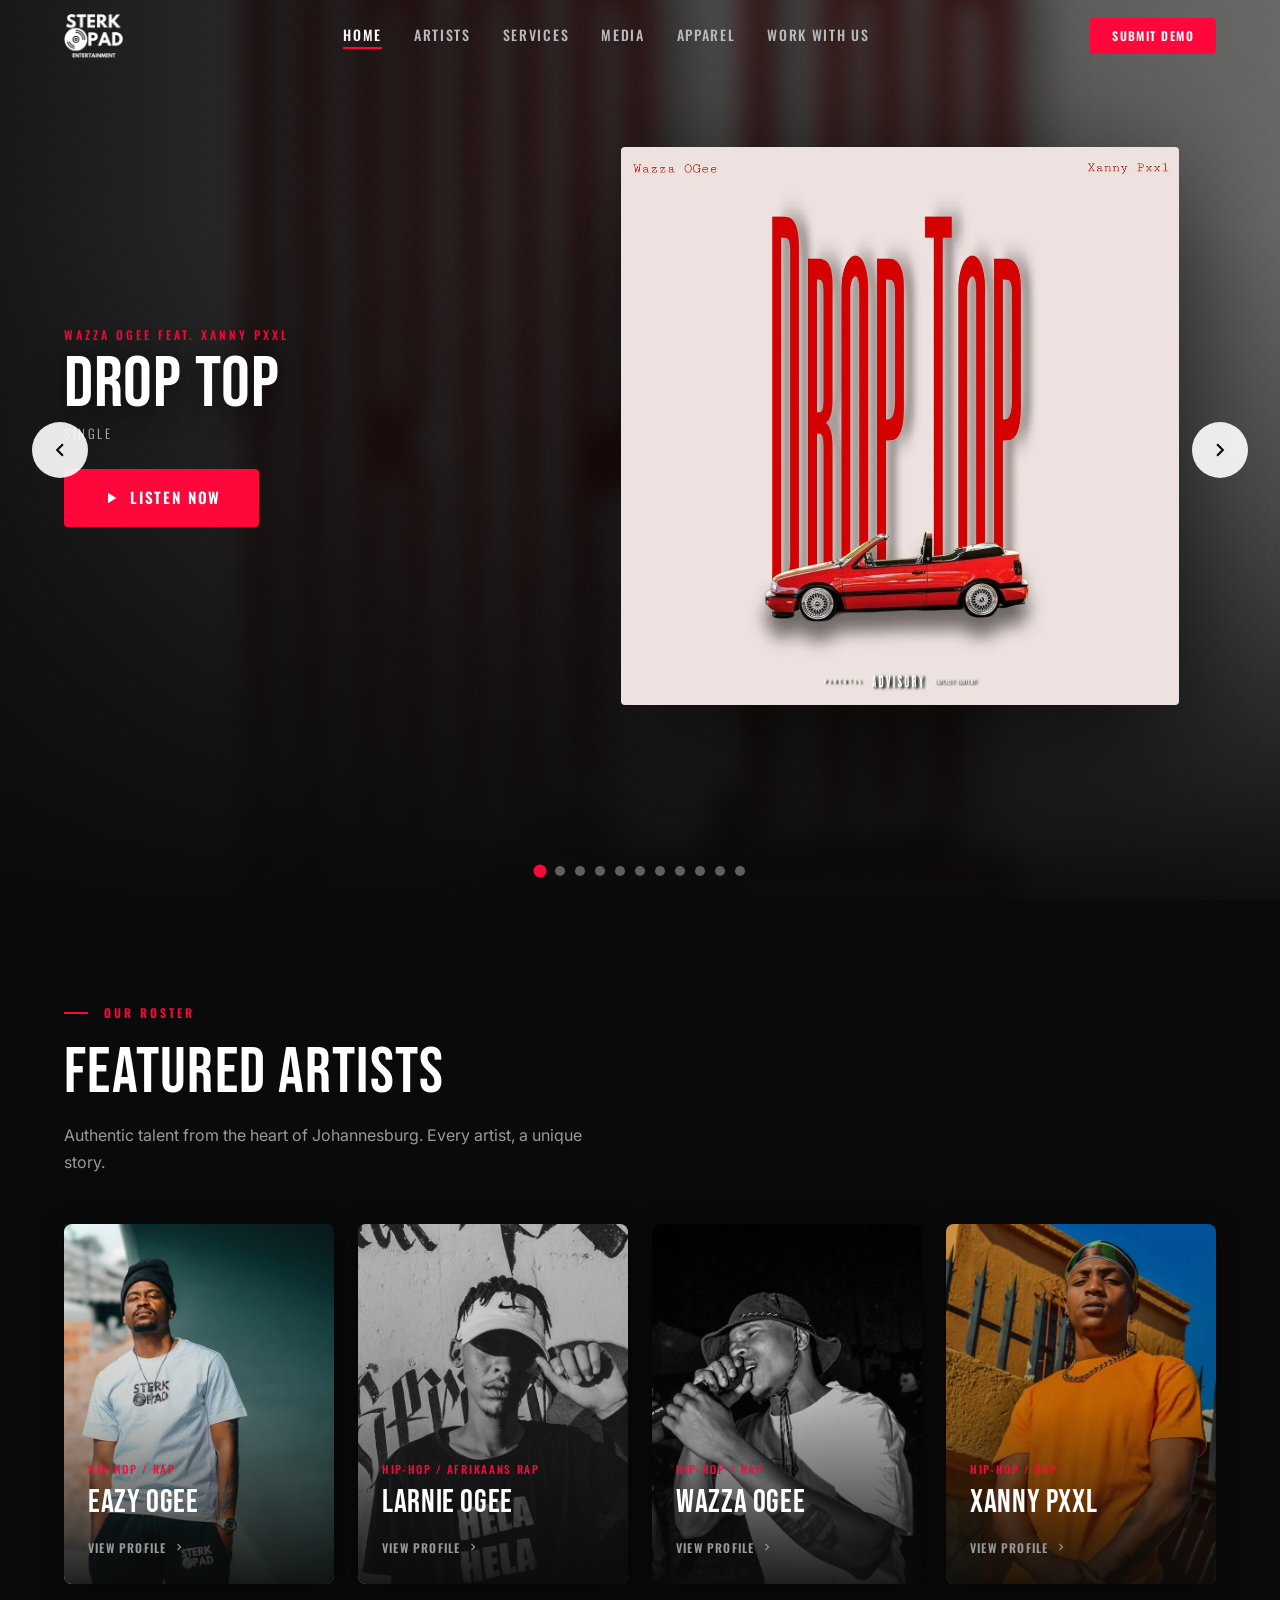
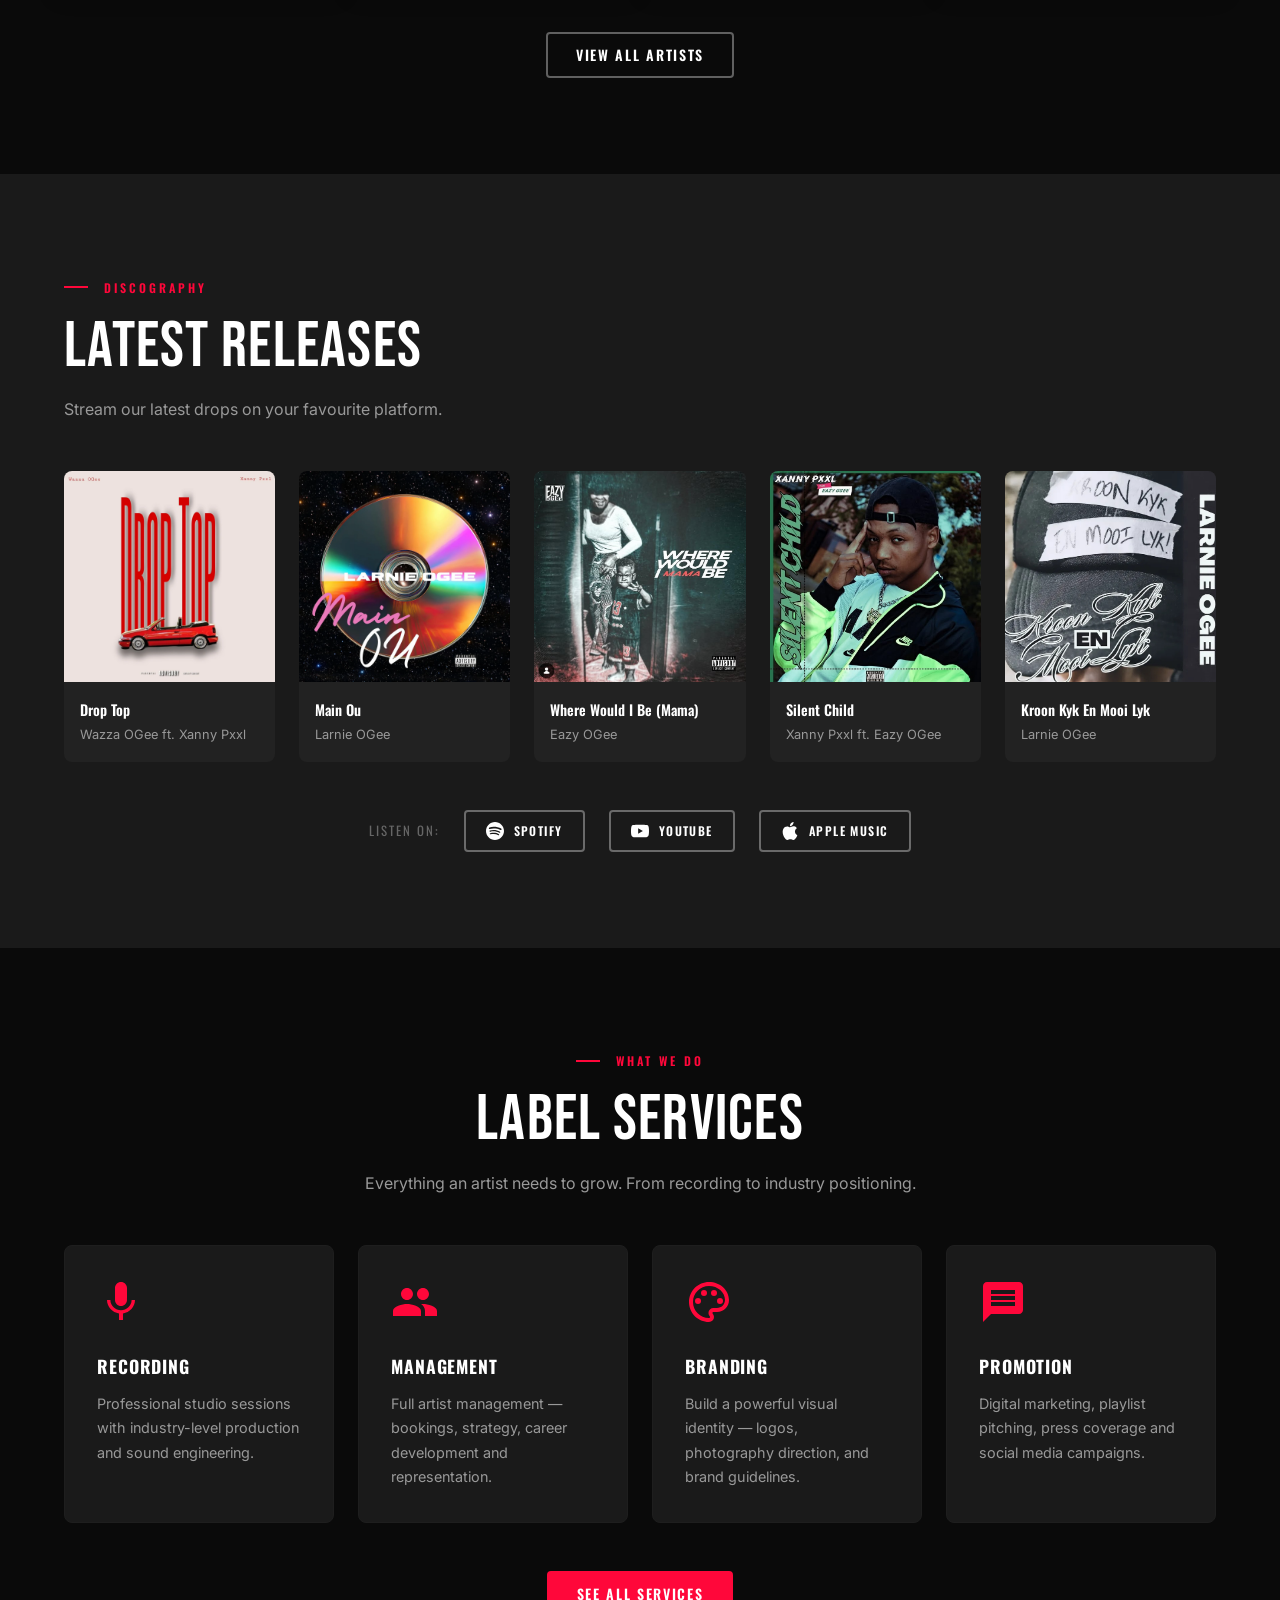
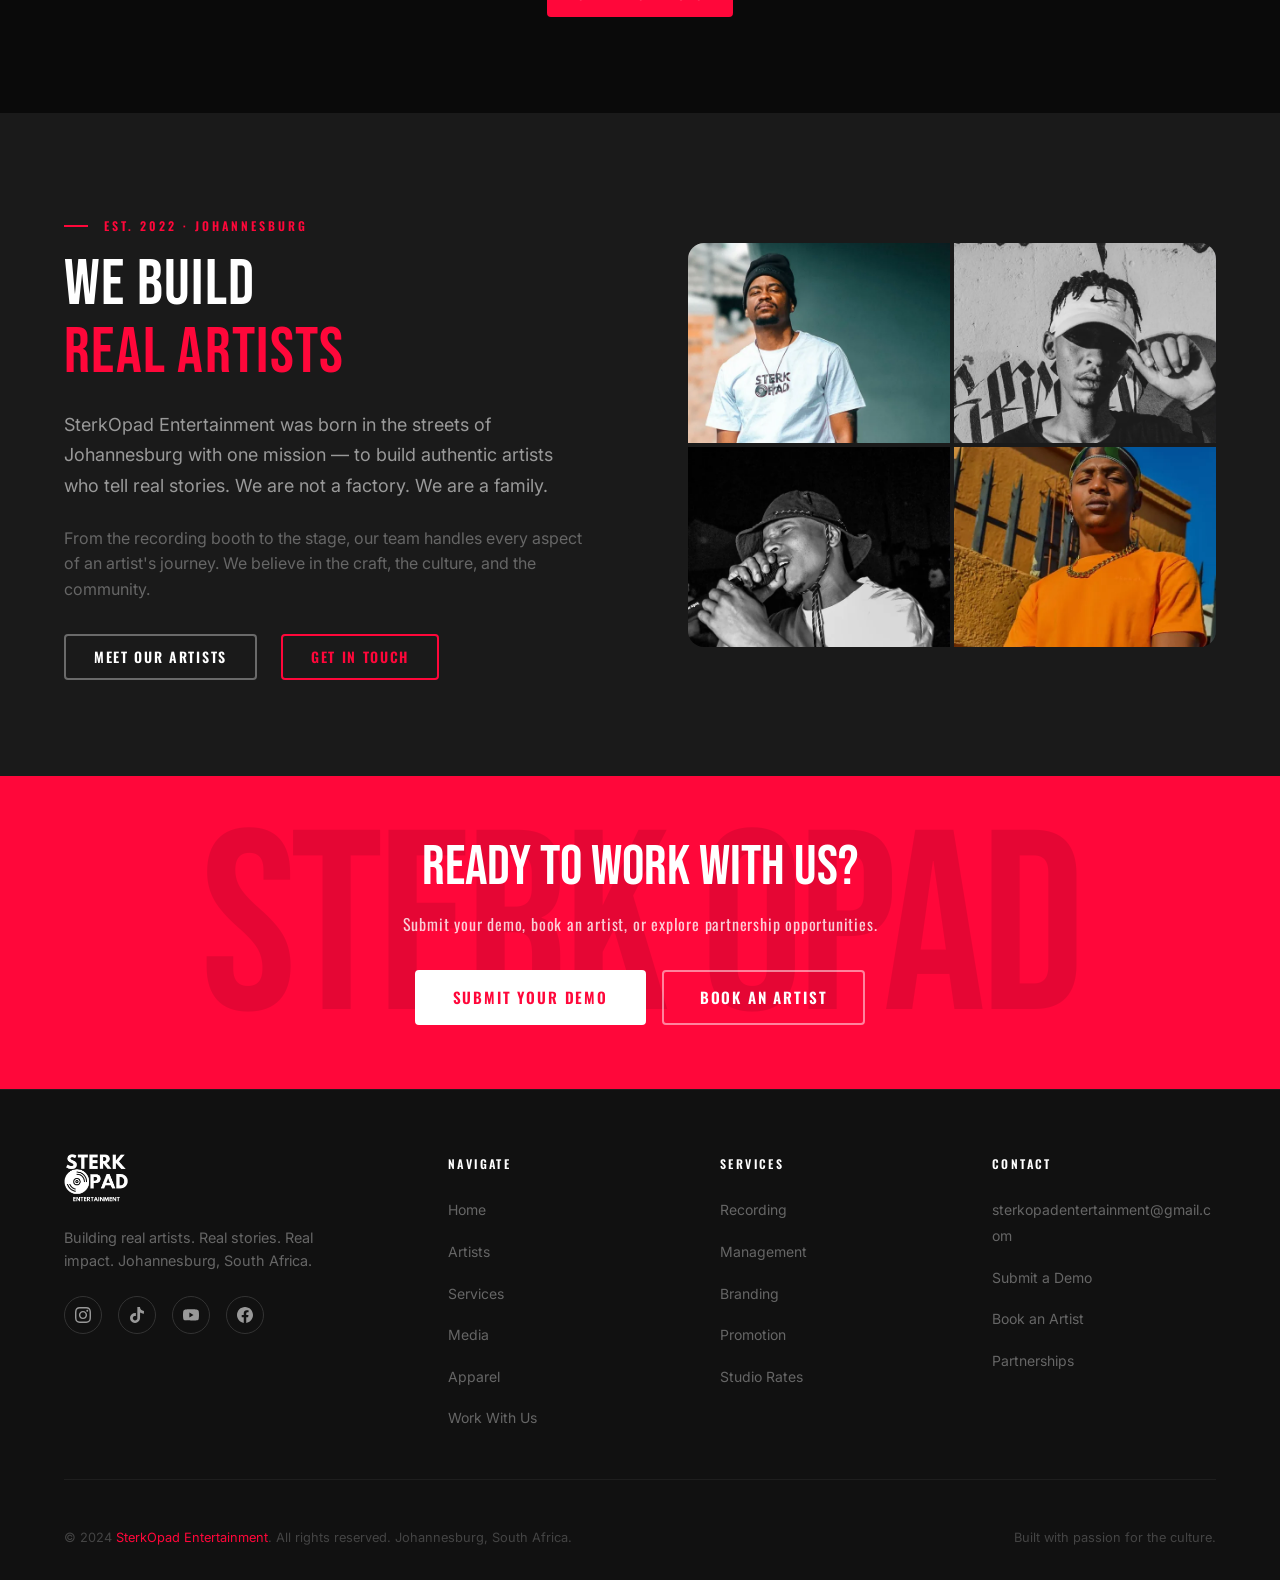
==== commit 75470a1a: "Restyle the apparel page after the Nov 2026 clothing catalogue The hero now mirrors the catalogue co" ====
--- a/index.html
+++ b/index.html
@@ -15,7 +15,7 @@
   <link href="https://fonts.googleapis.com/css2?family=Bebas+Neue&family=Oswald:wght@300;400;500;600;700&family=Inter:wght@300;400;500;600&display=swap" rel="stylesheet" />
 
   <!-- Styles -->
-  <link rel="stylesheet" href="css/style.css?v=20261022b" />
+  <link rel="stylesheet" href="css/style.css?v=20261103b" />
 
   <!-- First hero slide — fetched early so the fold paints without a flash -->
   <link rel="preload" as="image" href="images/hero/drop-top-bg.webp" />
@@ -875,6 +875,6 @@
 
 
   <!-- Scripts -->
-  <script src="js/main.js?v=20261022"></script>
+  <script src="js/main.js?v=20261103"></script>
 </body>
 </html>
--- a/css/style.css
+++ b/css/style.css
@@ -48,11 +48,14 @@
   --grey-400: #999999;
   --grey-300: #BBBBBB;
 
-  /* Product photo tile on apparel.html. The garments are black and shot on a
-     pale studio sweep, so the shop is the one place this site needs a light
-     surface. tools/prep-merch.py flattens every backdrop to this exact value
-     so the photo and its tile read as one surface — keep the two in step. */
-  --plate:    #EDEDEB;
+  /* apparel.html follows the label's Nov 2026 "STERK OPAD CATALOG.pdf": a
+     pale floral texture, a deep brown panel and a steel-blue rule. Both
+     colours are the PDF's own fills. --catalog-steel-ink is the steel darkened
+     to 5.6:1 on the pale floral, for small text; the base steel is 3.7:1
+     on brown, so it is kept to rules, swatches and fills under white text. */
+  --catalog-brown:     #1E0F0F;
+  --catalog-steel:     #407689;
+  --catalog-steel-ink: #2F5F70;
 
   /* WhatsApp brand green. Used by .btn--whatsapp and the merch card CTA. */
   --wa-green:      #25D366;
@@ -505,14 +508,6 @@
 }
 
 /* Artist hero variant */
-/* The supplied storefront render spells the label "STERK PAD" — the record
-   glyph that forms the O has come away from it. tools/prep-merch.py crops to
-   the one region containing none of the four large signs, but the garments on
-   the rack still carry the wrong logo, so the image is dropped to 0.3 and used
-   as texture rather than as a photograph. This is mitigation: the render needs
-   replacing, and when it is, this rule should go. */
-.hero--store .hero__bg { opacity: 0.3; }
-
 .hero--artist {
   min-height: 80vh;
   align-items: flex-end;
@@ -2483,79 +2478,134 @@
 /* ============================================================
    MERCH STORE (apparel.html)
    ------------------------------------------------------------
-   Rebuilt to house style: --radius-md, --space-* padding, named
-   transitions on var(--transition), and the growing red rail from
-   .service-card. A drop shadow is the obvious hover here but this
-   card sits on --black, where a shadow is invisible; the rail is
-   not.
-
-   The photo tile is the one light surface on the site. It cannot
-   be avoided — a black tee keyed onto charcoal is an invisible
-   tee — so instead it is made deliberate: prep-merch.py flattens
-   all three backdrops to --plate, the tile is painted the same
-   value, and the card's overflow:hidden rounds the tile's top
-   corners so it reads as part of the card rather than a hole in
-   it.
+   Styled after the label's Nov 2026 "STERK OPAD CATALOG.pdf".
+   The cover becomes the hero: the dark mark on the pale floral,
+   then a brown panel with big rounded top corners, the title
+   and a steel-blue rule. The product pages become the shop: the
+   garments are cut-outs (tools/prep-catalog.py) floating on the
+   same floral, each standing on a brown panel that repeats the
+   cover's rounded-top shape.
    ============================================================ */
+
+/* --- Hero ------------------------------------------------------ */
+/* The nav is transparent with white links until scroll, so the
+   first --nav-height of the hero is painted black for it. */
+.catalog-hero {
+  padding-top: var(--nav-height);
+  background:
+    linear-gradient(var(--black) var(--nav-height), transparent 0),
+    url('../images/merch/catalog-floral-light.webp') center / cover no-repeat,
+    #E7E7E7;
+}
+
+.catalog-hero__top {
+  display: flex;
+  justify-content: center;
+  padding-block: var(--space-6) var(--space-5);
+}
+
+.catalog-hero__logo {
+  width: clamp(120px, 16vw, 180px);
+  height: auto;
+}
+
+.catalog-hero__panel {
+  padding: var(--space-6) var(--container-pad) var(--space-7);
+  border-radius: 56px 56px 0 0;
+  background:
+    linear-gradient(rgba(30, 15, 15, 0.9), rgba(30, 15, 15, 0.9)),
+    url('../images/merch/catalog-floral-dark.webp') center / cover no-repeat,
+    var(--catalog-brown);
+  text-align: center;
+}
+
+.catalog-hero__eyebrow {
+  margin-bottom: var(--space-2);
+  font-family: var(--font-sub);
+  font-size: 0.75rem;
+  font-weight: 600;
+  letter-spacing: 0.25em;
+  text-transform: uppercase;
+  color: var(--grey-300);
+}
+
+/* The cover sets its title in a plain heavy sans, not the site's
+   Bebas — Inter at 600 is the nearest loaded face. */
+.catalog-hero__title {
+  font-family: var(--font-body);
+  font-size: clamp(2rem, 6vw, 4rem);
+  font-weight: 600;
+  line-height: 1.1;
+  letter-spacing: 0.01em;
+  text-transform: uppercase;
+  color: var(--white);
+}
+
+.catalog-hero__rule {
+  display: block;
+  width: min(420px, 70%);
+  height: 8px;
+  margin: var(--space-3) auto;
+  border-radius: 8px;
+  background: var(--catalog-steel);
+}
+
+.catalog-hero__subtitle {
+  font-size: 1rem;
+  color: var(--grey-300);
+}
+
+/* --- Shop section ---------------------------------------------- */
+.catalog {
+  background:
+    url('../images/merch/catalog-floral-light.webp') center / cover no-repeat,
+    #E7E7E7;
+}
+
+/* Section header recoloured for the pale floral. */
+.catalog .section-header__eyebrow span { color: var(--catalog-steel-ink); }
+.catalog .section-header__eyebrow::before { background: var(--catalog-steel); }
+.catalog .section-header__title { color: var(--catalog-brown); }
+.catalog .section-header__subtitle { color: #4A3B3B; }
 
 .merch-grid {
   /* 300px, not 280. At a 1024px viewport the container is 921.6px and three
      columns need 948px, so it steps down to two — where the old .grid-3 held
      three ~230px cards all the way to 768px. Staging is 3 / 2 / 1 with the
-     2-column band covering 640–1060px, and it needs no media query. */
+     2-column band covering 640–1060px, and it needs no media query.
+     The max-width keeps cards from growing past ~380px on wide screens. */
   display: grid;
   grid-template-columns: repeat(auto-fill, minmax(300px, 1fr));
-  gap: var(--space-3);
+  gap: var(--space-4) var(--space-3);
+  max-width: 1188px;
+  margin-inline: auto;
 }
 
 .merch-card {
-  position: relative;
   display: flex;
   flex-direction: column;
-  background: var(--charcoal);
-  border: 1px solid var(--grey-800);
-  border-radius: var(--radius-md);
-  overflow: hidden;
-  transition: transform var(--transition), border-color var(--transition);
-}
-
-.merch-card::before {
-  content: '';
-  position: absolute;
-  top: 0;
-  left: 0;
-  z-index: 2;
-  width: 3px;
-  height: 0;
-  background: var(--red);
-  transition: height var(--transition-slow);
-}
-
-.merch-card:hover {
-  transform: translateY(-4px);
-  border-color: var(--grey-600);
-}
-
-.merch-card:hover::before { height: 100%; }
-
-/* --- Photo tile ------------------------------------------------ */
+}
+
+/* --- Photo ------------------------------------------------------ */
+/* No tile colour: the cut-out sits straight on the section's floral,
+   as in the catalogue. It overlaps the panel below by a little so the
+   garment stands on it rather than hovering over a gap. */
 .merch-card__media {
   position: relative;
+  z-index: 1;
   aspect-ratio: 4 / 5;
-  background: var(--plate);
-  overflow: hidden;
-}
-
-/* Assets are pre-cropped to 4:5, so cover crops nothing — it only guards
-   against a future off-ratio file being dropped in. */
+  margin-bottom: -40px;
+}
+
 .merch-card__photo {
   width: 100%;
   height: 100%;
-  object-fit: cover;
+  object-fit: contain;
+  filter: drop-shadow(0 18px 22px rgba(30, 15, 15, 0.22));
   transition: transform var(--transition-slow);
 }
 
-.merch-card:hover .merch-card__photo { transform: scale(1.04); }
+.merch-card:hover .merch-card__photo { transform: translateY(-6px) scale(1.03); }
 
 .merch-card__badge {
   position: absolute;
@@ -2564,9 +2614,7 @@
   z-index: 2;
   padding: 5px 10px;
   border-radius: var(--radius-sm);
-  /* --red-dark, not --red: white on #FF073A is 3.9:1, on #CC0030 it is 5.8:1,
-     and at this size the two read as the same red. */
-  background: var(--red-dark);
+  background: var(--catalog-brown);
   color: var(--white);
   font-family: var(--font-sub);
   font-size: 0.65rem;
@@ -2576,13 +2624,33 @@
   line-height: 1;
 }
 
-/* --- Body ------------------------------------------------------ */
+/* --- Body: the cover's brown panel ------------------------------ */
 .merch-card__body {
+  position: relative;
   display: flex;
   flex: 1;
   flex-direction: column;
-  padding: var(--space-3);
-}
+  padding: calc(40px + var(--space-3)) var(--space-3) var(--space-3);
+  border-radius: 40px 40px var(--radius-md) var(--radius-md);
+  background: var(--catalog-brown);
+  box-shadow: 0 20px 40px rgba(30, 15, 15, 0.18);
+}
+
+/* The steel rule from the cover, grown across the panel on hover. */
+.merch-card__body::before {
+  content: '';
+  position: absolute;
+  top: 24px;
+  left: 50%;
+  width: 56px;
+  height: 4px;
+  border-radius: 4px;
+  background: var(--catalog-steel);
+  transform: translateX(-50%);
+  transition: width var(--transition-slow);
+}
+
+.merch-card:hover .merch-card__body::before { width: calc(100% - 2 * var(--space-3)); }
 
 /* An <h3>, so the base Bebas clamp() heading style has to be fully reset. */
 .merch-card__name {
@@ -2599,29 +2667,28 @@
 .merch-card__price {
   font-family: var(--font-body);
   font-size: 1.25rem;
-  font-weight: 700;
-  color: var(--red);
+  font-weight: 600;
+  color: var(--white);
   white-space: nowrap;
   margin-bottom: var(--space-2);
 }
 
-/* --grey-400, not --grey-500: #666 on --charcoal is 3.03:1 and fails AA.
-   #999 is 6.11:1. */
+/* --grey-300 on --catalog-brown is 9.9:1. */
 .merch-card__desc {
   font-size: 0.875rem;
   line-height: 1.6;
-  color: var(--grey-400);
+  color: var(--grey-300);
 }
 
 .merch-card__meta {
-  margin-top: 8px;
+  margin-top: 12px;
   margin-bottom: var(--space-3);
   font-family: var(--font-sub);
   font-size: 0.72rem;
   font-weight: 500;
   letter-spacing: 0.12em;
   text-transform: uppercase;
-  color: var(--grey-400);
+  color: var(--grey-300);
 }
 
 /* margin-top:auto pins the button to the card foot, so the three line up
@@ -2634,30 +2701,138 @@
   justify-content: center;
 }
 
+/* --- Colour / logo options -------------------------------------- */
+.merch-opt {
+  display: flex;
+  flex-wrap: wrap;
+  align-items: center;
+  gap: 8px;
+  margin: 14px 0 0;
+  padding: 0;
+  border: 0;
+}
+
+/* A legend won't sit in a flex row in every browser, so it floats. */
+.merch-opt__label {
+  float: left;
+  width: 52px;
+  padding: 0;
+  font-family: var(--font-sub);
+  font-size: 0.68rem;
+  font-weight: 600;
+  letter-spacing: 0.16em;
+  text-transform: uppercase;
+  color: var(--grey-400);
+}
+
+.merch-opt__chip { position: relative; cursor: pointer; }
+
+/* Visually hidden, still focusable and announced. */
+.merch-opt__chip input {
+  position: absolute;
+  opacity: 0;
+  width: 1px;
+  height: 1px;
+}
+
+.merch-opt__chip span {
+  display: inline-flex;
+  align-items: center;
+  gap: 6px;
+  min-height: 32px;
+  padding: 6px 12px;
+  border: 1px solid rgba(255, 255, 255, 0.22);
+  border-radius: 999px;
+  font-size: 0.78rem;
+  font-weight: 500;
+  color: var(--grey-300);
+  transition: background var(--transition), border-color var(--transition), color var(--transition);
+}
+
+.merch-opt__chip:hover span { border-color: rgba(255, 255, 255, 0.5); }
+
+/* White on --catalog-steel is 5.0:1. */
+.merch-opt__chip input:checked + span {
+  background: var(--catalog-steel);
+  border-color: var(--catalog-steel);
+  color: var(--white);
+}
+
+.merch-opt__chip input:focus-visible + span {
+  outline: 2px solid var(--white);
+  outline-offset: 2px;
+}
+
+.merch-opt__swatch {
+  width: 12px;
+  height: 12px;
+  border-radius: 50%;
+  border: 1px solid rgba(255, 255, 255, 0.6);
+}
+
+.merch-opt__swatch--black { background: var(--black); }
+.merch-opt__swatch--white { background: #F2F2F2; }
+
+/* --- WhatsApp buttons ------------------------------------------- */
 /* White on #25D366 is 1.98:1 — the button label is 14px, so it needs 4.5:1.
-   Near-black on the same brand green is 9.98:1. Scoped to the card; the
+   Near-black on the same brand green is 9.98:1. Scoped to the shop; the
    site-wide .btn--whatsapp is unchanged. */
-.merch-card .btn--whatsapp {
+.catalog .btn--whatsapp {
   background: var(--wa-green);
   border-color: var(--wa-green);
   color: var(--black);
   box-shadow: none;
 }
 
-.merch-card .btn--whatsapp:hover {
+.catalog .btn--whatsapp:hover {
   background: var(--wa-green-dark);
   border-color: var(--wa-green-dark);
   color: var(--black);
   box-shadow: 0 6px 20px rgba(37, 211, 102, 0.35);
 }
 
-/* Replaces the deleted payment block. --grey-400: #666 on --black is 3.7:1. */
+/* --- Tracksuit bundle -------------------------------------------- */
+.merch-bundle {
+  display: flex;
+  flex-wrap: wrap;
+  align-items: center;
+  justify-content: space-between;
+  gap: var(--space-2) var(--space-4);
+  max-width: 820px;
+  margin: var(--space-5) auto 0;
+  padding: var(--space-3) var(--space-4);
+  border-left: 4px solid var(--catalog-steel);
+  border-radius: var(--radius-md);
+  background: var(--catalog-brown);
+}
+
+.merch-bundle__title {
+  font-family: var(--font-sub);
+  font-size: 1rem;
+  font-weight: 600;
+  letter-spacing: 0.08em;
+  text-transform: uppercase;
+  color: var(--white);
+}
+
+.merch-bundle__desc {
+  font-size: 0.875rem;
+  color: var(--grey-300);
+}
+
+/* #4A3B3B on the pale floral (~#E7E7E7) is 8.9:1. */
 .merch-note {
   margin-top: var(--space-4);
   text-align: center;
   font-size: 0.82rem;
   line-height: 1.7;
-  color: var(--grey-400);
+  color: #4A3B3B;
+}
+
+@media (max-width: 480px) {
+  .catalog-hero__panel { border-radius: 32px 32px 0 0; }
+  .merch-bundle { padding: var(--space-3); }
+  .merch-bundle__cta { width: 100%; justify-content: center; }
 }
 
 /* --- Lookbook ----------------------------------------------------
@@ -2811,7 +2986,7 @@
   color: var(--grey-400);
 }
 
-/* Same contrast fix as .merch-card .btn--whatsapp: near-black on the green. */
+/* Same contrast fix as .catalog .btn--whatsapp: near-black on the green. */
 .lookbook .btn--whatsapp,
 .lookbook .btn--whatsapp:hover { color: var(--black); }
 
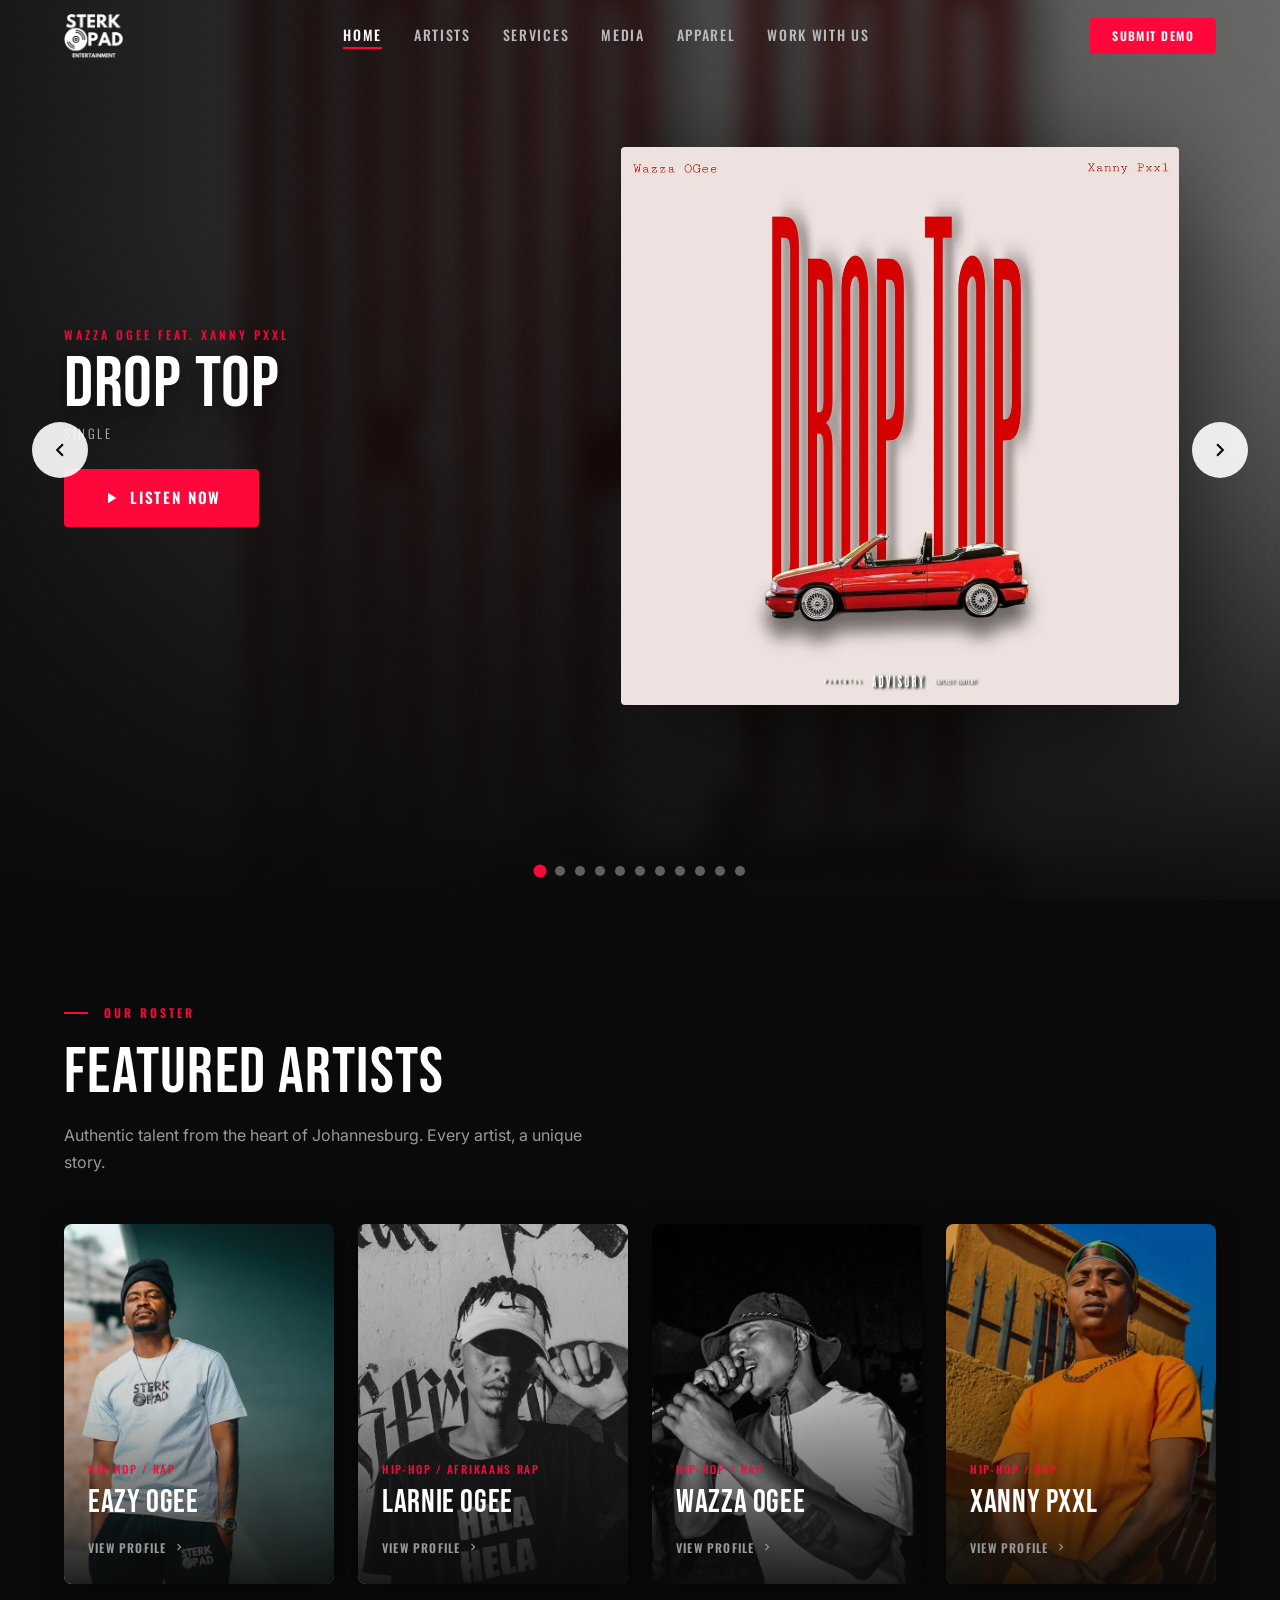
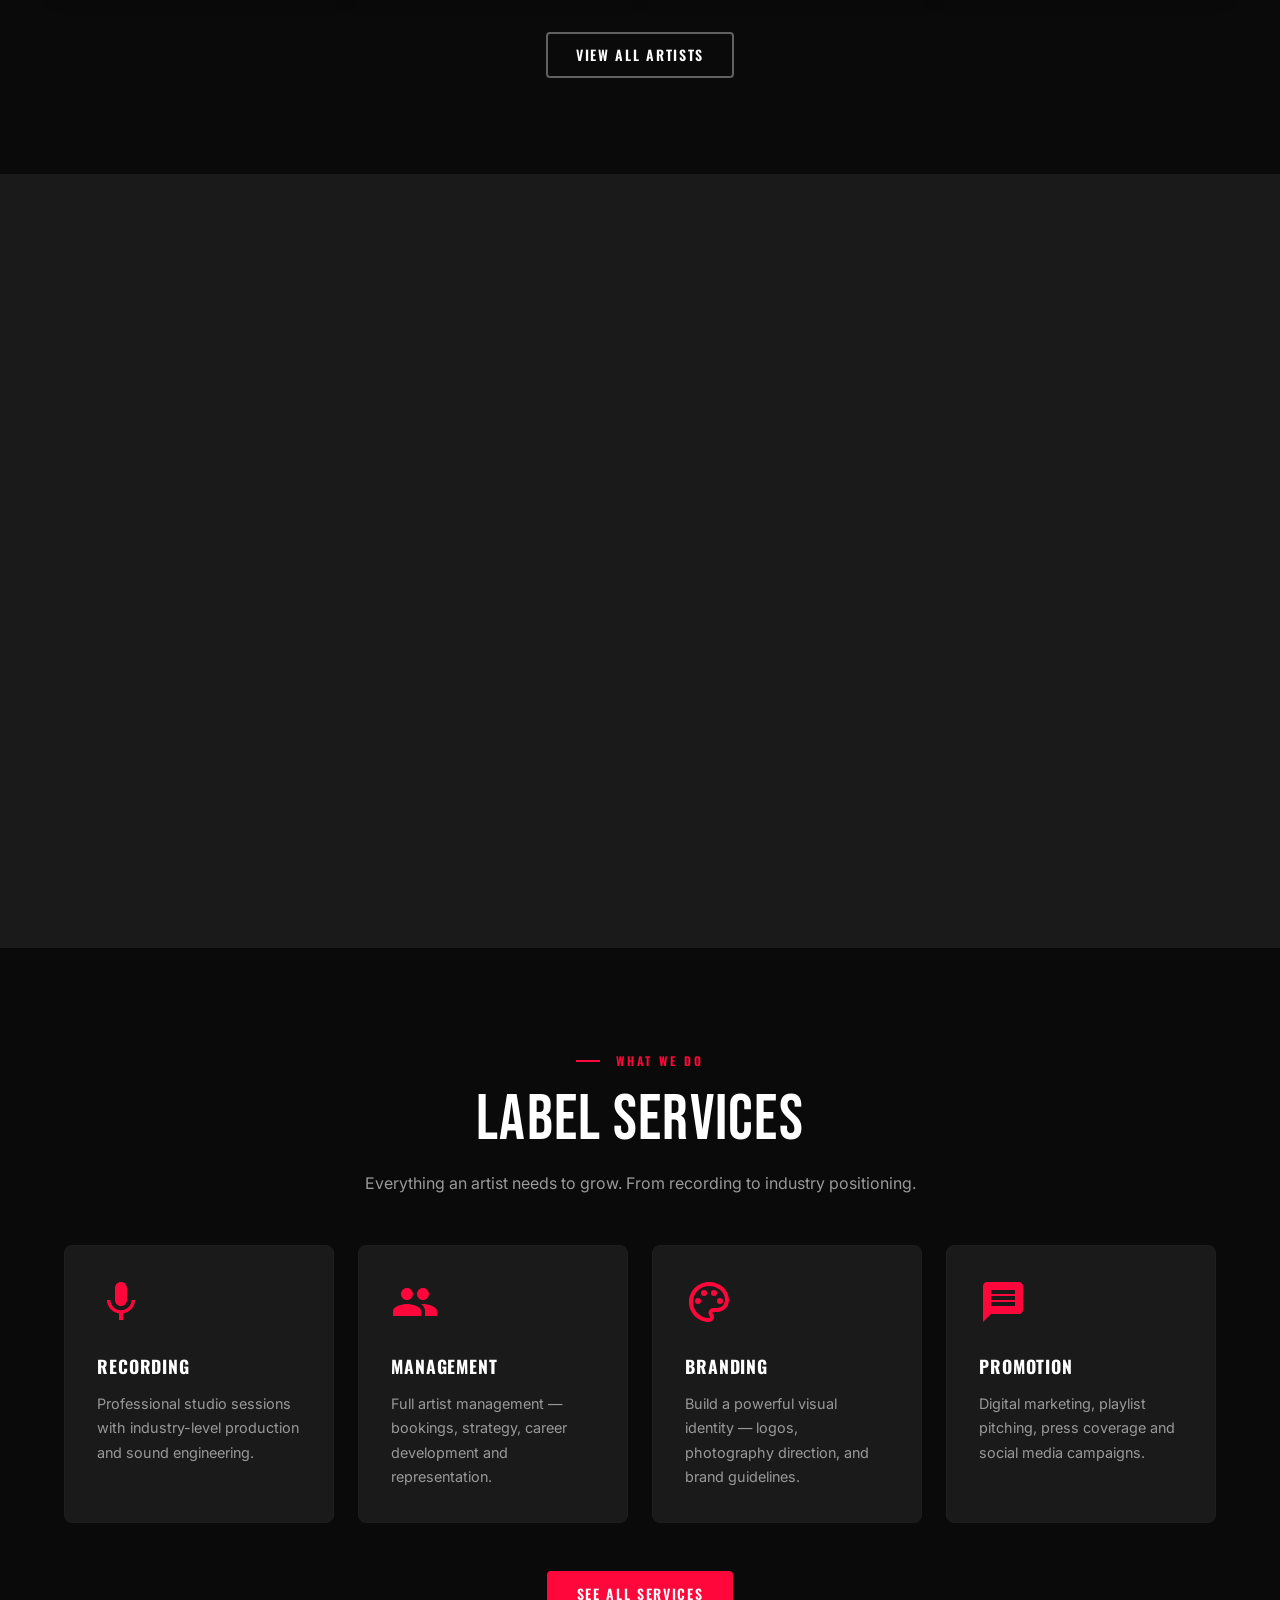
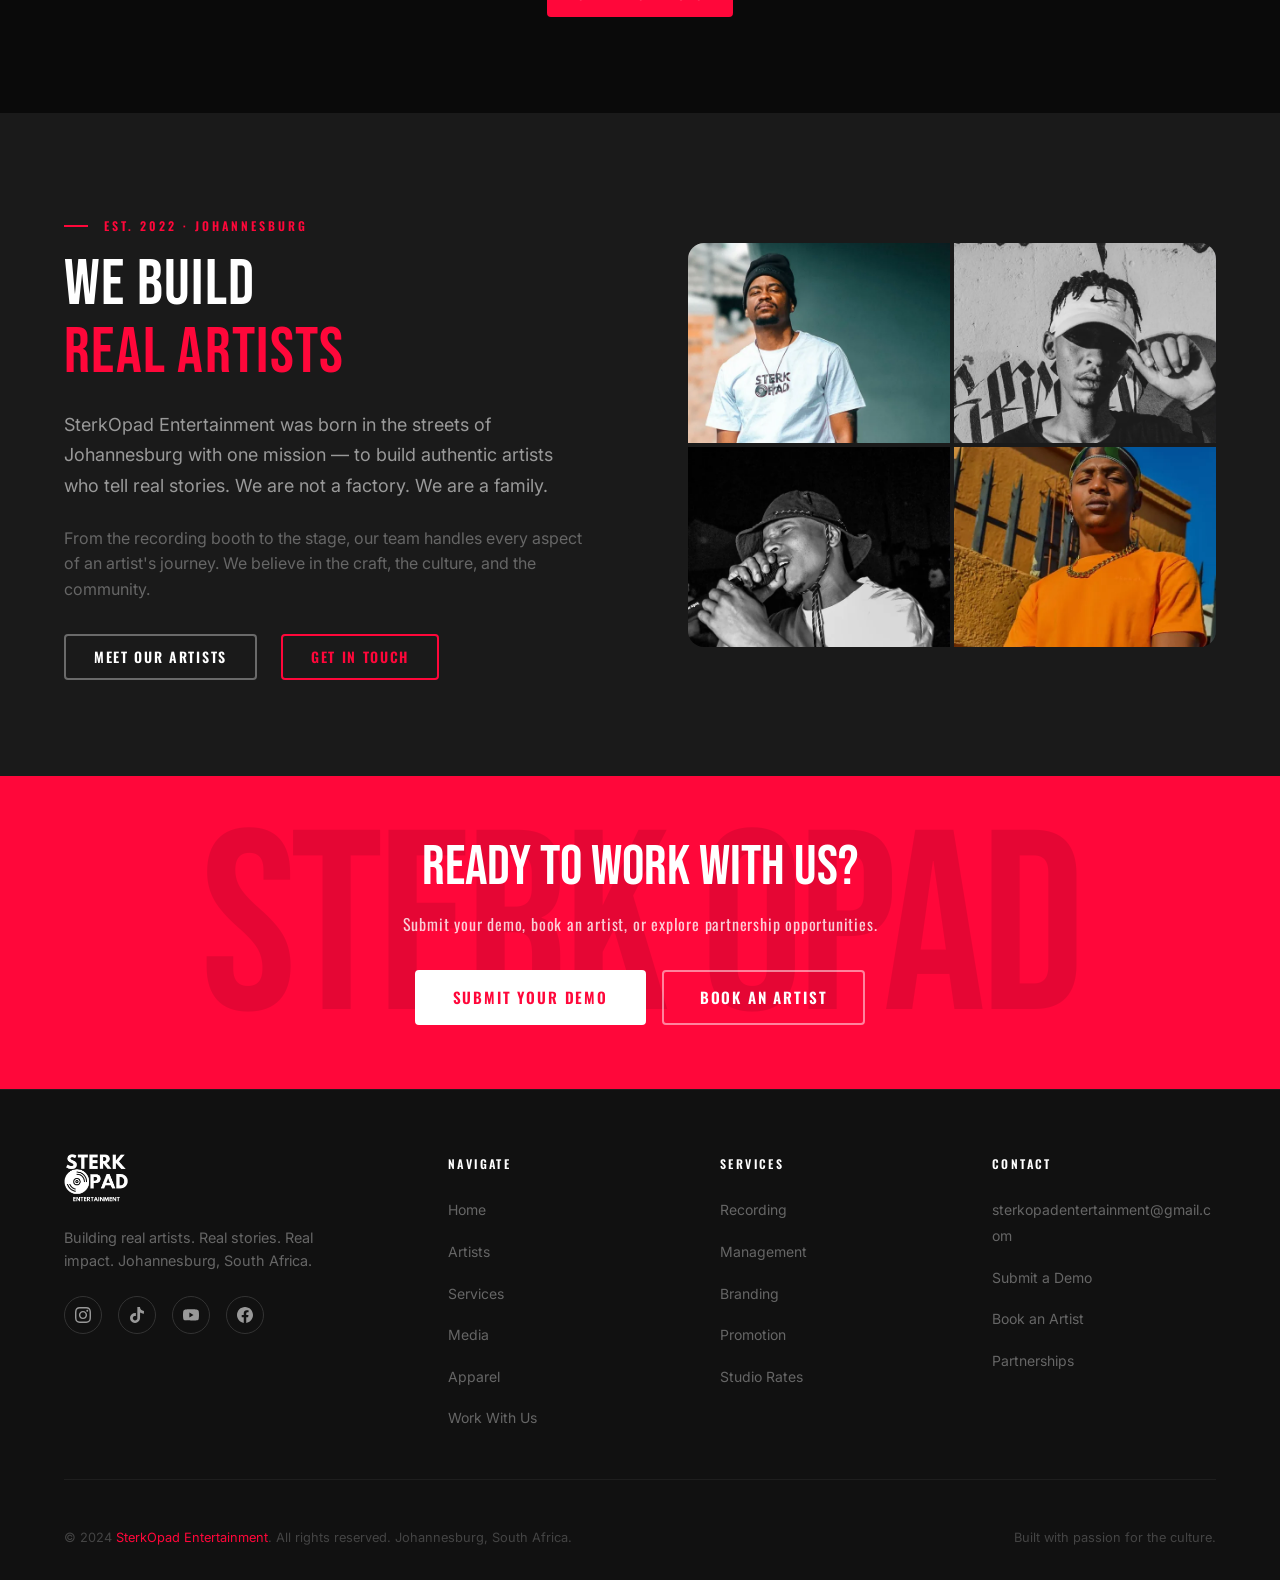
==== commit 796b8090: "Open a clear gap under the garments on mobile Phones now overlap the photo tile with the card panel " ====
--- a/index.html
+++ b/index.html
@@ -15,7 +15,7 @@
   <link href="https://fonts.googleapis.com/css2?family=Bebas+Neue&family=Oswald:wght@300;400;500;600;700&family=Inter:wght@300;400;500;600&display=swap" rel="stylesheet" />
 
   <!-- Styles -->
-  <link rel="stylesheet" href="css/style.css?v=20261103b" />
+  <link rel="stylesheet" href="css/style.css?v=20261103e" />
 
   <!-- First hero slide — fetched early so the fold paints without a flash -->
   <link rel="preload" as="image" href="images/hero/drop-top-bg.webp" />
@@ -875,6 +875,6 @@
 
 
   <!-- Scripts -->
-  <script src="js/main.js?v=20261103"></script>
+  <script src="js/main.js?v=20261103b"></script>
 </body>
 </html>
--- a/css/style.css
+++ b/css/style.css
@@ -49,13 +49,9 @@
   --grey-300: #BBBBBB;
 
   /* apparel.html follows the label's Nov 2026 "STERK OPAD CATALOG.pdf": a
-     pale floral texture, a deep brown panel and a steel-blue rule. Both
-     colours are the PDF's own fills. --catalog-steel-ink is the steel darkened
-     to 5.6:1 on the pale floral, for small text; the base steel is 3.7:1
-     on brown, so it is kept to rules, swatches and fills under white text. */
+     pale floral texture and a deep brown panel (the PDF's own fill). The
+     catalogue's steel-blue rule is swapped for the site's --red. */
   --catalog-brown:     #1E0F0F;
-  --catalog-steel:     #407689;
-  --catalog-steel-ink: #2F5F70;
 
   /* WhatsApp brand green. Used by .btn--whatsapp and the merch card CTA. */
   --wa-green:      #25D366;
@@ -2481,7 +2477,7 @@
    Styled after the label's Nov 2026 "STERK OPAD CATALOG.pdf".
    The cover becomes the hero: the dark mark on the pale floral,
    then a brown panel with big rounded top corners, the title
-   and a steel-blue rule. The product pages become the shop: the
+   and a rule in the site red. The product pages become the shop: the
    garments are cut-outs (tools/prep-catalog.py) floating on the
    same floral, each standing on a brown panel that repeats the
    cover's rounded-top shape.
@@ -2547,7 +2543,7 @@
   height: 8px;
   margin: var(--space-3) auto;
   border-radius: 8px;
-  background: var(--catalog-steel);
+  background: var(--red);
 }
 
 .catalog-hero__subtitle {
@@ -2562,9 +2558,9 @@
     #E7E7E7;
 }
 
-/* Section header recoloured for the pale floral. */
-.catalog .section-header__eyebrow span { color: var(--catalog-steel-ink); }
-.catalog .section-header__eyebrow::before { background: var(--catalog-steel); }
+/* Section header recoloured for the pale floral. The eyebrow text takes
+   --red-dark: --red on the floral (~#E7E7E7) is 3.1:1, --red-dark 4.7:1. */
+.catalog .section-header__eyebrow span { color: var(--red-dark); }
 .catalog .section-header__title { color: var(--catalog-brown); }
 .catalog .section-header__subtitle { color: #4A3B3B; }
 
@@ -2588,13 +2584,15 @@
 
 /* --- Photo ------------------------------------------------------ */
 /* No tile colour: the cut-out sits straight on the section's floral,
-   as in the catalogue. It overlaps the panel below by a little so the
-   garment stands on it rather than hovering over a gap. */
+   as in the catalogue. prep-catalog.py stands every garment's hem 12% of
+   the tile height (15% of its width) up from the foot; the tile overlaps
+   the panel by 10% of its width, so each garment ends just above the
+   panel at any card size and nothing is hidden behind it. */
 .merch-card__media {
   position: relative;
   z-index: 1;
   aspect-ratio: 4 / 5;
-  margin-bottom: -40px;
+  margin-bottom: -10%;
 }
 
 .merch-card__photo {
@@ -2636,7 +2634,7 @@
   box-shadow: 0 20px 40px rgba(30, 15, 15, 0.18);
 }
 
-/* The steel rule from the cover, grown across the panel on hover. */
+/* The rule from the cover, grown across the panel on hover. */
 .merch-card__body::before {
   content: '';
   position: absolute;
@@ -2645,7 +2643,7 @@
   width: 56px;
   height: 4px;
   border-radius: 4px;
-  background: var(--catalog-steel);
+  background: var(--red);
   transform: translateX(-50%);
   transition: width var(--transition-slow);
 }
@@ -2751,10 +2749,10 @@
 
 .merch-opt__chip:hover span { border-color: rgba(255, 255, 255, 0.5); }
 
-/* White on --catalog-steel is 5.0:1. */
+/* --red-dark, not --red: white on #FF073A is 3.9:1, on #CC0030 it is 5.8:1. */
 .merch-opt__chip input:checked + span {
-  background: var(--catalog-steel);
-  border-color: var(--catalog-steel);
+  background: var(--red-dark);
+  border-color: var(--red-dark);
   color: var(--white);
 }
 
@@ -2801,7 +2799,7 @@
   max-width: 820px;
   margin: var(--space-5) auto 0;
   padding: var(--space-3) var(--space-4);
-  border-left: 4px solid var(--catalog-steel);
+  border-left: 4px solid var(--red);
   border-radius: var(--radius-md);
   background: var(--catalog-brown);
 }
@@ -2827,6 +2825,12 @@
   font-size: 0.82rem;
   line-height: 1.7;
   color: #4A3B3B;
+}
+
+/* Single-column cards are tall on a phone, so the hem-to-panel gap is
+   opened up a little more there; desktop keeps the 10% overlap. */
+@media (max-width: 640px) {
+  .merch-card__media { margin-bottom: -4%; }
 }
 
 @media (max-width: 480px) {
